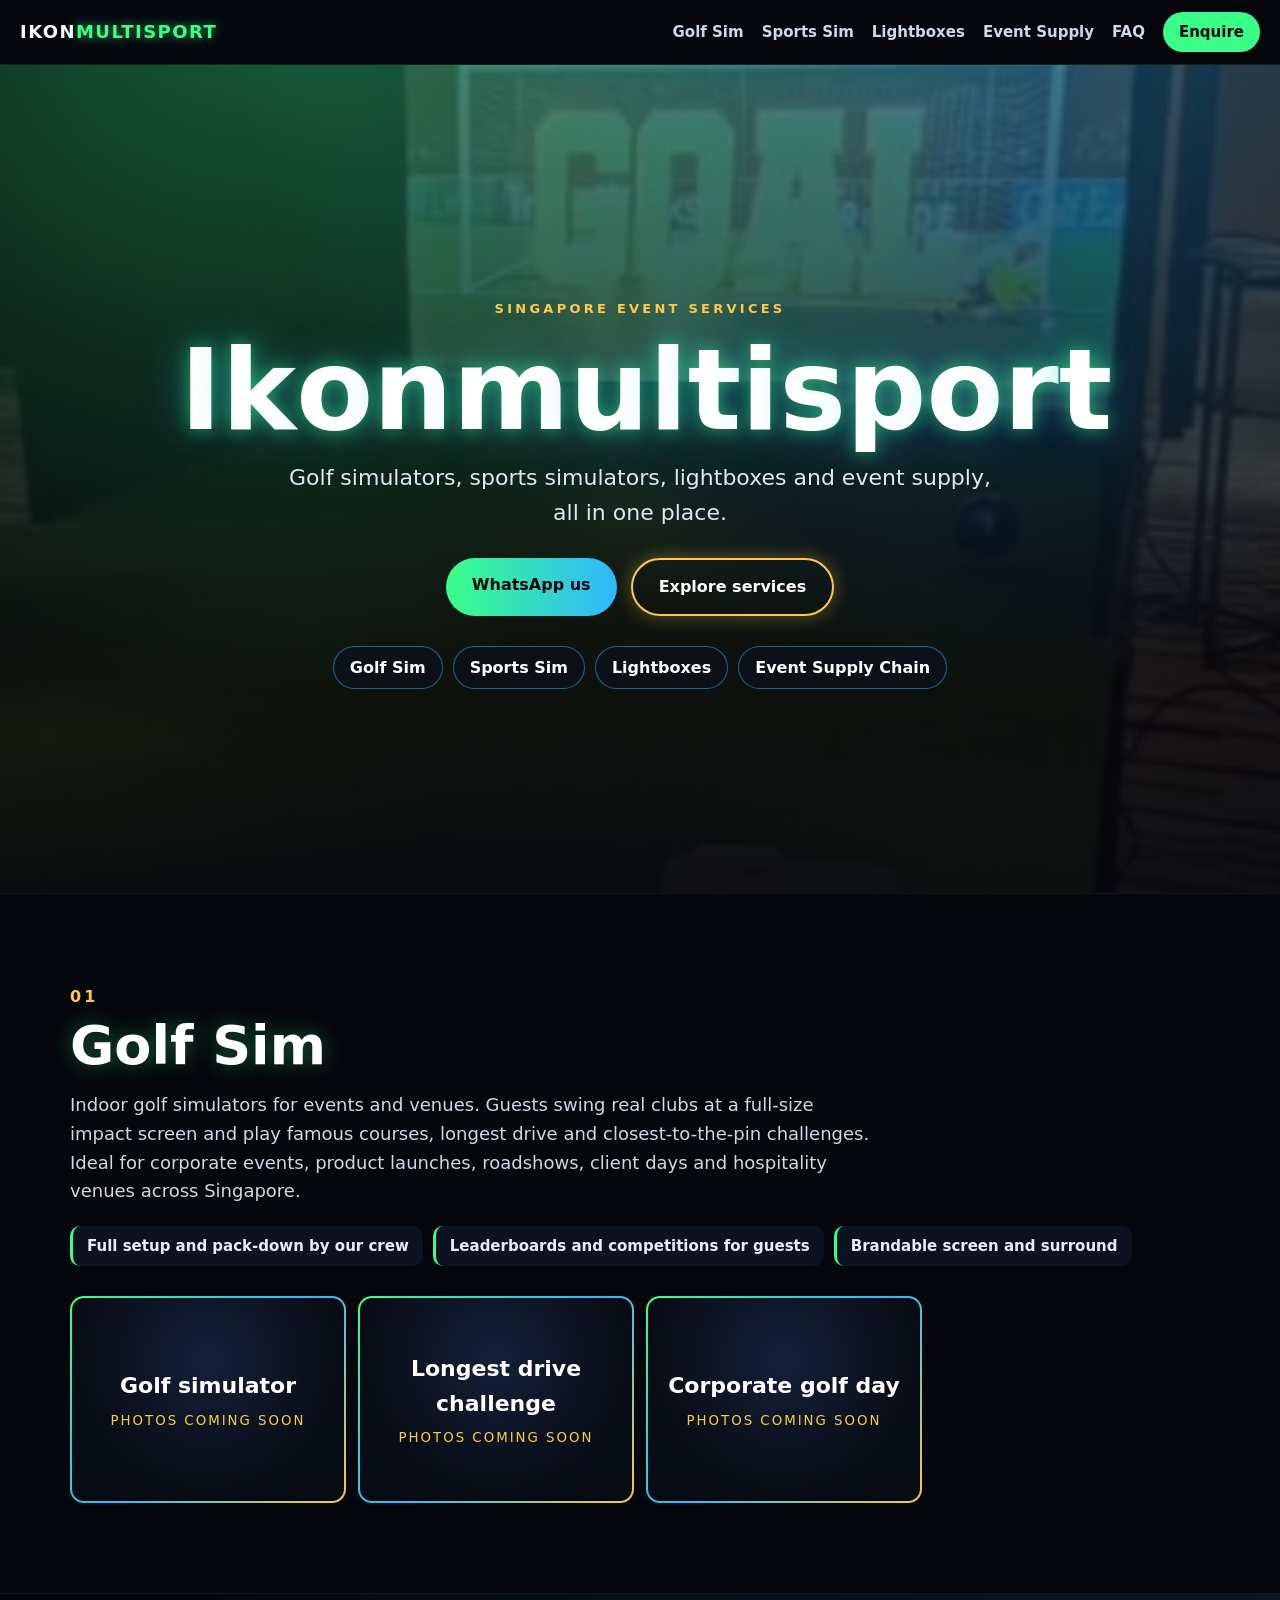
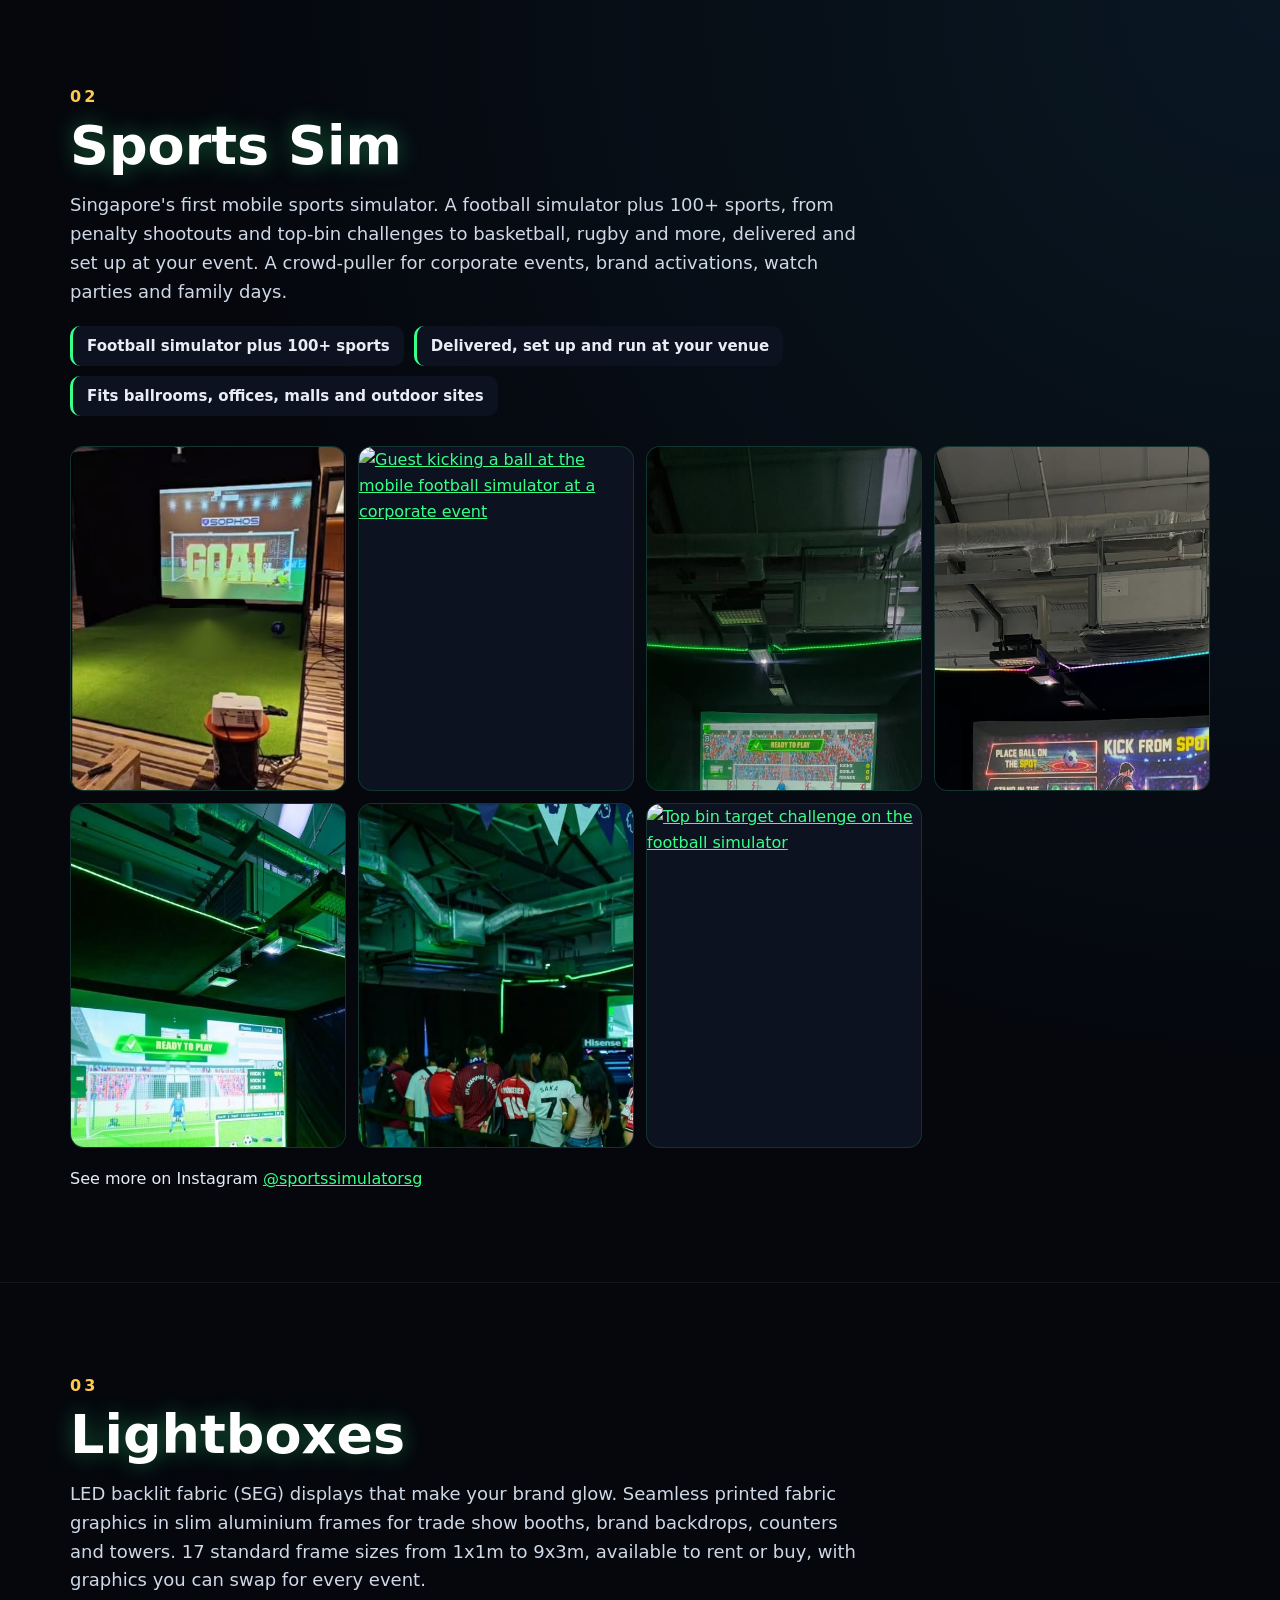
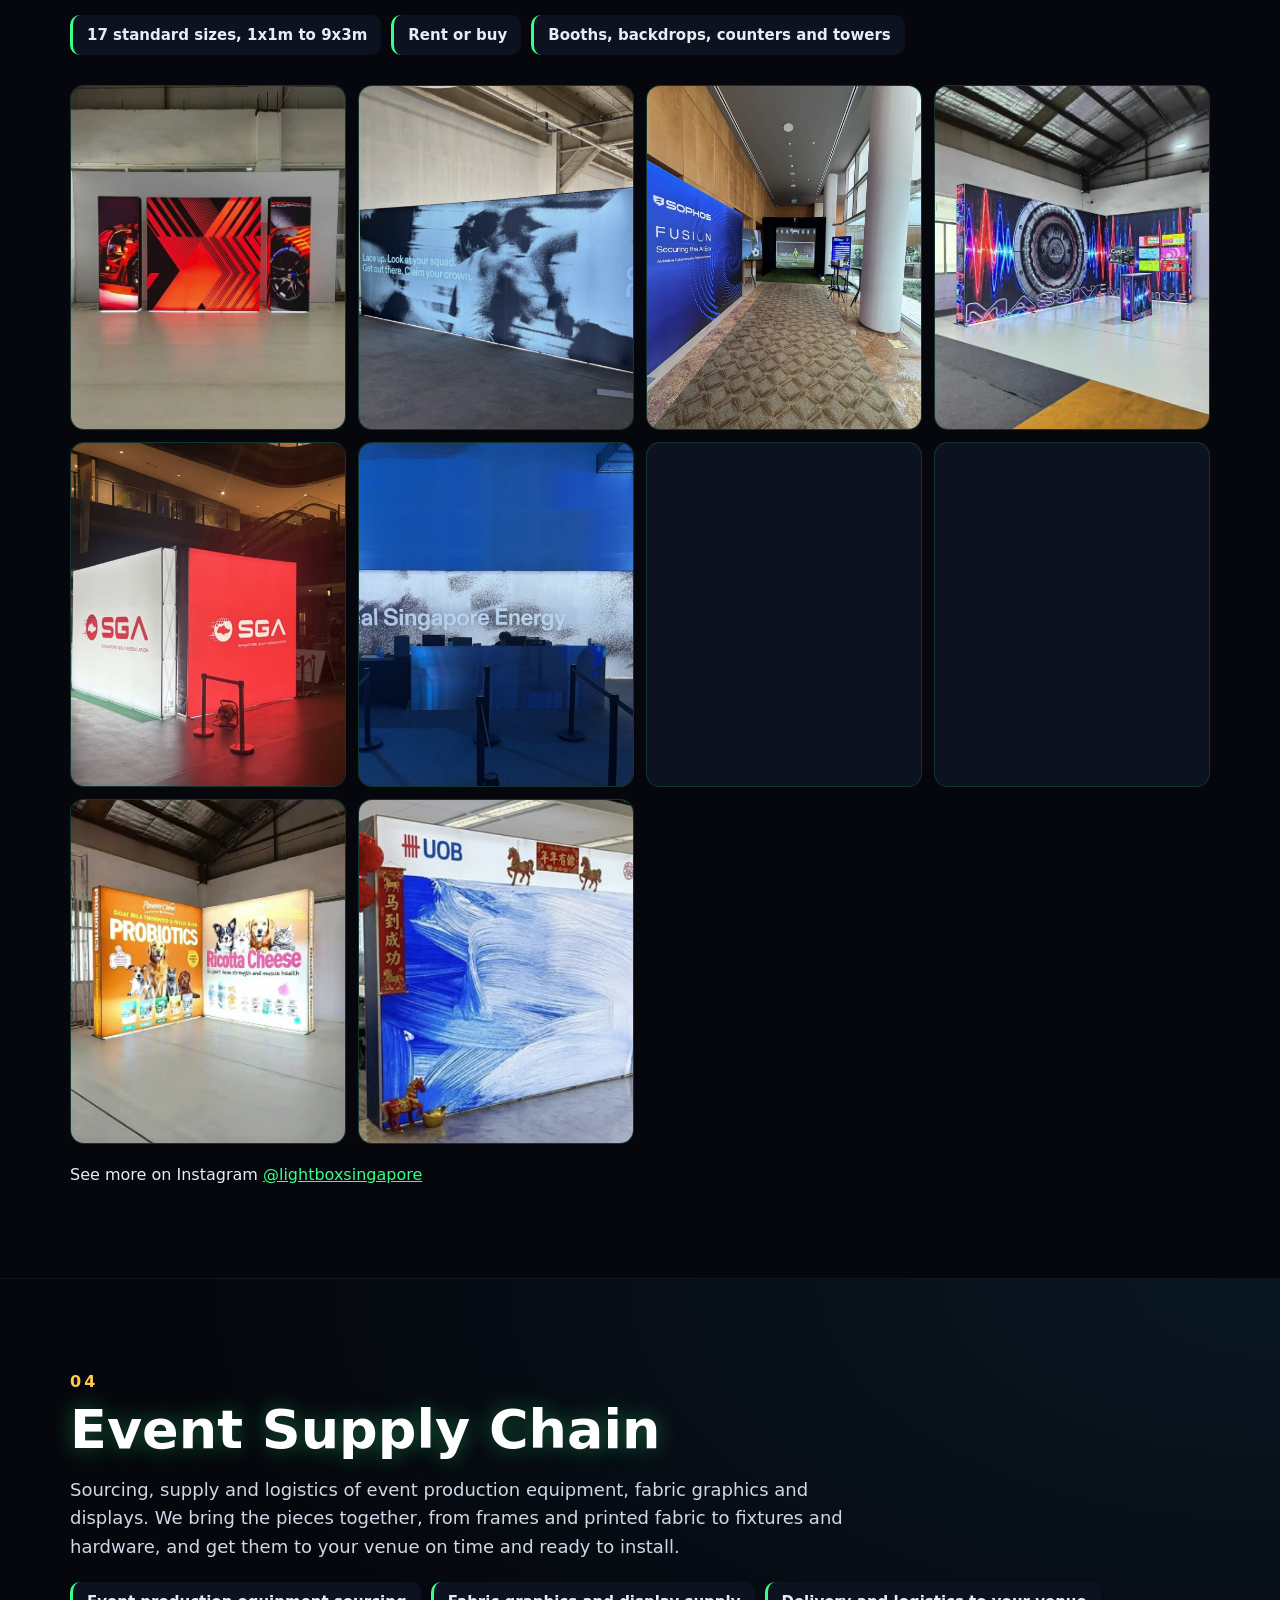
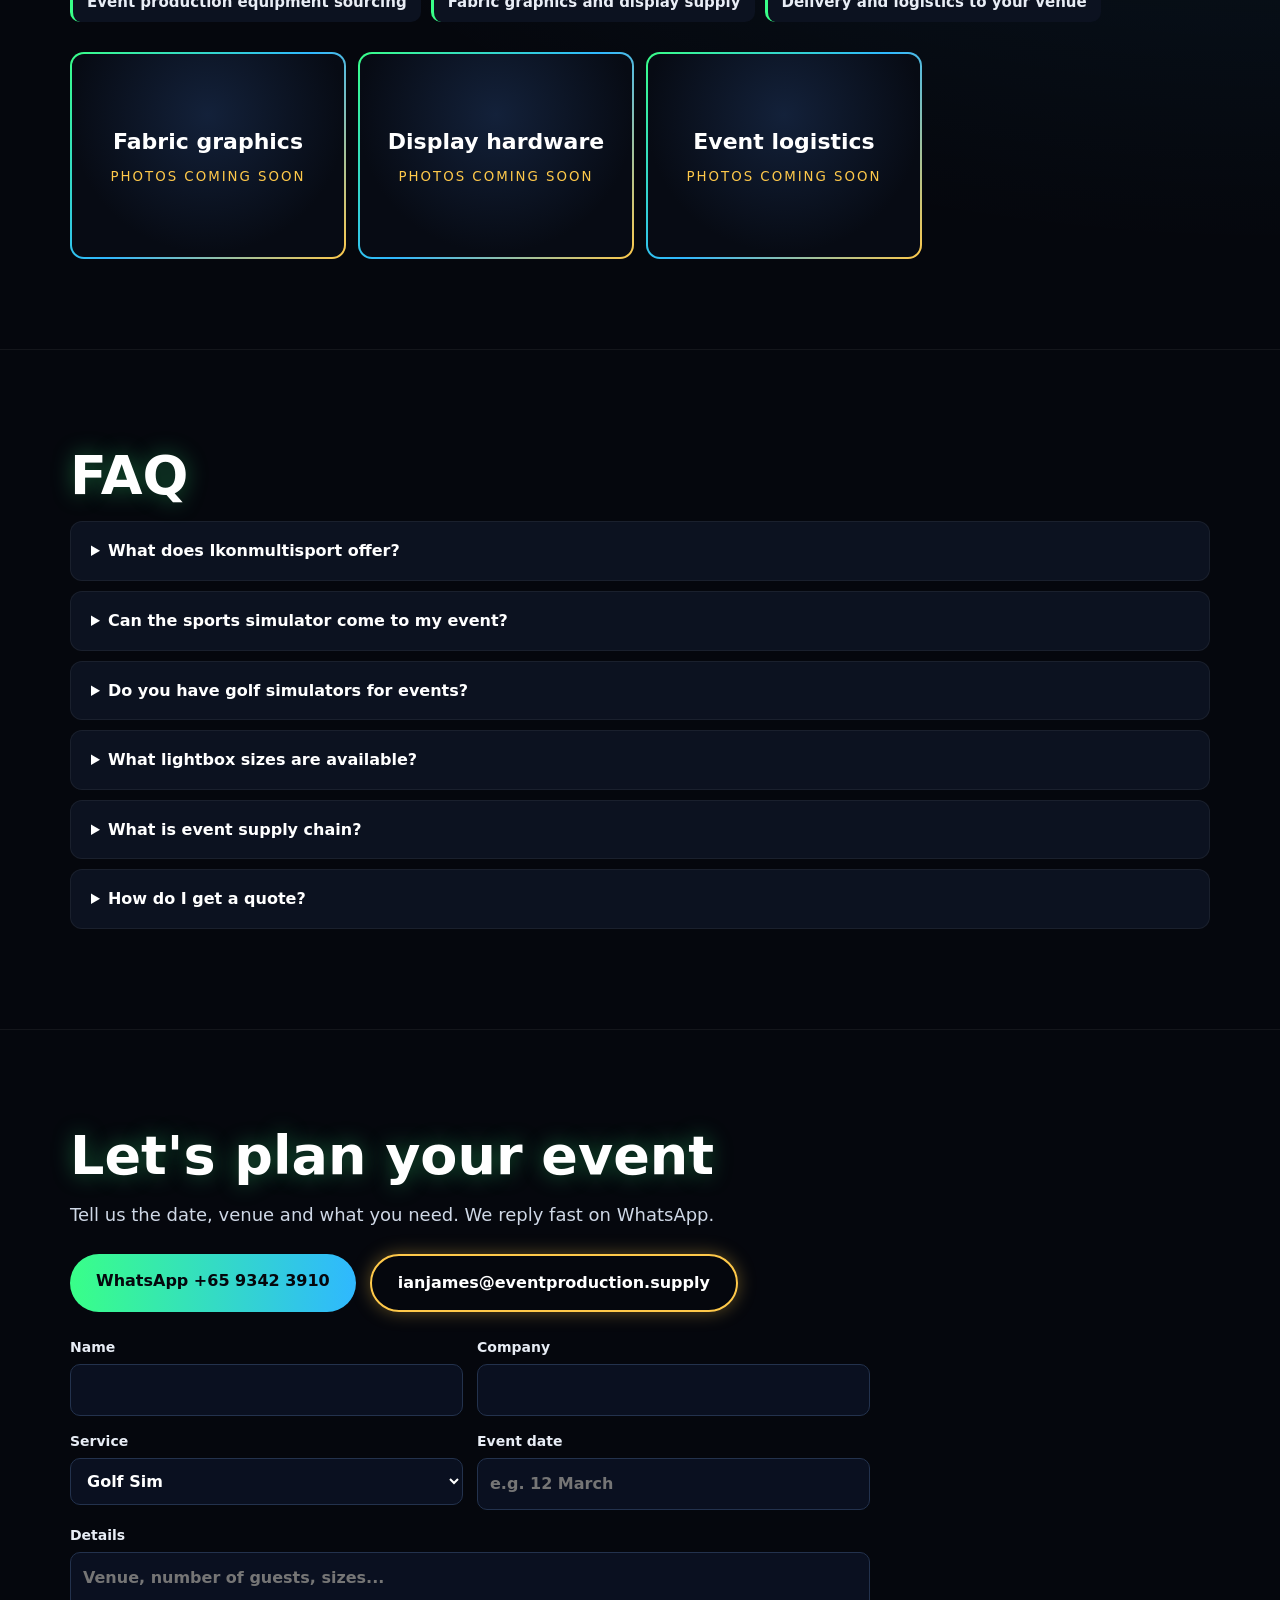
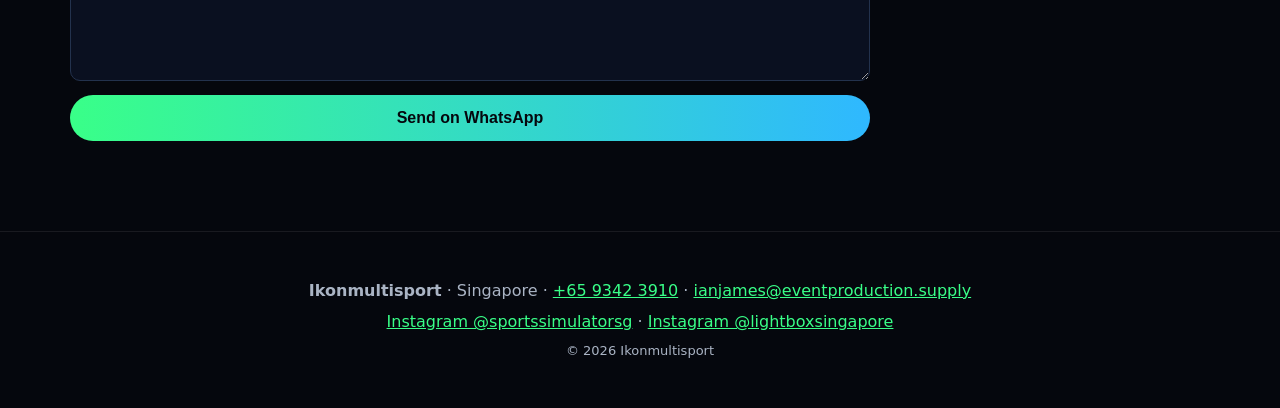
==== index.html @ f5843218 "Ikonmultisport site" ====
<!doctype html><html lang="en-SG"><head><meta charset="utf-8"><meta name="viewport" content="width=device-width,initial-scale=1,viewport-fit=cover">
<title>Ikonmultisport | Golf & Sports Simulators, Lightboxes, Event Supply Singapore</title><meta name="description" content="Golf simulators, mobile sports simulators, LED backlit fabric lightboxes and event supply chain in Singapore. Delivered and set up at your event. WhatsApp +65 9342 3910."><link rel="canonical" href="https://ikonmultisport.com/"><meta name="robots" content="index,follow,max-image-preview:large">
<meta property="og:type" content="website"><meta property="og:site_name" content="Ikonmultisport"><meta property="og:title" content="Ikonmultisport | Golf & Sports Simulators, Lightboxes, Event Supply Singapore"><meta property="og:description" content="Golf simulators, mobile sports simulators, LED backlit fabric lightboxes and event supply chain in Singapore. Delivered and set up at your event. WhatsApp +65 9342 3910."><meta property="og:url" content="https://ikonmultisport.com/"><meta property="og:image" content="https://ikonmultisport.com/images/og-image.jpg"><meta property="og:image:width" content="1200"><meta property="og:image:height" content="630"><meta property="og:locale" content="en_SG">
<meta name="twitter:card" content="summary_large_image"><meta name="twitter:title" content="Ikonmultisport | Golf & Sports Simulators, Lightboxes, Event Supply Singapore"><meta name="twitter:description" content="Golf simulators, mobile sports simulators, LED backlit fabric lightboxes and event supply chain in Singapore. Delivered and set up at your event. WhatsApp +65 9342 3910."><meta name="twitter:image" content="https://ikonmultisport.com/images/og-image.jpg">
<meta name="theme-color" content="#05070d"><link rel="icon" href="favicon.ico" sizes="any"><link rel="icon" type="image/png" sizes="32x32" href="favicon-32.png"><link rel="apple-touch-icon" href="apple-touch-icon.png"><link rel="manifest" href="site.webmanifest">
<link rel="stylesheet" href="css/style.css"><script type="application/ld+json">[{"@context": "https://schema.org", "@type": "LocalBusiness", "@id": "https://ikonmultisport.com/#org", "name": "Ikonmultisport", "url": "https://ikonmultisport.com/", "image": "https://ikonmultisport.com/images/og-image.jpg", "logo": "https://ikonmultisport.com/icon-512.png", "telephone": "+6593423910", "email": "ianjames@eventproduction.supply", "areaServed": {"@type": "Country", "name": "Singapore"}, "address": {"@type": "PostalAddress", "addressCountry": "SG", "addressLocality": "Singapore"}, "sameAs": ["https://www.instagram.com/sportssimulatorsg/", "https://www.instagram.com/lightboxsingapore/"], "hasOfferCatalog": {"@type": "OfferCatalog", "name": "Ikonmultisport services", "itemListElement": [{"@type": "Offer", "itemOffered": {"@type": "Service", "name": "Golf simulator hire", "areaServed": "Singapore", "provider": {"@id": "https://ikonmultisport.com/#org"}}}, {"@type": "Offer", "itemOffered": {"@type": "Service", "name": "Mobile sports simulator hire", "areaServed": "Singapore", "provider": {"@id": "https://ikonmultisport.com/#org"}}}, {"@type": "Offer", "itemOffered": {"@type": "Service", "name": "LED backlit fabric lightboxes", "areaServed": "Singapore", "provider": {"@id": "https://ikonmultisport.com/#org"}}}, {"@type": "Offer", "itemOffered": {"@type": "Service", "name": "Event supply chain", "areaServed": "Singapore", "provider": {"@id": "https://ikonmultisport.com/#org"}}}]}}, {"@context": "https://schema.org", "@type": "FAQPage", "mainEntity": [{"@type": "Question", "name": "What does Ikonmultisport offer?", "acceptedAnswer": {"@type": "Answer", "text": "Ikonmultisport supplies golf simulators, mobile sports simulators, LED backlit fabric lightboxes and event supply chain services for events, exhibitions and venues in Singapore."}}, {"@type": "Question", "name": "Can the sports simulator come to my event?", "acceptedAnswer": {"@type": "Answer", "text": "Yes. Singapore's first mobile sports simulator, with a football simulator plus 100+ sports, is delivered and set up at your venue, from hotel ballrooms to offices and outdoor activations."}}, {"@type": "Question", "name": "Do you have golf simulators for events?", "acceptedAnswer": {"@type": "Answer", "text": "Yes. Indoor golf simulators can be set up for corporate events, product launches, roadshows and venues, with realistic courses and challenges for guests."}}, {"@type": "Question", "name": "What lightbox sizes are available?", "acceptedAnswer": {"@type": "Answer", "text": "There are 17 standard frame sizes from 1x1m up to 9x3m, used for trade show booths, brand backdrops, counters and towers. Lightboxes can be rented or bought."}}, {"@type": "Question", "name": "What is event supply chain?", "acceptedAnswer": {"@type": "Answer", "text": "Sourcing, supply and logistics of event production equipment, fabric graphics and displays, so your event materials arrive ready to install."}}, {"@type": "Question", "name": "How do I get a quote?", "acceptedAnswer": {"@type": "Answer", "text": "Message us on WhatsApp at +65 9342 3910 or email ianjames@eventproduction.supply with your date, venue and what you need, and we will reply quickly."}}]}]</script></head><body>
<header class="nav"><a class="brand" href="#top">IKON<b>MULTISPORT</b></a><button class="burger" aria-label="Menu" aria-expanded="false">&#9776;</button>
<nav><a href="#golf">Golf Sim</a><a href="#sports">Sports Sim</a><a href="#lightboxes">Lightboxes</a><a href="#supply">Event Supply</a><a href="#faq">FAQ</a><a class="btn sm" href="#contact">Enquire</a></nav></header>
<main id="top"><section class="hero"><div class="slides"><div class="slide on" style="background-image:url(images/ballroom-clean.jpg)"></div><div class="slide" style="background-image:url(images/lightbox_01.jpg)"></div><div class="slide" style="background-image:url(images/sim-setup.jpg)"></div><div class="slide" style="background-image:url(images/lb_new_01.jpg)"></div></div><div class="flood"></div>
<div class="hero-c"><p class="kick">Singapore event services</p><h1 class="neon">Ikonmultisport</h1><p class="tag">Golf simulators, sports simulators, lightboxes and event supply, all in one place.</p>
<div class="ctas"><a class="btn glow" href="https://wa.me/6593423910?text=Hi%20Ikonmultisport%2C%20I%27d%20like%20to%20enquire" target="_blank" rel="noopener">WhatsApp us</a><a class="btn ghost" href="#golf">Explore services</a></div>
<ul class="chips"><li><a href="#golf">Golf Sim</a></li><li><a href="#sports">Sports Sim</a></li><li><a href="#lightboxes">Lightboxes</a></li><li><a href="#supply">Event Supply Chain</a></li></ul></div></section>
<section id="golf" class="svc rv"><div class="wrap"><p class="num">01</p><h2>Golf Sim</h2><p class="lead">Indoor golf simulators for events and venues. Guests swing real clubs at a full-size impact screen and play famous courses, longest drive and closest-to-the-pin challenges. Ideal for corporate events, product launches, roadshows, client days and hospitality venues across Singapore.</p>
<ul class="pts"><li>Full setup and pack-down by our crew</li><li>Leaderboards and competitions for guests</li><li>Brandable screen and surround</li></ul>
<div class="gal ph-gal"><div class="ph"><div class="ph-in"><span>Golf simulator</span><small>Photos coming soon</small></div></div><div class="ph"><div class="ph-in"><span>Longest drive challenge</span><small>Photos coming soon</small></div></div><div class="ph"><div class="ph-in"><span>Corporate golf day</span><small>Photos coming soon</small></div></div></div></div></section>
<section id="sports" class="svc rv"><div class="wrap"><p class="num">02</p><h2>Sports Sim</h2><p class="lead">Singapore's first mobile sports simulator. A football simulator plus 100+ sports, from penalty shootouts and top-bin challenges to basketball, rugby and more, delivered and set up at your event. A crowd-puller for corporate events, brand activations, watch parties and family days.</p>
<ul class="pts"><li>Football simulator plus 100+ sports</li><li>Delivered, set up and run at your venue</li><li>Fits ballrooms, offices, malls and outdoor sites</li></ul>
<div class="gal"><a class="gi" href="images/ballroom-clean.jpg" data-g="ss"><img src="images/ballroom-clean.jpg" alt="Football simulator set up in a hotel ballroom in Singapore" width="360" height="640" loading="lazy" decoding="async"></a><a class="gi" href="images/sim-event.jpg" data-g="ss"><img src="images/sim-event.jpg" alt="Guest kicking a ball at the mobile football simulator at a corporate event" width="361" height="640" loading="lazy" decoding="async"></a><a class="gi" href="images/mobile-multisport.jpg" data-g="ss"><img src="images/mobile-multisport.jpg" alt="Mobile multi-sport simulator with 100+ sports" width="640" height="640" loading="lazy" decoding="async"></a><a class="gi" href="images/sim-setup.jpg" data-g="ss"><img src="images/sim-setup.jpg" alt="Sports simulator delivered and set up at an event venue" width="640" height="640" loading="lazy" decoding="async"></a><a class="gi" href="images/starhub-ready-to-play.jpg" data-g="ss"><img src="images/starhub-ready-to-play.jpg" alt="Sports simulator ready to play at a brand activation" width="640" height="640" loading="lazy" decoding="async"></a><a class="gi" href="images/starhub-watch-party.jpg" data-g="ss"><img src="images/starhub-watch-party.jpg" alt="Sports simulator at a watch party event" width="640" height="640" loading="lazy" decoding="async"></a><a class="gi" href="images/sim-topbin.jpg" data-g="ss"><img src="images/sim-topbin.jpg" alt="Top bin target challenge on the football simulator" width="360" height="368" loading="lazy" decoding="async"></a></div><p class="ig">See more on Instagram <a href="https://www.instagram.com/sportssimulatorsg/" target="_blank" rel="noopener">@sportssimulatorsg</a></p></div></section>
<section id="lightboxes" class="svc rv"><div class="wrap"><p class="num">03</p><h2>Lightboxes</h2><p class="lead">LED backlit fabric (SEG) displays that make your brand glow. Seamless printed fabric graphics in slim aluminium frames for trade show booths, brand backdrops, counters and towers. 17 standard frame sizes from 1x1m to 9x3m, available to rent or buy, with graphics you can swap for every event.</p>
<ul class="pts"><li>17 standard sizes, 1x1m to 9x3m</li><li>Rent or buy</li><li>Booths, backdrops, counters and towers</li></ul>
<div class="gal"><a class="gi" href="images/lightbox_01.jpg" data-g="lb"><img src="images/lightbox_01.jpg" alt="LED backlit SEG fabric lightbox display" width="1206" height="1570" loading="lazy" decoding="async"></a><a class="gi" href="images/lb_new_01.jpg" data-g="lb"><img src="images/lb_new_01.jpg" alt="Freestanding LED fabric lightbox for a trade show booth" width="958" height="1208" loading="lazy" decoding="async"></a><a class="gi" href="images/g_sophos_01.jpg" data-g="lb"><img src="images/g_sophos_01.jpg" alt="Brand backdrop lightbox at a corporate event" width="1050" height="1400" loading="lazy" decoding="async"></a><a class="gi" href="images/lightbox_02.jpg" data-g="lb"><img src="images/lightbox_02.jpg" alt="Backlit fabric lightbox tower" width="1206" height="1570" loading="lazy" decoding="async"></a><a class="gi" href="images/lb_new_02.jpg" data-g="lb"><img src="images/lb_new_02.jpg" alt="SEG lightbox brand wall in Singapore" width="953" height="1202" loading="lazy" decoding="async"></a><a class="gi" href="images/g_on_01.jpg" data-g="lb"><img src="images/g_on_01.jpg" alt="Retail lightbox display for a sports brand" width="1400" height="1050" loading="lazy" decoding="async"></a><a class="gi" href="images/lightbox_03.jpg" data-g="lb"><img src="images/lightbox_03.jpg" alt="Lightbox counter display" width="1206" height="1570" loading="lazy" decoding="async"></a><a class="gi" href="images/lb_new_03.jpg" data-g="lb"><img src="images/lb_new_03.jpg" alt="Large format LED backlit fabric frame" width="1045" height="1318" loading="lazy" decoding="async"></a><a class="gi" href="images/lightbox_06.jpg" data-g="lb"><img src="images/lightbox_06.jpg" alt="Seamless fabric graphic lightbox" width="1206" height="1570" loading="lazy" decoding="async"></a><a class="gi" href="images/lb_new_04.jpg" data-g="lb"><img src="images/lb_new_04.jpg" alt="Event lightbox display, rent or buy in Singapore" width="759" height="958" loading="lazy" decoding="async"></a></div><p class="ig">See more on Instagram <a href="https://www.instagram.com/lightboxsingapore/" target="_blank" rel="noopener">@lightboxsingapore</a></p></div></section>
<section id="supply" class="svc rv"><div class="wrap"><p class="num">04</p><h2>Event Supply Chain</h2><p class="lead">Sourcing, supply and logistics of event production equipment, fabric graphics and displays. We bring the pieces together, from frames and printed fabric to fixtures and hardware, and get them to your venue on time and ready to install.</p>
<ul class="pts"><li>Event production equipment sourcing</li><li>Fabric graphics and display supply</li><li>Delivery and logistics to your venue</li></ul>
<div class="gal ph-gal"><div class="ph"><div class="ph-in"><span>Fabric graphics</span><small>Photos coming soon</small></div></div><div class="ph"><div class="ph-in"><span>Display hardware</span><small>Photos coming soon</small></div></div><div class="ph"><div class="ph-in"><span>Event logistics</span><small>Photos coming soon</small></div></div></div></div></section>
<section id="faq" class="rv"><div class="wrap"><h2>FAQ</h2><details><summary>What does Ikonmultisport offer?</summary><p>Ikonmultisport supplies golf simulators, mobile sports simulators, LED backlit fabric lightboxes and event supply chain services for events, exhibitions and venues in Singapore.</p></details><details><summary>Can the sports simulator come to my event?</summary><p>Yes. Singapore's first mobile sports simulator, with a football simulator plus 100+ sports, is delivered and set up at your venue, from hotel ballrooms to offices and outdoor activations.</p></details><details><summary>Do you have golf simulators for events?</summary><p>Yes. Indoor golf simulators can be set up for corporate events, product launches, roadshows and venues, with realistic courses and challenges for guests.</p></details><details><summary>What lightbox sizes are available?</summary><p>There are 17 standard frame sizes from 1x1m up to 9x3m, used for trade show booths, brand backdrops, counters and towers. Lightboxes can be rented or bought.</p></details><details><summary>What is event supply chain?</summary><p>Sourcing, supply and logistics of event production equipment, fabric graphics and displays, so your event materials arrive ready to install.</p></details><details><summary>How do I get a quote?</summary><p>Message us on WhatsApp at +65 9342 3910 or email ianjames@eventproduction.supply with your date, venue and what you need, and we will reply quickly.</p></details></div></section>
<section id="contact" class="rv"><div class="wrap"><h2>Let's plan your event</h2><p class="lead">Tell us the date, venue and what you need. We reply fast on WhatsApp.</p>
<div class="ctas"><a class="btn glow" href="https://wa.me/6593423910?text=Hi%20Ikonmultisport%2C%20I%27d%20like%20to%20enquire" target="_blank" rel="noopener">WhatsApp +65 9342 3910</a><a class="btn ghost" href="mailto:ianjames@eventproduction.supply?subject=Ikonmultisport%20enquiry">ianjames@eventproduction.supply</a></div>
<form id="wa" class="form"><label>Name<input name="n" required autocomplete="name"></label><label>Company<input name="c" autocomplete="organization"></label>
<label>Service<select name="s"><option>Golf Sim</option><option>Sports Sim</option><option>Lightboxes</option><option>Event Supply Chain</option><option>Several services</option></select></label><label>Event date<input name="d" placeholder="e.g. 12 March"></label>
<label class="full">Details<textarea name="m" rows="4" placeholder="Venue, number of guests, sizes..."></textarea></label><button class="btn glow full" type="submit">Send on WhatsApp</button></form></div></section></main>
<footer><p><b>Ikonmultisport</b> &middot; Singapore &middot; <a href="https://wa.me/6593423910">+65 9342 3910</a> &middot; <a href="mailto:ianjames@eventproduction.supply">ianjames@eventproduction.supply</a></p>
<p><a href="https://www.instagram.com/sportssimulatorsg/" target="_blank" rel="noopener">Instagram @sportssimulatorsg</a> &middot; <a href="https://www.instagram.com/lightboxsingapore/" target="_blank" rel="noopener">Instagram @lightboxsingapore</a></p><p class="sm">&copy; <span id="yr">2026</span> Ikonmultisport</p></footer>
<div class="lbx" id="lbx" hidden><button class="x" aria-label="Close">&times;</button><button class="pv" aria-label="Previous">&#8249;</button><img alt=""><button class="nx" aria-label="Next">&#8250;</button><p class="cap"></p></div>
<script src="js/main.js" defer></script></body></html>
---- css/style.css ----
:root{--g:#39ff88;--b:#2fb8ff;--au:#ffc94a;--bg:#05070d;--c:#0c1220}
*{box-sizing:border-box;margin:0}html{scroll-behavior:smooth;-webkit-text-size-adjust:100%}
body{background:var(--bg);color:#e8edf5;font:16px/1.6 system-ui,-apple-system,"Segoe UI",Roboto,sans-serif}
img{max-width:100%;height:auto;display:block}a{color:var(--g)}
.wrap{max-width:1180px;margin:auto;padding:0 20px}
.nav{position:-webkit-sticky;position:sticky;top:0;z-index:50;display:flex;align-items:center;justify-content:space-between;padding:12px 20px;background:rgba(5,7,13,.82);-webkit-backdrop-filter:blur(12px);backdrop-filter:blur(12px);border-bottom:1px solid rgba(57,255,136,.15)}
.brand{font-weight:900;letter-spacing:.08em;color:#fff;text-decoration:none;font-size:18px}.brand b{color:var(--g);text-shadow:0 0 12px rgba(57,255,136,.7)}
.nav nav{display:flex;gap:18px;align-items:center}.nav nav a{color:#cfd8e6;text-decoration:none;font-weight:600;font-size:15px}.nav nav a:hover{color:var(--g)}
.burger{display:none;background:none;border:0;color:#fff;font-size:26px}
@media(max-width:820px){.burger{display:block}.nav nav{display:none;position:absolute;top:100%;left:0;right:0;flex-direction:column;background:#05070d;padding:16px}.nav.open nav{display:flex}}
.btn{display:inline-block;padding:14px 26px;border-radius:999px;font-weight:800;text-decoration:none;border:0;cursor:pointer;font-size:16px;color:#05070d;background:var(--g)}
.btn.sm{padding:8px 16px;color:#05070d!important}
.btn.glow{background:-webkit-linear-gradient(left,var(--g),var(--b));background:linear-gradient(90deg,var(--g),var(--b));-webkit-animation:pulse 2.4s ease-in-out infinite;animation:pulse 2.4s ease-in-out infinite}
.btn.ghost{background:transparent;color:#fff;border:2px solid var(--au);box-shadow:0 0 18px rgba(255,201,74,.35)}
@-webkit-keyframes pulse{50%{box-shadow:0 0 34px rgba(57,255,136,.85),0 0 60px rgba(47,184,255,.45)}}
@keyframes pulse{0%,100%{box-shadow:0 0 12px rgba(57,255,136,.45)}50%{box-shadow:0 0 34px rgba(57,255,136,.85),0 0 60px rgba(47,184,255,.45)}}
.hero{position:relative;min-height:92vh;min-height:92svh;display:flex;align-items:center;justify-content:center;text-align:center;overflow:hidden}
.slides,.slide,.flood{position:absolute;inset:0;top:0;left:0;right:0;bottom:0}
.slide{background-size:cover;background-position:center;opacity:0;-webkit-transition:opacity 1.6s ease;transition:opacity 1.6s ease;-webkit-transform:scale(1.06);transform:scale(1.06)}
.slide.on{opacity:.55}
.flood{background:radial-gradient(ellipse at 20% -10%,rgba(57,255,136,.35),transparent 55%),radial-gradient(ellipse at 80% -10%,rgba(47,184,255,.35),transparent 55%),linear-gradient(180deg,rgba(5,7,13,.35),rgba(5,7,13,.92))}
.hero-c{position:relative;padding:90px 20px 60px;max-width:960px}
.kick{color:var(--au);letter-spacing:.25em;text-transform:uppercase;font-weight:700;font-size:13px}
h1{font-size:clamp(40px,10vw,112px);line-height:1;font-weight:900;margin:14px 0;white-space:nowrap;color:#fff;text-shadow:0 0 18px rgba(57,255,136,.55),0 0 46px rgba(47,184,255,.4)}
h1 .nl{display:inline-block;-webkit-transition:color .25s,text-shadow .25s;transition:color .25s,text-shadow .25s}
h1 .nl.lit{color:var(--c1);text-shadow:0 0 10px var(--c1),0 0 30px var(--c1),0 0 60px var(--c1)}
.tag{font-size:clamp(17px,2.4vw,22px);color:#dfe7f2;max-width:720px;margin:0 auto 28px}
.ctas{display:flex;gap:14px;justify-content:center;flex-wrap:wrap}
.chips{list-style:none;padding:0;display:flex;gap:10px;justify-content:center;flex-wrap:wrap;margin-top:30px}
.chips a{display:block;padding:8px 16px;border:1px solid rgba(47,184,255,.5);border-radius:999px;color:#fff;text-decoration:none;font-weight:600;background:rgba(12,18,32,.6)}
section.svc,#faq,#contact{padding:90px 0;border-top:1px solid rgba(255,255,255,.06)}
.svc:nth-of-type(odd){background:radial-gradient(ellipse at 100% 0,rgba(47,184,255,.09),transparent 60%)}
.num{color:var(--au);font-weight:900;letter-spacing:.2em}
h2{font-size:clamp(32px,5vw,54px);line-height:1.1;margin:6px 0 16px;color:#fff;text-shadow:0 0 22px rgba(57,255,136,.35)}
.lead{font-size:18px;max-width:800px;color:#cfd8e6}
.pts{display:flex;flex-wrap:wrap;gap:10px;padding:0;list-style:none;margin:20px 0 30px}
.pts li{padding:8px 14px;border-radius:10px;background:var(--c);border-left:3px solid var(--g);font-weight:600;font-size:15px}
.gal{display:grid;grid-template-columns:repeat(auto-fill,minmax(220px,1fr));gap:12px}
.gi{display:block;aspect-ratio:4/5;overflow:hidden;border-radius:14px;background:var(--c);border:1px solid rgba(57,255,136,.15)}
.gi img{width:100%;height:100%;-o-object-fit:cover;object-fit:cover;-webkit-transition:-webkit-transform .5s;transition:transform .5s}
.gi:hover img{-webkit-transform:scale(1.05);transform:scale(1.05)}
.ph{aspect-ratio:4/3;border-radius:14px;padding:2px;background:-webkit-linear-gradient(315deg,var(--g),var(--b),var(--au));background:linear-gradient(135deg,var(--g),var(--b),var(--au))}
.ph-in{height:100%;border-radius:12px;background:radial-gradient(circle at 50% 30%,#13213a,#070b14 70%);display:flex;flex-direction:column;align-items:center;justify-content:center;text-align:center;padding:20px}
.ph-in span{font-size:22px;font-weight:800;color:#fff}.ph-in small{color:var(--au);letter-spacing:.15em;text-transform:uppercase;margin-top:6px}
.ig{margin-top:18px}
details{background:var(--c);border-radius:12px;padding:16px 20px;margin:10px 0;border:1px solid rgba(255,255,255,.06)}
summary{font-weight:700;cursor:pointer;color:#fff}details p{margin-top:10px;color:#cfd8e6}
#contact .ctas{justify-content:flex-start;margin:24px 0}
.form{display:grid;grid-template-columns:1fr 1fr;gap:14px;max-width:800px}.form .full{grid-column:1/-1}
.form label{display:flex;flex-direction:column;gap:6px;font-weight:600;font-size:14px}
.form input,.form select,.form textarea{font:inherit;font-size:16px;padding:12px;border-radius:10px;border:1px solid #23324d;background:#0a1020;color:#fff}
@media(max-width:600px){.form{grid-template-columns:1fr}.gal{grid-template-columns:1fr 1fr}}
footer{padding:40px 20px;text-align:center;border-top:1px solid rgba(255,255,255,.08);color:#aab4c4}footer p{margin:6px 0}.sm{font-size:13px}
.rv{opacity:1}.js .rv{opacity:0;-webkit-transform:translateY(24px);transform:translateY(24px);-webkit-transition:opacity .8s,-webkit-transform .8s;transition:opacity .8s,transform .8s}
.js .rv.in{opacity:1;-webkit-transform:none;transform:none}
@media(prefers-reduced-motion:reduce){.js .rv{-webkit-transform:none;transform:none}.slide{-webkit-transform:none;transform:none}.btn.glow{-webkit-animation:none;animation:none;box-shadow:0 0 24px rgba(57,255,136,.6)}}
.lbx{position:fixed;inset:0;top:0;left:0;right:0;bottom:0;z-index:100;background:rgba(0,0,0,.94);display:flex;align-items:center;justify-content:center}.lbx[hidden]{display:none}
.lbx img{max-width:92vw;max-height:84vh;width:auto;height:auto;-o-object-fit:contain;object-fit:contain;border-radius:8px}
.lbx button{position:absolute;background:rgba(255,255,255,.1);color:#fff;border:0;font-size:40px;width:56px;height:56px;border-radius:50%;cursor:pointer}
.x{top:16px;right:16px}.pv{left:12px}.nx{right:12px}.cap{position:absolute;bottom:16px;left:0;right:0;text-align:center;color:#ccc;padding:0 20px}
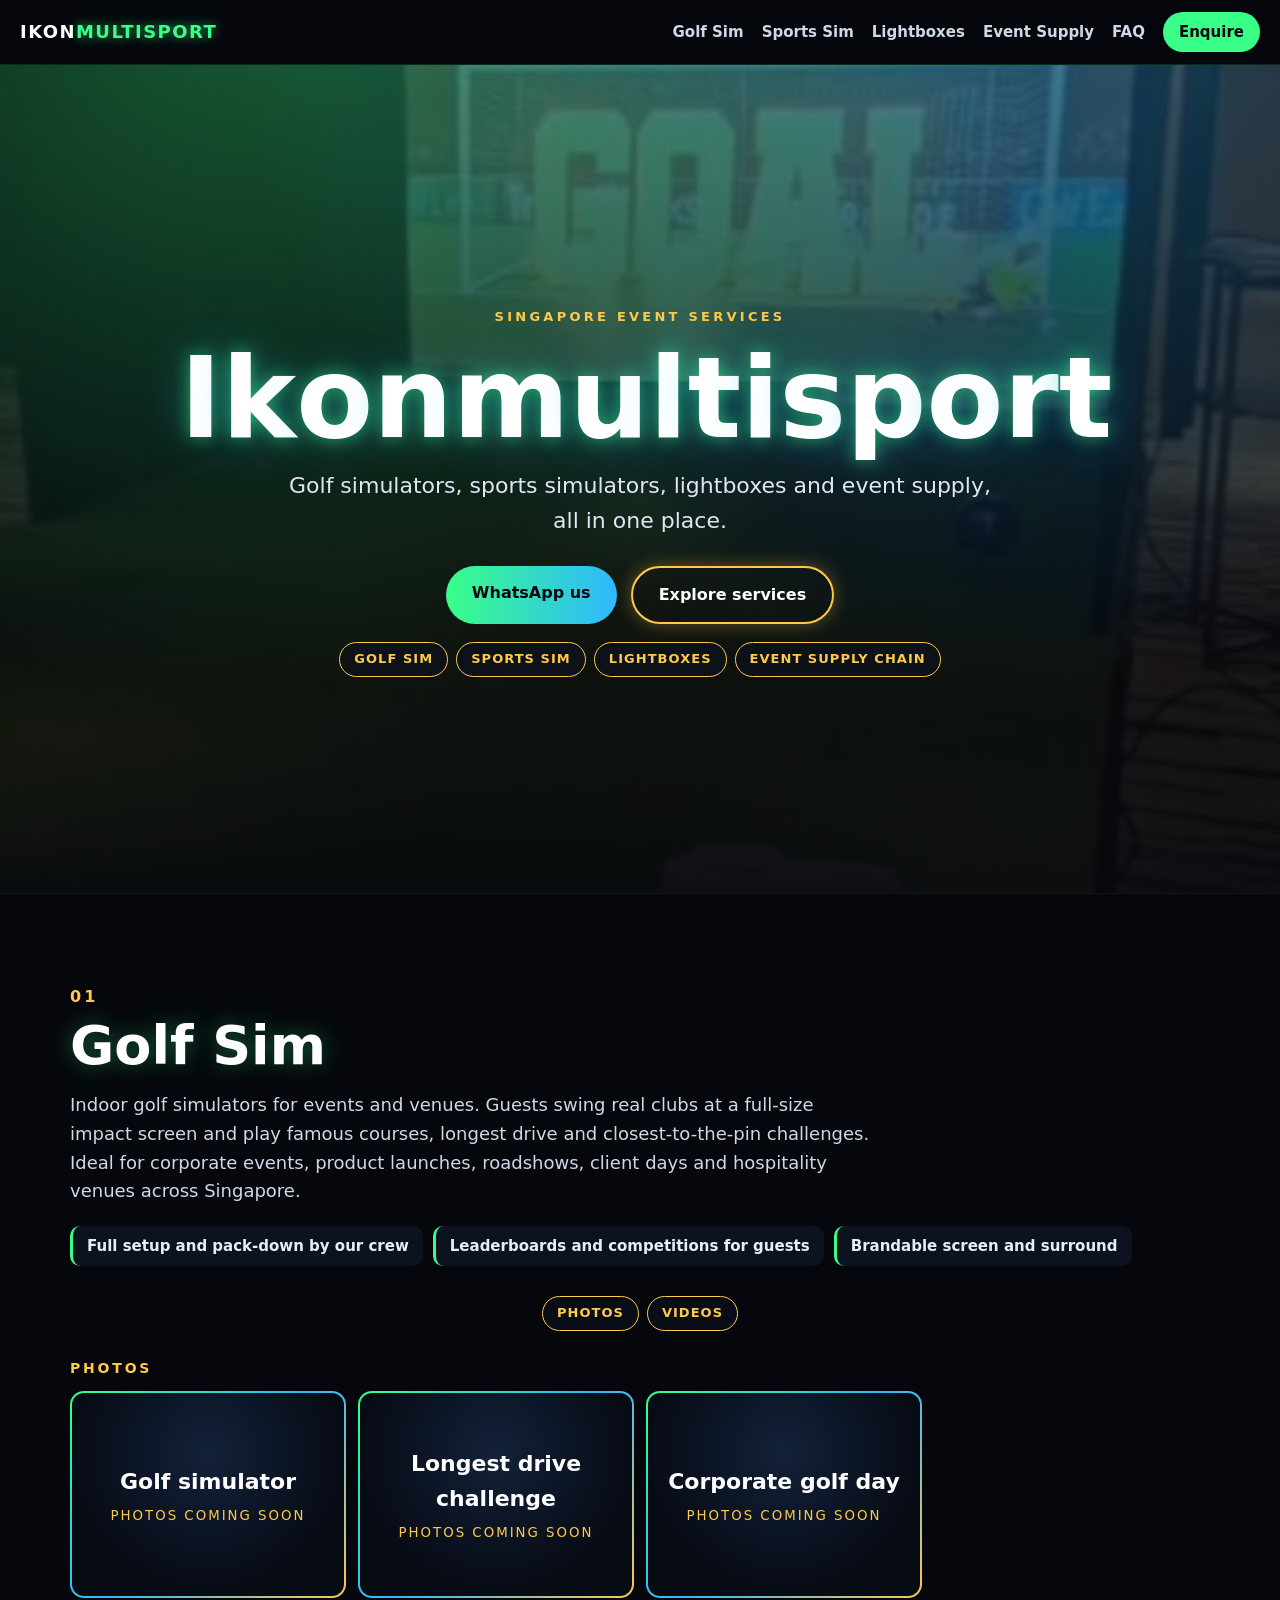
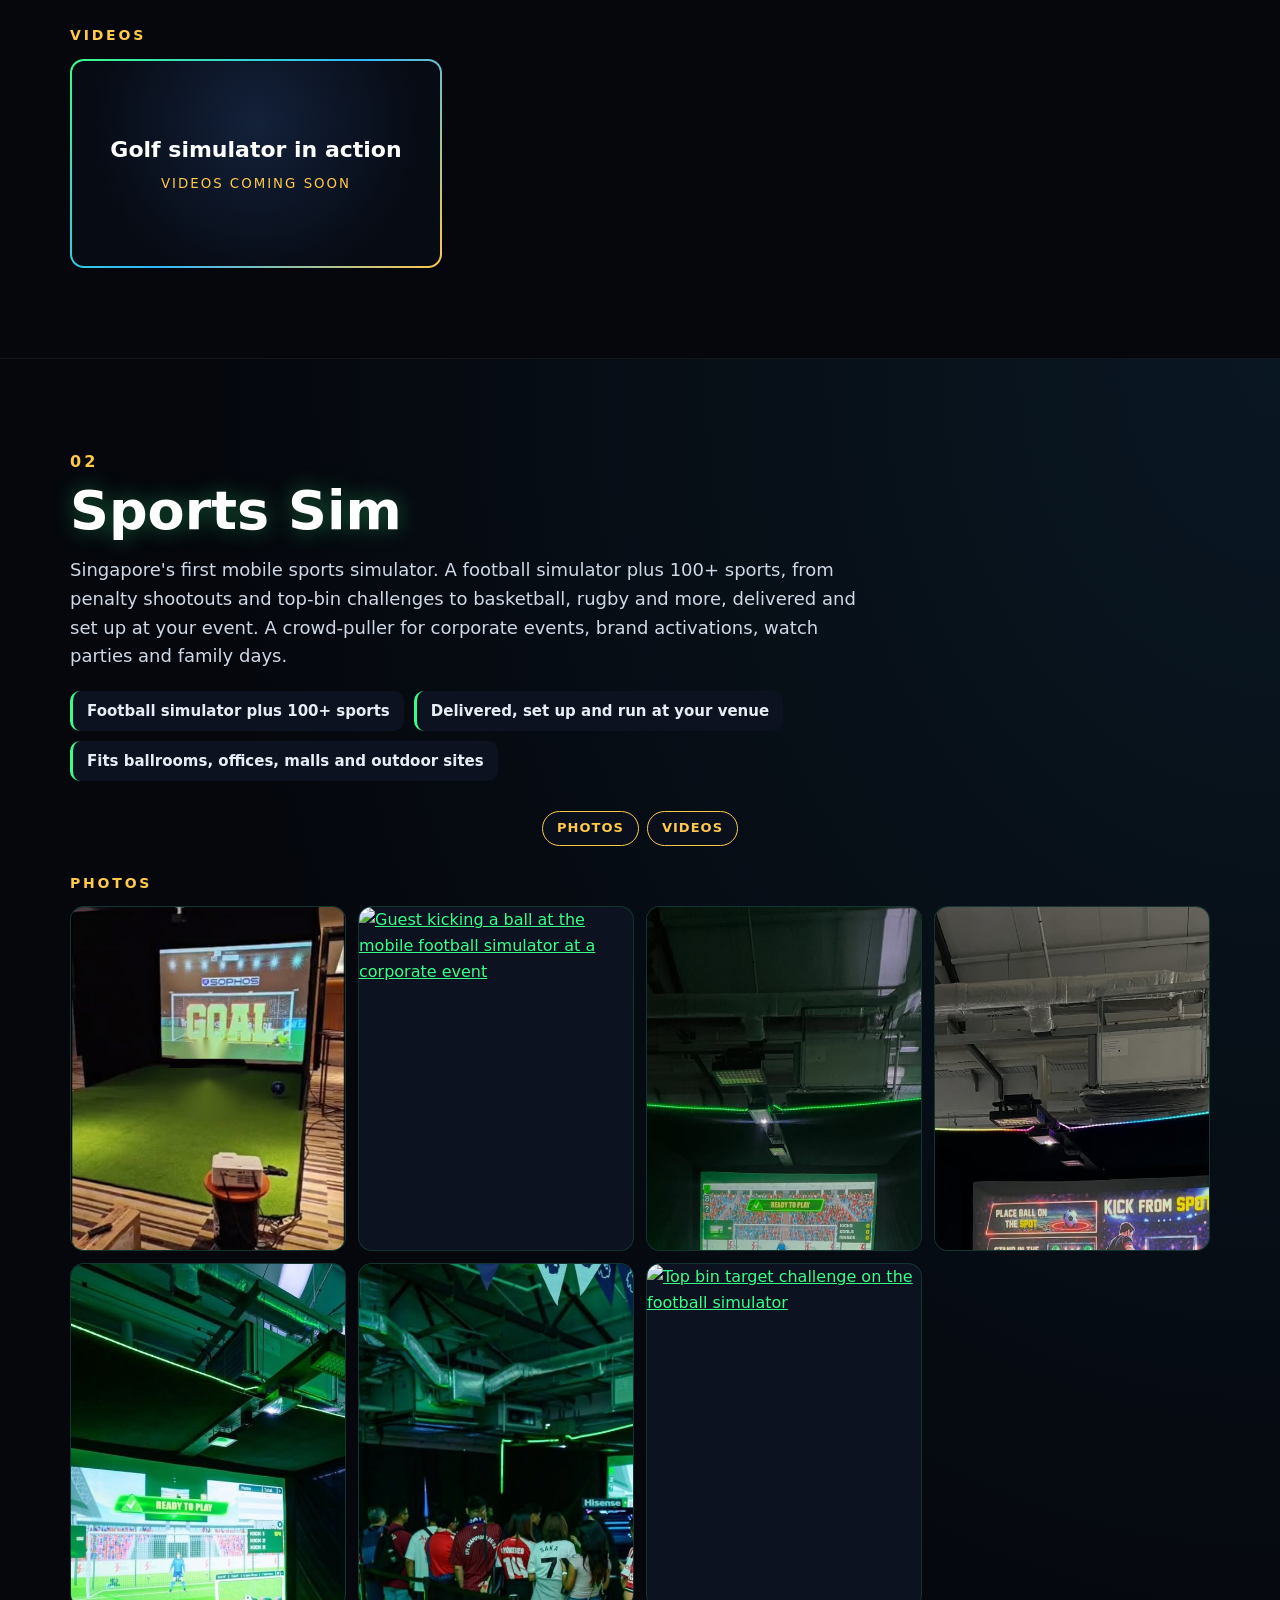
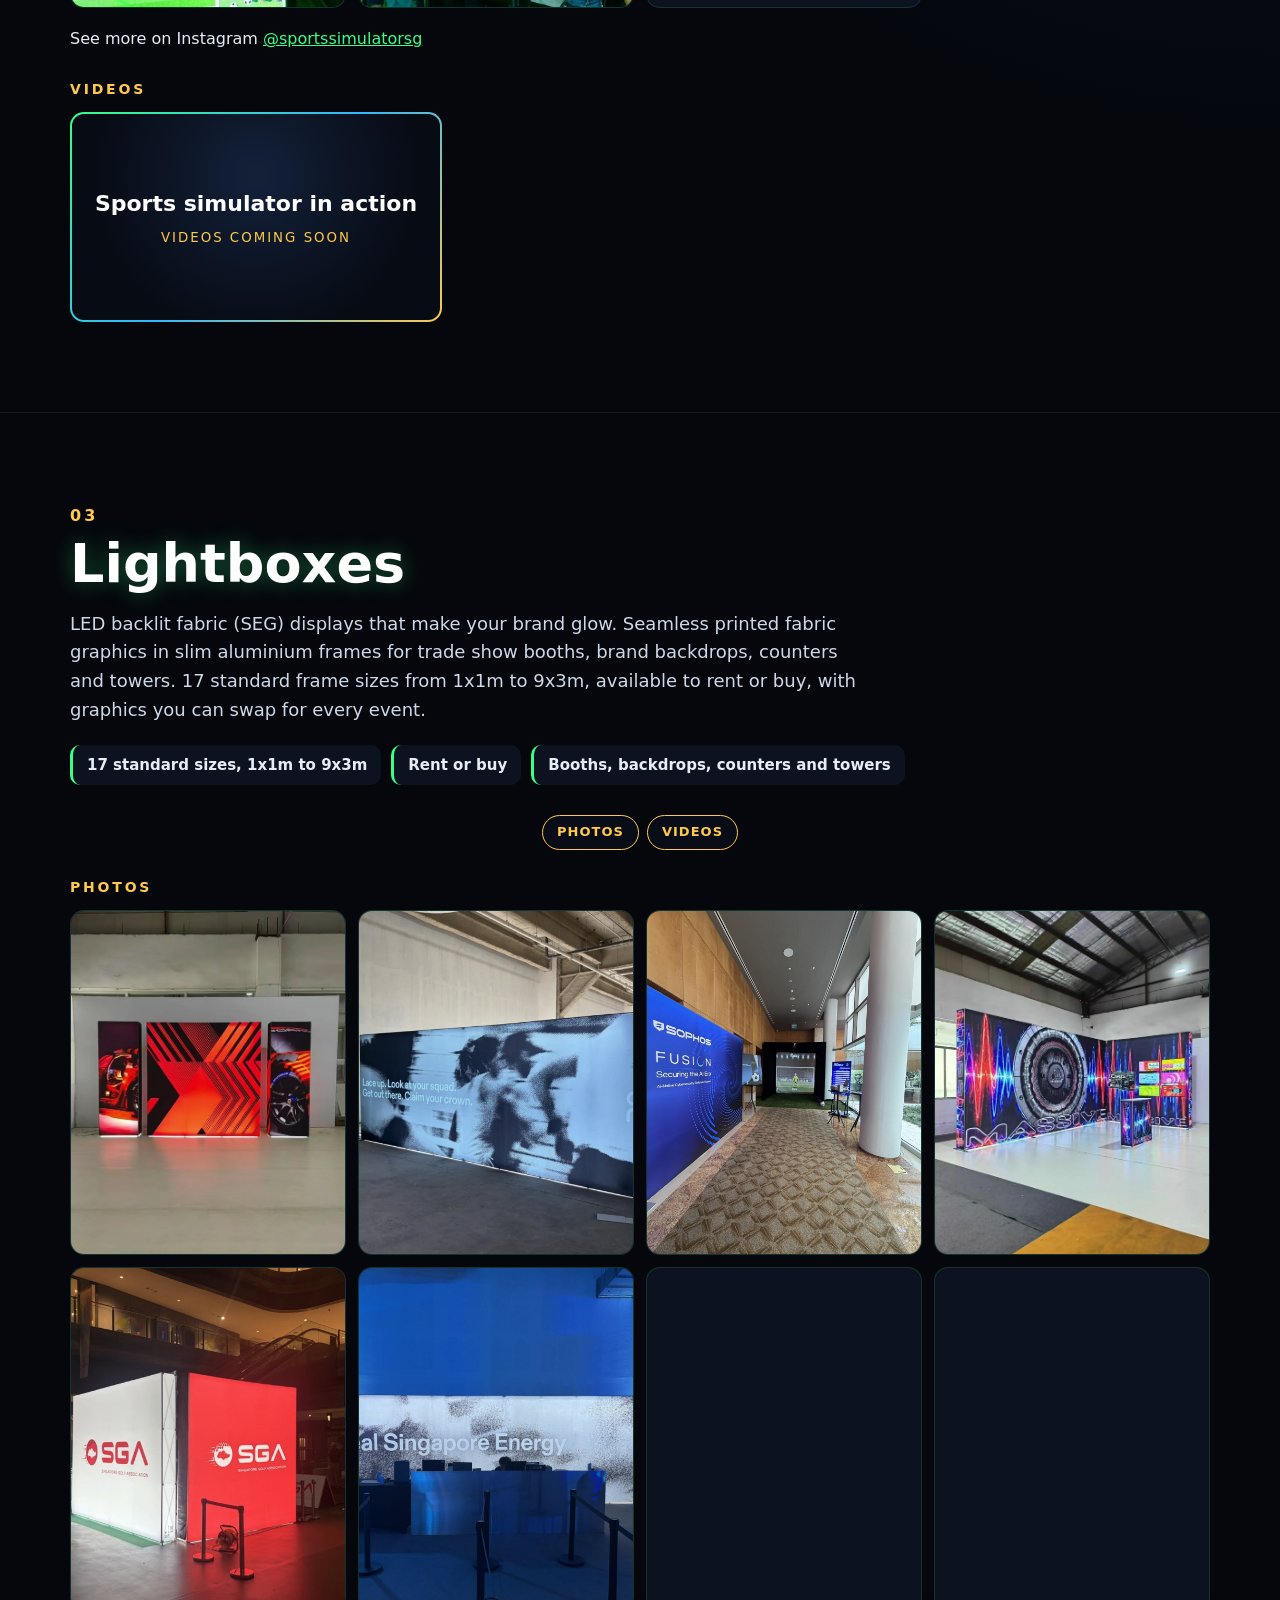
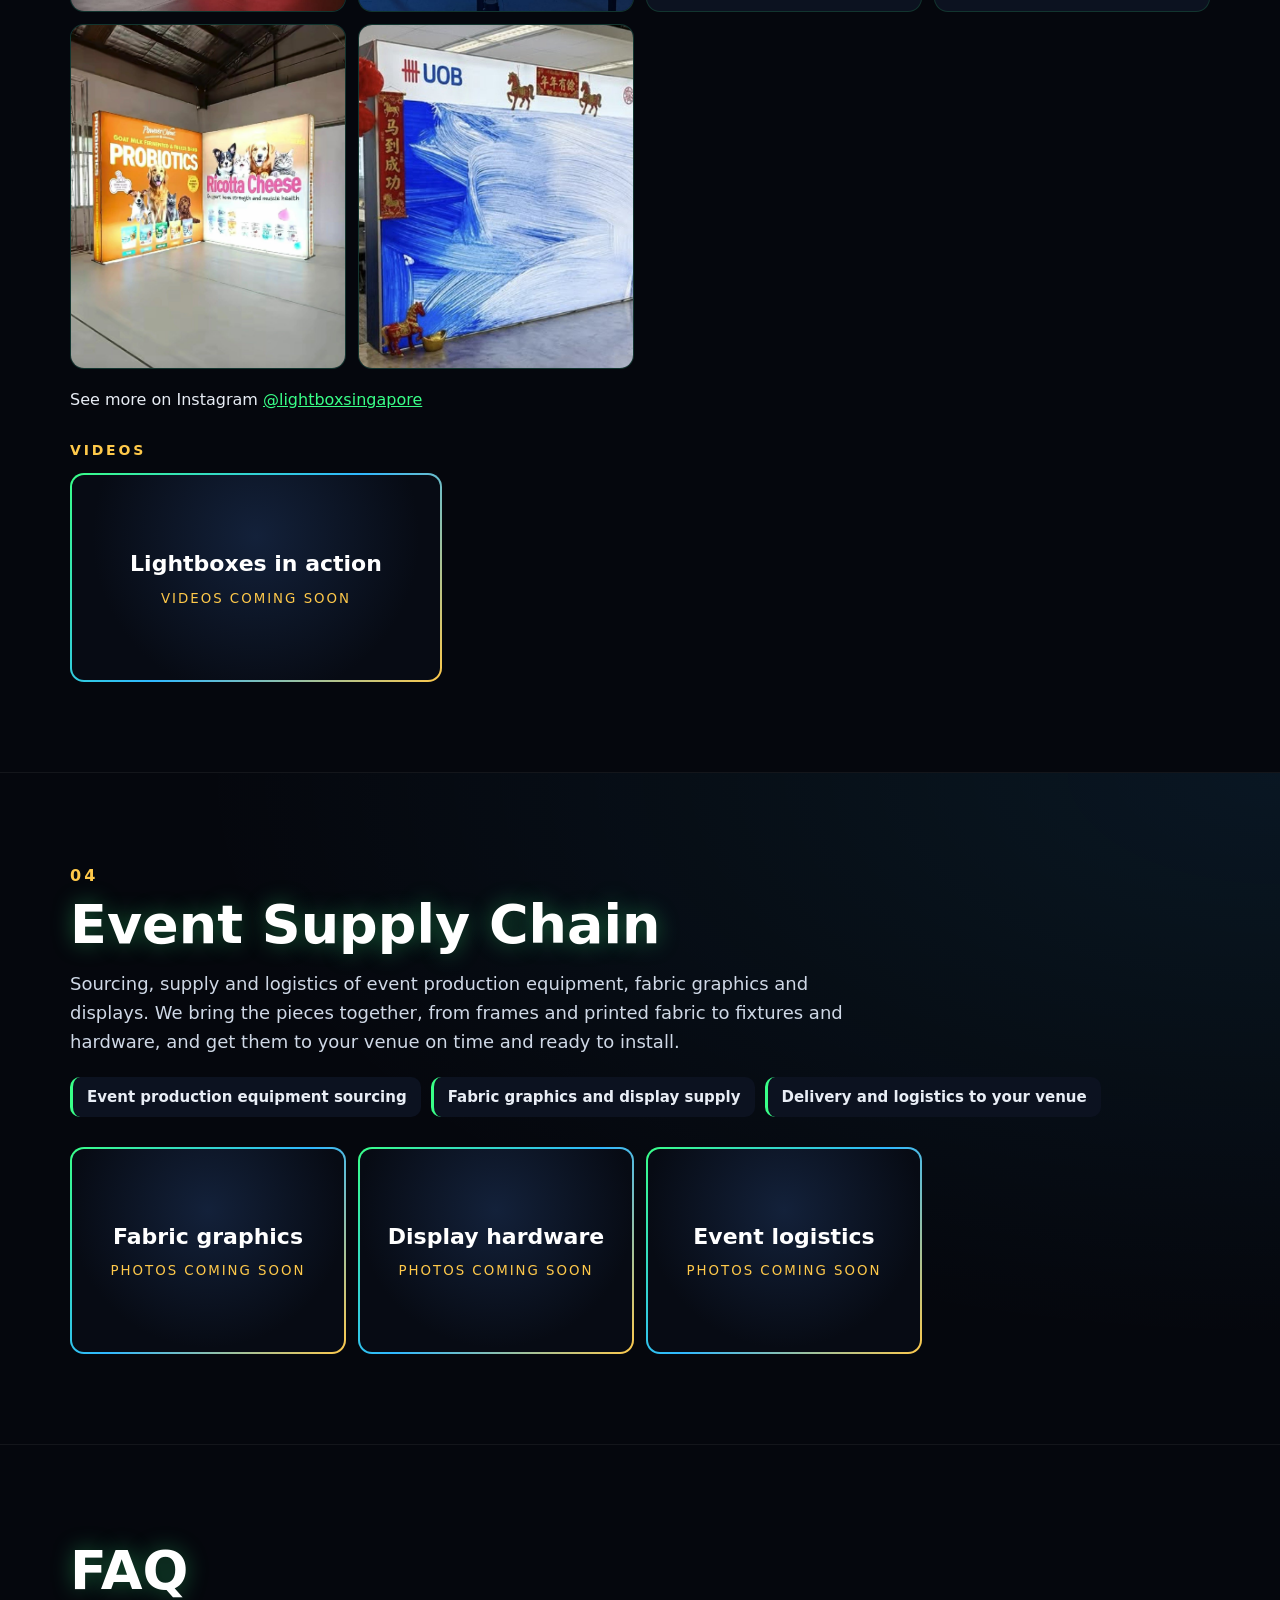
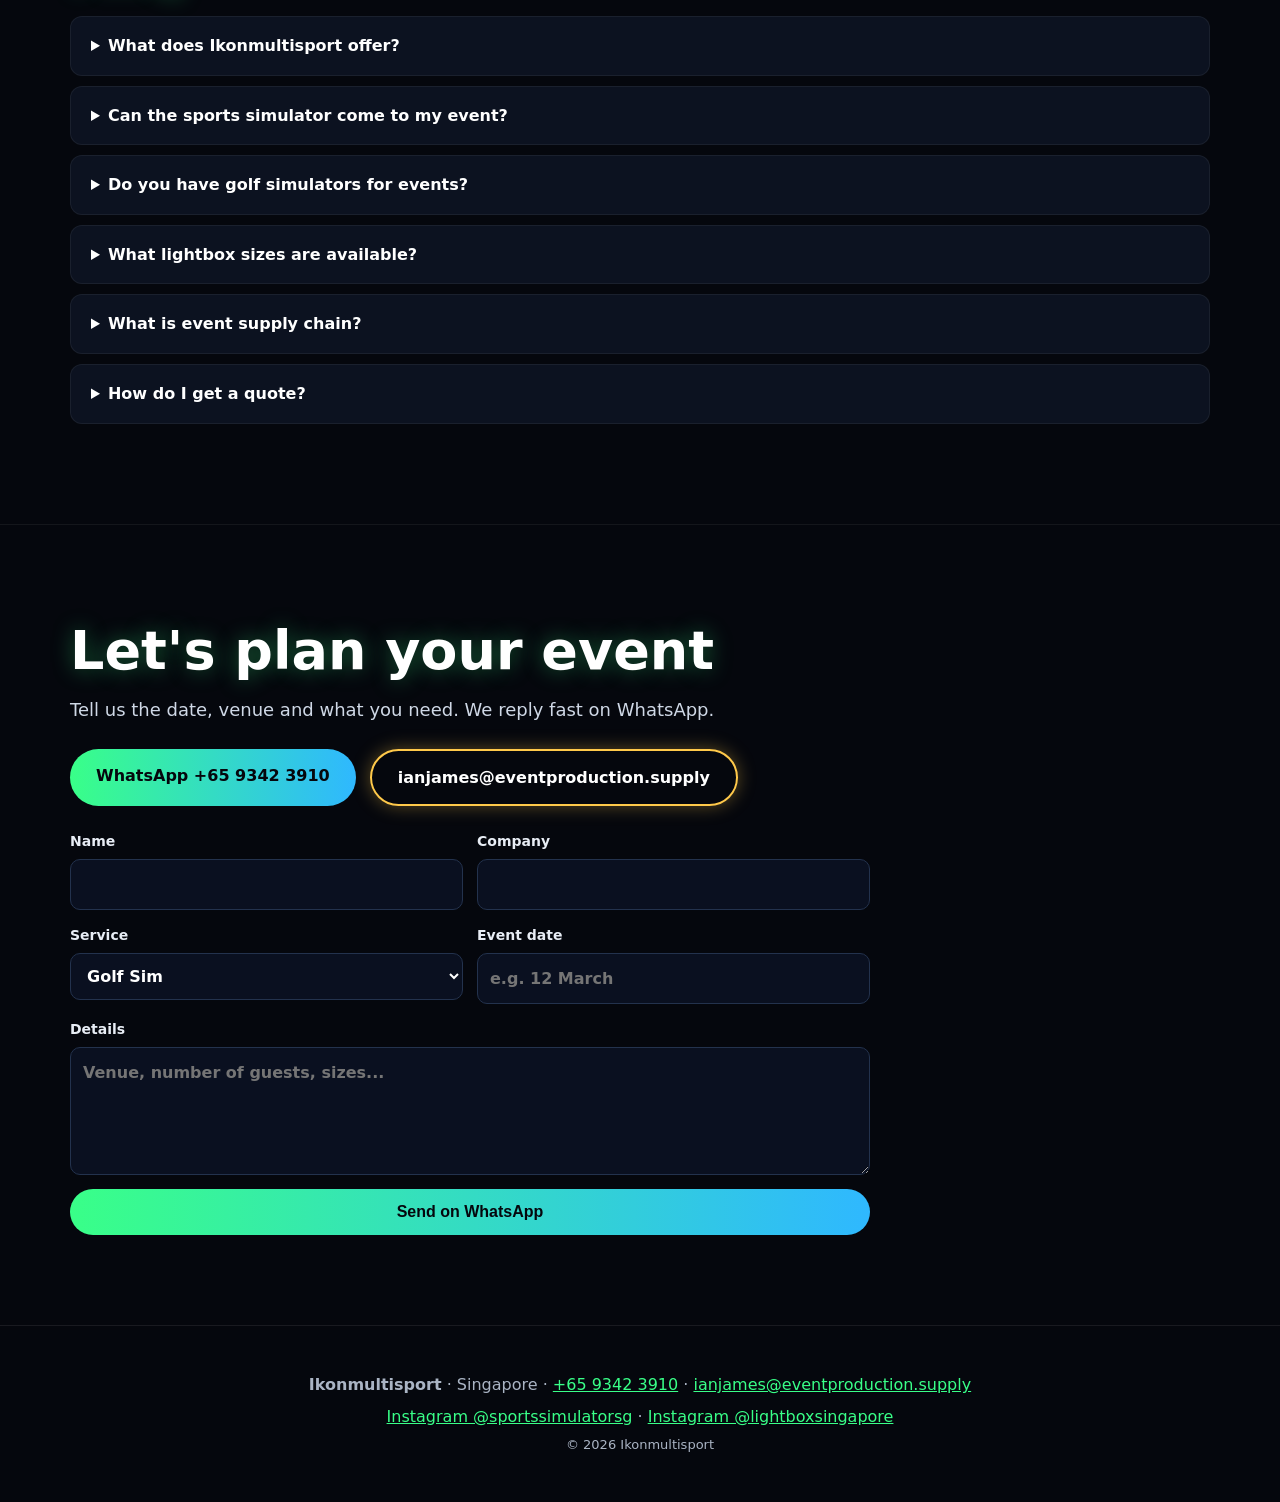
==== commit c5532abc: "Separate Photos and Videos in Golf Sim, Sports Sim, Lightboxes" ====
--- a/index.html
+++ b/index.html
@@ -12,13 +12,19 @@
 <ul class="chips"><li><a href="#golf">Golf Sim</a></li><li><a href="#sports">Sports Sim</a></li><li><a href="#lightboxes">Lightboxes</a></li><li><a href="#supply">Event Supply Chain</a></li></ul></div></section>
 <section id="golf" class="svc rv"><div class="wrap"><p class="num">01</p><h2>Golf Sim</h2><p class="lead">Indoor golf simulators for events and venues. Guests swing real clubs at a full-size impact screen and play famous courses, longest drive and closest-to-the-pin challenges. Ideal for corporate events, product launches, roadshows, client days and hospitality venues across Singapore.</p>
 <ul class="pts"><li>Full setup and pack-down by our crew</li><li>Leaderboards and competitions for guests</li><li>Brandable screen and surround</li></ul>
-<div class="gal ph-gal"><div class="ph"><div class="ph-in"><span>Golf simulator</span><small>Photos coming soon</small></div></div><div class="ph"><div class="ph-in"><span>Longest drive challenge</span><small>Photos coming soon</small></div></div><div class="ph"><div class="ph-in"><span>Corporate golf day</span><small>Photos coming soon</small></div></div></div></div></section>
+<p class="chips"><a href="#golf-photos">Photos</a><a href="#golf-videos">Videos</a></p><h3 class="sub" id="golf-photos">Photos</h3><div class="gal ph-gal"><div class="ph"><div class="ph-in"><span>Golf simulator</span><small>Photos coming soon</small></div></div><div class="ph"><div class="ph-in"><span>Longest drive challenge</span><small>Photos coming soon</small></div></div><div class="ph"><div class="ph-in"><span>Corporate golf day</span><small>Photos coming soon</small></div></div></div><h3 class="sub" id="golf-videos">Videos</h3><!-- Add a video: replace the placeholder with tiles like
+<div class="vt"><video controls playsinline preload="metadata" poster="videos/golf-1.jpg"><source src="videos/golf-1.mp4" type="video/mp4"></video></div>
+or YouTube/Vimeo: <div class="vt"><iframe src="https://www.youtube-nocookie.com/embed/VIDEO_ID" title="..." loading="lazy" allowfullscreen allow="autoplay; encrypted-media; picture-in-picture"></iframe></div> --><div class="vgal"><div class="ph vph"><div class="ph-in"><span>Golf simulator in action</span><small>Videos coming soon</small></div></div></div></div></section>
 <section id="sports" class="svc rv"><div class="wrap"><p class="num">02</p><h2>Sports Sim</h2><p class="lead">Singapore's first mobile sports simulator. A football simulator plus 100+ sports, from penalty shootouts and top-bin challenges to basketball, rugby and more, delivered and set up at your event. A crowd-puller for corporate events, brand activations, watch parties and family days.</p>
 <ul class="pts"><li>Football simulator plus 100+ sports</li><li>Delivered, set up and run at your venue</li><li>Fits ballrooms, offices, malls and outdoor sites</li></ul>
-<div class="gal"><a class="gi" href="images/ballroom-clean.jpg" data-g="ss"><img src="images/ballroom-clean.jpg" alt="Football simulator set up in a hotel ballroom in Singapore" width="360" height="640" loading="lazy" decoding="async"></a><a class="gi" href="images/sim-event.jpg" data-g="ss"><img src="images/sim-event.jpg" alt="Guest kicking a ball at the mobile football simulator at a corporate event" width="361" height="640" loading="lazy" decoding="async"></a><a class="gi" href="images/mobile-multisport.jpg" data-g="ss"><img src="images/mobile-multisport.jpg" alt="Mobile multi-sport simulator with 100+ sports" width="640" height="640" loading="lazy" decoding="async"></a><a class="gi" href="images/sim-setup.jpg" data-g="ss"><img src="images/sim-setup.jpg" alt="Sports simulator delivered and set up at an event venue" width="640" height="640" loading="lazy" decoding="async"></a><a class="gi" href="images/starhub-ready-to-play.jpg" data-g="ss"><img src="images/starhub-ready-to-play.jpg" alt="Sports simulator ready to play at a brand activation" width="640" height="640" loading="lazy" decoding="async"></a><a class="gi" href="images/starhub-watch-party.jpg" data-g="ss"><img src="images/starhub-watch-party.jpg" alt="Sports simulator at a watch party event" width="640" height="640" loading="lazy" decoding="async"></a><a class="gi" href="images/sim-topbin.jpg" data-g="ss"><img src="images/sim-topbin.jpg" alt="Top bin target challenge on the football simulator" width="360" height="368" loading="lazy" decoding="async"></a></div><p class="ig">See more on Instagram <a href="https://www.instagram.com/sportssimulatorsg/" target="_blank" rel="noopener">@sportssimulatorsg</a></p></div></section>
+<p class="chips"><a href="#sports-photos">Photos</a><a href="#sports-videos">Videos</a></p><h3 class="sub" id="sports-photos">Photos</h3><div class="gal"><a class="gi" href="images/ballroom-clean.jpg" data-g="ss"><img src="images/ballroom-clean.jpg" alt="Football simulator set up in a hotel ballroom in Singapore" width="360" height="640" loading="lazy" decoding="async"></a><a class="gi" href="images/sim-event.jpg" data-g="ss"><img src="images/sim-event.jpg" alt="Guest kicking a ball at the mobile football simulator at a corporate event" width="361" height="640" loading="lazy" decoding="async"></a><a class="gi" href="images/mobile-multisport.jpg" data-g="ss"><img src="images/mobile-multisport.jpg" alt="Mobile multi-sport simulator with 100+ sports" width="640" height="640" loading="lazy" decoding="async"></a><a class="gi" href="images/sim-setup.jpg" data-g="ss"><img src="images/sim-setup.jpg" alt="Sports simulator delivered and set up at an event venue" width="640" height="640" loading="lazy" decoding="async"></a><a class="gi" href="images/starhub-ready-to-play.jpg" data-g="ss"><img src="images/starhub-ready-to-play.jpg" alt="Sports simulator ready to play at a brand activation" width="640" height="640" loading="lazy" decoding="async"></a><a class="gi" href="images/starhub-watch-party.jpg" data-g="ss"><img src="images/starhub-watch-party.jpg" alt="Sports simulator at a watch party event" width="640" height="640" loading="lazy" decoding="async"></a><a class="gi" href="images/sim-topbin.jpg" data-g="ss"><img src="images/sim-topbin.jpg" alt="Top bin target challenge on the football simulator" width="360" height="368" loading="lazy" decoding="async"></a></div><p class="ig">See more on Instagram <a href="https://www.instagram.com/sportssimulatorsg/" target="_blank" rel="noopener">@sportssimulatorsg</a></p><h3 class="sub" id="sports-videos">Videos</h3><!-- Add a video: replace the placeholder with tiles like
+<div class="vt"><video controls playsinline preload="metadata" poster="videos/sports-1.jpg"><source src="videos/sports-1.mp4" type="video/mp4"></video></div>
+or YouTube/Vimeo: <div class="vt"><iframe src="https://www.youtube-nocookie.com/embed/VIDEO_ID" title="..." loading="lazy" allowfullscreen allow="autoplay; encrypted-media; picture-in-picture"></iframe></div> --><div class="vgal"><div class="ph vph"><div class="ph-in"><span>Sports simulator in action</span><small>Videos coming soon</small></div></div></div></div></section>
 <section id="lightboxes" class="svc rv"><div class="wrap"><p class="num">03</p><h2>Lightboxes</h2><p class="lead">LED backlit fabric (SEG) displays that make your brand glow. Seamless printed fabric graphics in slim aluminium frames for trade show booths, brand backdrops, counters and towers. 17 standard frame sizes from 1x1m to 9x3m, available to rent or buy, with graphics you can swap for every event.</p>
 <ul class="pts"><li>17 standard sizes, 1x1m to 9x3m</li><li>Rent or buy</li><li>Booths, backdrops, counters and towers</li></ul>
-<div class="gal"><a class="gi" href="images/lightbox_01.jpg" data-g="lb"><img src="images/lightbox_01.jpg" alt="LED backlit SEG fabric lightbox display" width="1206" height="1570" loading="lazy" decoding="async"></a><a class="gi" href="images/lb_new_01.jpg" data-g="lb"><img src="images/lb_new_01.jpg" alt="Freestanding LED fabric lightbox for a trade show booth" width="958" height="1208" loading="lazy" decoding="async"></a><a class="gi" href="images/g_sophos_01.jpg" data-g="lb"><img src="images/g_sophos_01.jpg" alt="Brand backdrop lightbox at a corporate event" width="1050" height="1400" loading="lazy" decoding="async"></a><a class="gi" href="images/lightbox_02.jpg" data-g="lb"><img src="images/lightbox_02.jpg" alt="Backlit fabric lightbox tower" width="1206" height="1570" loading="lazy" decoding="async"></a><a class="gi" href="images/lb_new_02.jpg" data-g="lb"><img src="images/lb_new_02.jpg" alt="SEG lightbox brand wall in Singapore" width="953" height="1202" loading="lazy" decoding="async"></a><a class="gi" href="images/g_on_01.jpg" data-g="lb"><img src="images/g_on_01.jpg" alt="Retail lightbox display for a sports brand" width="1400" height="1050" loading="lazy" decoding="async"></a><a class="gi" href="images/lightbox_03.jpg" data-g="lb"><img src="images/lightbox_03.jpg" alt="Lightbox counter display" width="1206" height="1570" loading="lazy" decoding="async"></a><a class="gi" href="images/lb_new_03.jpg" data-g="lb"><img src="images/lb_new_03.jpg" alt="Large format LED backlit fabric frame" width="1045" height="1318" loading="lazy" decoding="async"></a><a class="gi" href="images/lightbox_06.jpg" data-g="lb"><img src="images/lightbox_06.jpg" alt="Seamless fabric graphic lightbox" width="1206" height="1570" loading="lazy" decoding="async"></a><a class="gi" href="images/lb_new_04.jpg" data-g="lb"><img src="images/lb_new_04.jpg" alt="Event lightbox display, rent or buy in Singapore" width="759" height="958" loading="lazy" decoding="async"></a></div><p class="ig">See more on Instagram <a href="https://www.instagram.com/lightboxsingapore/" target="_blank" rel="noopener">@lightboxsingapore</a></p></div></section>
+<p class="chips"><a href="#lightboxes-photos">Photos</a><a href="#lightboxes-videos">Videos</a></p><h3 class="sub" id="lightboxes-photos">Photos</h3><div class="gal"><a class="gi" href="images/lightbox_01.jpg" data-g="lb"><img src="images/lightbox_01.jpg" alt="LED backlit SEG fabric lightbox display" width="1206" height="1570" loading="lazy" decoding="async"></a><a class="gi" href="images/lb_new_01.jpg" data-g="lb"><img src="images/lb_new_01.jpg" alt="Freestanding LED fabric lightbox for a trade show booth" width="958" height="1208" loading="lazy" decoding="async"></a><a class="gi" href="images/g_sophos_01.jpg" data-g="lb"><img src="images/g_sophos_01.jpg" alt="Brand backdrop lightbox at a corporate event" width="1050" height="1400" loading="lazy" decoding="async"></a><a class="gi" href="images/lightbox_02.jpg" data-g="lb"><img src="images/lightbox_02.jpg" alt="Backlit fabric lightbox tower" width="1206" height="1570" loading="lazy" decoding="async"></a><a class="gi" href="images/lb_new_02.jpg" data-g="lb"><img src="images/lb_new_02.jpg" alt="SEG lightbox brand wall in Singapore" width="953" height="1202" loading="lazy" decoding="async"></a><a class="gi" href="images/g_on_01.jpg" data-g="lb"><img src="images/g_on_01.jpg" alt="Retail lightbox display for a sports brand" width="1400" height="1050" loading="lazy" decoding="async"></a><a class="gi" href="images/lightbox_03.jpg" data-g="lb"><img src="images/lightbox_03.jpg" alt="Lightbox counter display" width="1206" height="1570" loading="lazy" decoding="async"></a><a class="gi" href="images/lb_new_03.jpg" data-g="lb"><img src="images/lb_new_03.jpg" alt="Large format LED backlit fabric frame" width="1045" height="1318" loading="lazy" decoding="async"></a><a class="gi" href="images/lightbox_06.jpg" data-g="lb"><img src="images/lightbox_06.jpg" alt="Seamless fabric graphic lightbox" width="1206" height="1570" loading="lazy" decoding="async"></a><a class="gi" href="images/lb_new_04.jpg" data-g="lb"><img src="images/lb_new_04.jpg" alt="Event lightbox display, rent or buy in Singapore" width="759" height="958" loading="lazy" decoding="async"></a></div><p class="ig">See more on Instagram <a href="https://www.instagram.com/lightboxsingapore/" target="_blank" rel="noopener">@lightboxsingapore</a></p><h3 class="sub" id="lightboxes-videos">Videos</h3><!-- Add a video: replace the placeholder with tiles like
+<div class="vt"><video controls playsinline preload="metadata" poster="videos/lightboxes-1.jpg"><source src="videos/lightboxes-1.mp4" type="video/mp4"></video></div>
+or YouTube/Vimeo: <div class="vt"><iframe src="https://www.youtube-nocookie.com/embed/VIDEO_ID" title="..." loading="lazy" allowfullscreen allow="autoplay; encrypted-media; picture-in-picture"></iframe></div> --><div class="vgal"><div class="ph vph"><div class="ph-in"><span>Lightboxes in action</span><small>Videos coming soon</small></div></div></div></div></section>
 <section id="supply" class="svc rv"><div class="wrap"><p class="num">04</p><h2>Event Supply Chain</h2><p class="lead">Sourcing, supply and logistics of event production equipment, fabric graphics and displays. We bring the pieces together, from frames and printed fabric to fixtures and hardware, and get them to your venue on time and ready to install.</p>
 <ul class="pts"><li>Event production equipment sourcing</li><li>Fabric graphics and display supply</li><li>Delivery and logistics to your venue</li></ul>
 <div class="gal ph-gal"><div class="ph"><div class="ph-in"><span>Fabric graphics</span><small>Photos coming soon</small></div></div><div class="ph"><div class="ph-in"><span>Display hardware</span><small>Photos coming soon</small></div></div><div class="ph"><div class="ph-in"><span>Event logistics</span><small>Photos coming soon</small></div></div></div></div></section>
--- a/css/style.css
+++ b/css/style.css
@@ -58,3 +58,9 @@
 .lbx img{max-width:92vw;max-height:84vh;width:auto;height:auto;-o-object-fit:contain;object-fit:contain;border-radius:8px}
 .lbx button{position:absolute;background:rgba(255,255,255,.1);color:#fff;border:0;font-size:40px;width:56px;height:56px;border-radius:50%;cursor:pointer}
 .x{top:16px;right:16px}.pv{left:12px}.nx{right:12px}.cap{position:absolute;bottom:16px;left:0;right:0;text-align:center;color:#ccc;padding:0 20px}
+.chips{display:flex;gap:8px;margin:18px 0 4px}.chips a{padding:6px 14px;border-radius:999px;border:1px solid var(--au);color:var(--au);font-size:13px;font-weight:700;letter-spacing:.08em;text-transform:uppercase;text-decoration:none}
+.sub{font-size:14px;letter-spacing:.2em;text-transform:uppercase;color:var(--au);margin:26px 0 12px;scroll-margin-top:90px}
+.vgal{display:grid;grid-template-columns:repeat(auto-fill,minmax(300px,1fr));gap:12px}
+.vt{position:relative;aspect-ratio:16/9;border-radius:14px;overflow:hidden;background:#000}.vt video,.vt iframe{position:absolute;top:0;left:0;width:100%;height:100%;border:0;-o-object-fit:contain;object-fit:contain}
+.vph{aspect-ratio:16/9}
+@media(max-width:600px){.vgal{grid-template-columns:1fr}}
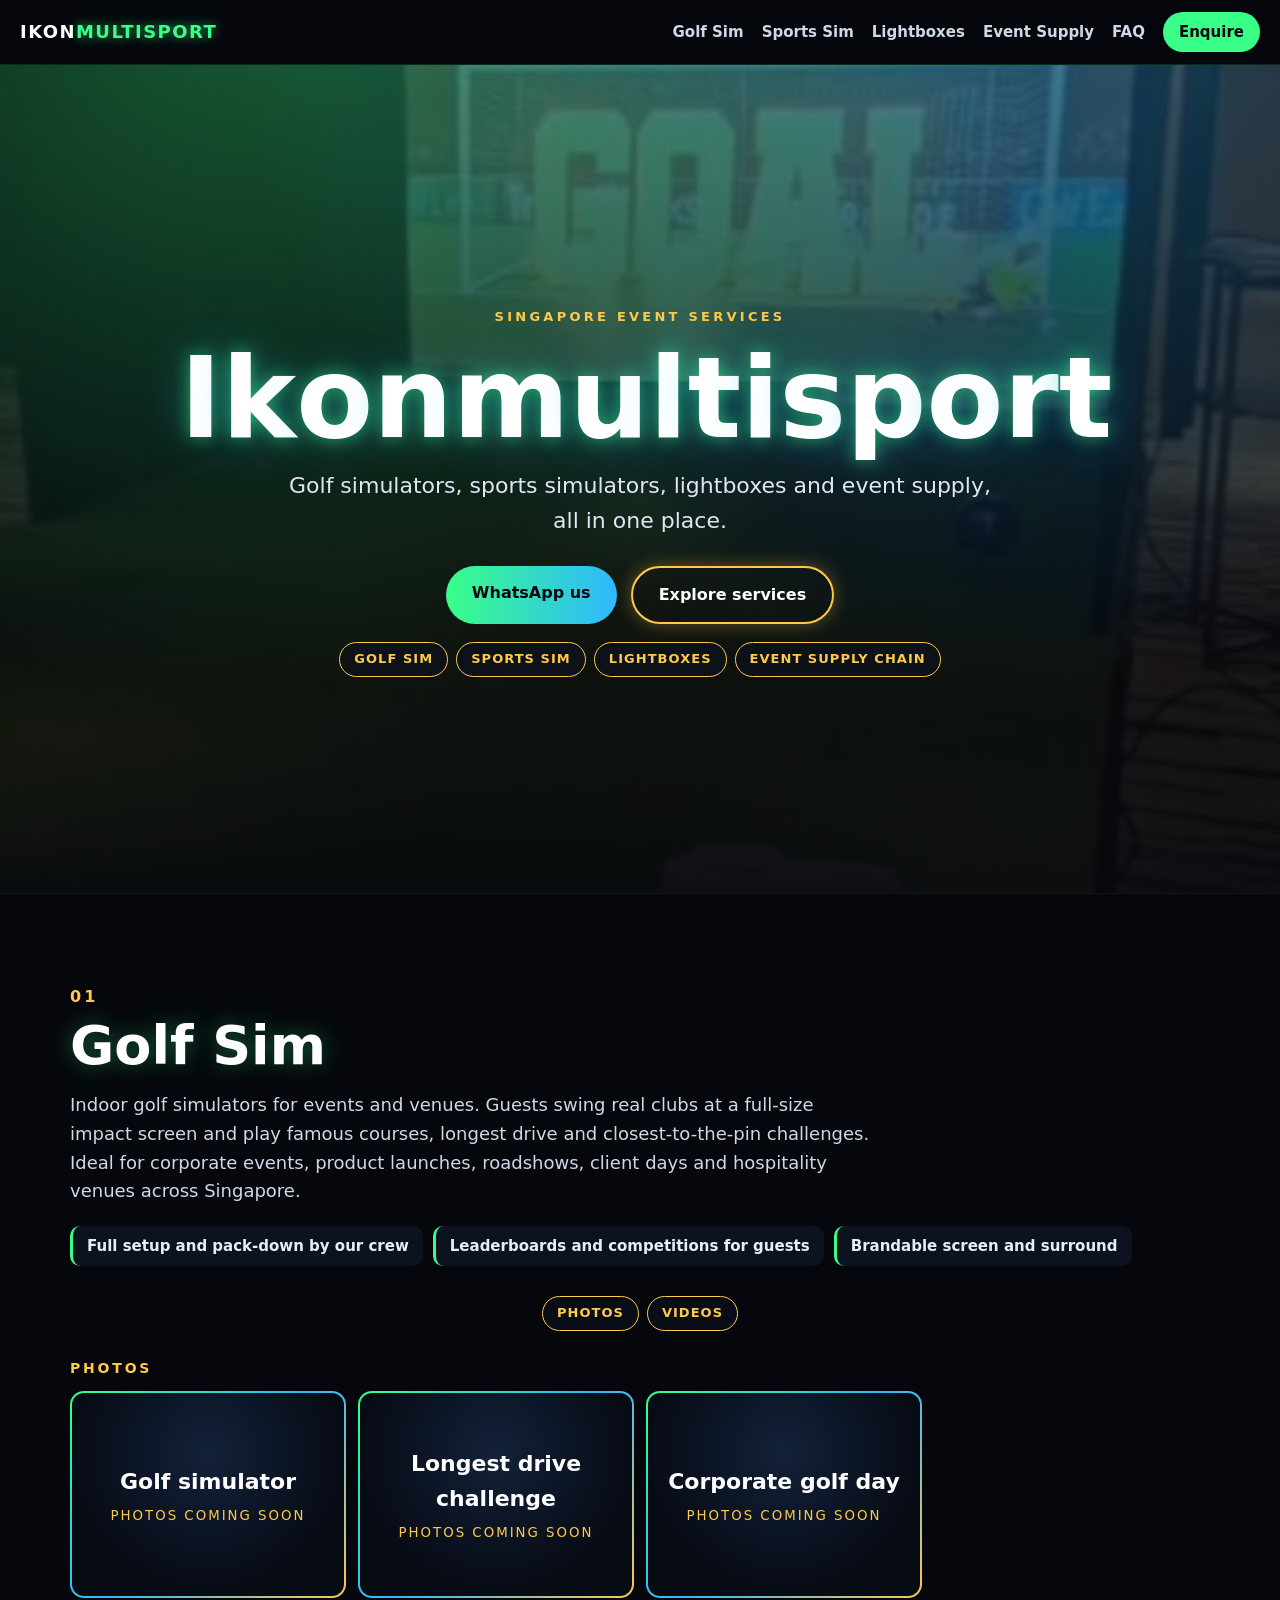
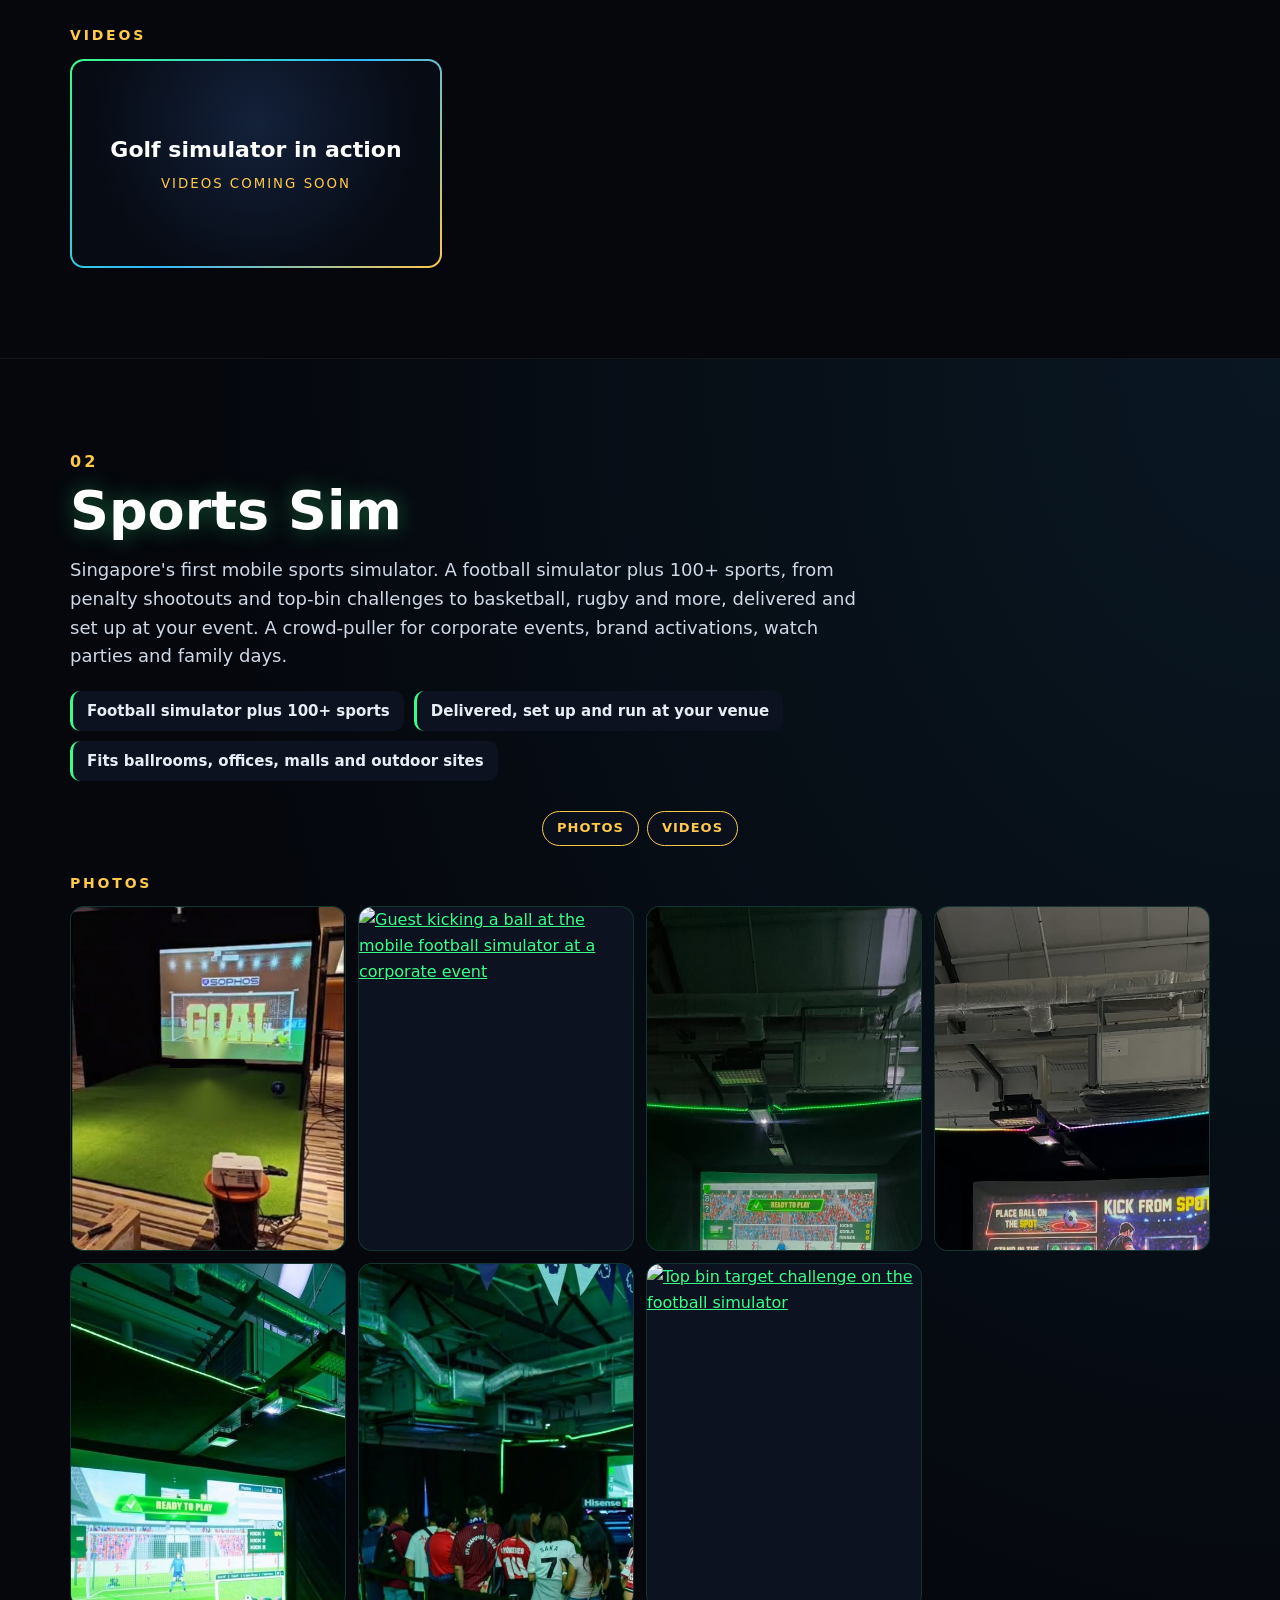
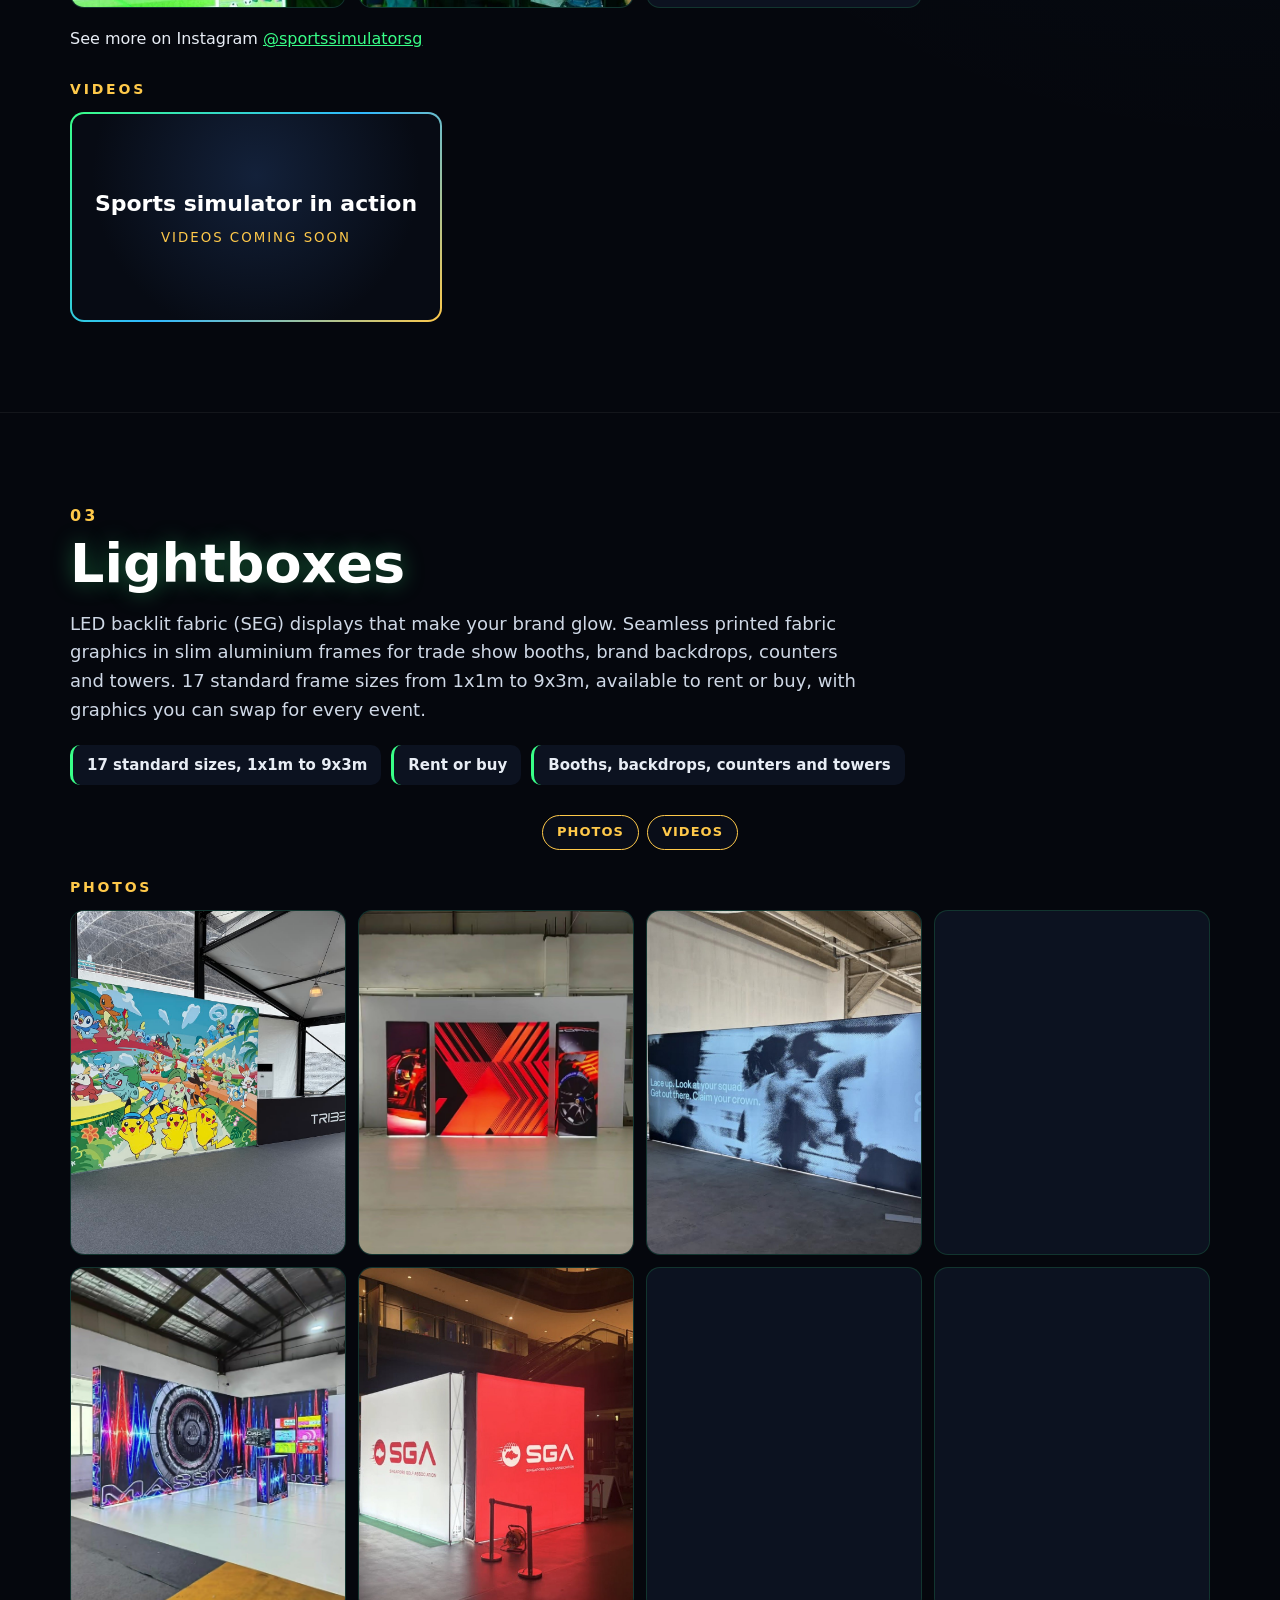
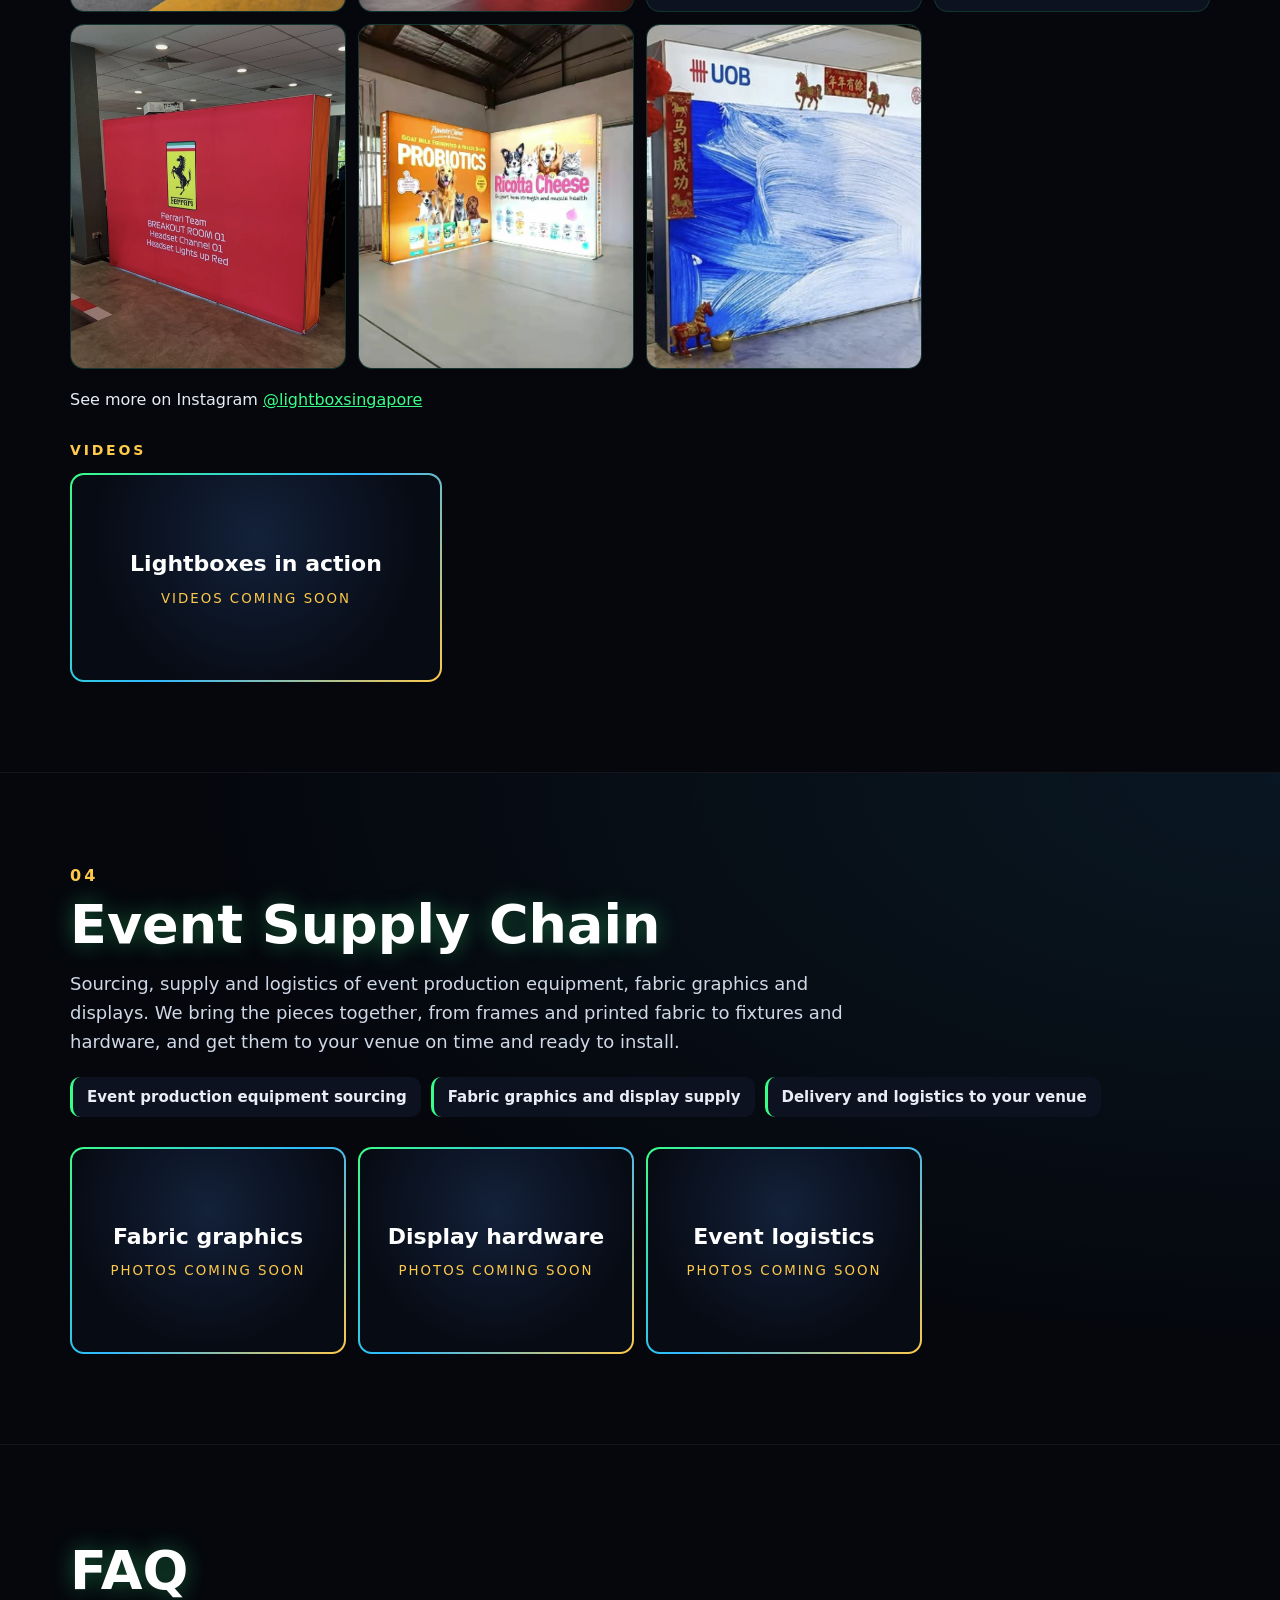
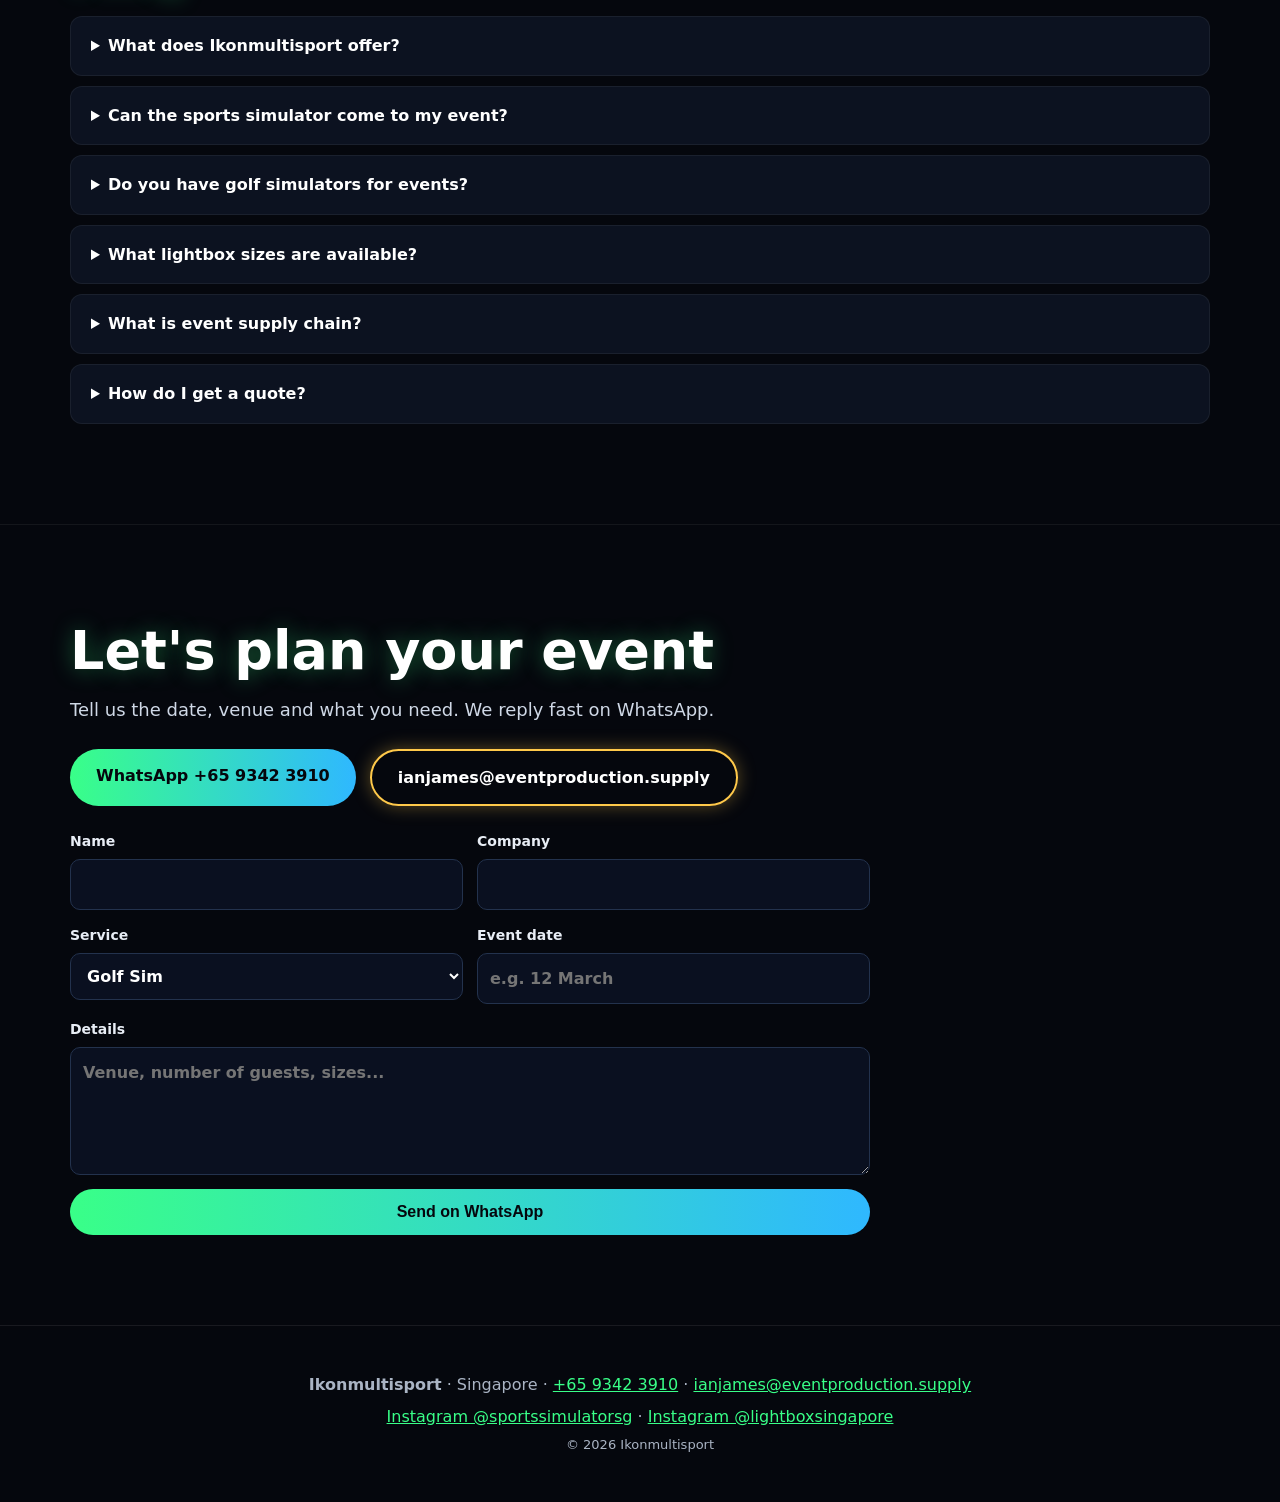
==== commit 22a0c7e2: "Add tent backdrop photo and ikonmultisport.com CNAME Put the latest event photo in the Lightboxes Ph" ====
--- a/index.html
+++ b/index.html
@@ -22,7 +22,7 @@
 or YouTube/Vimeo: <div class="vt"><iframe src="https://www.youtube-nocookie.com/embed/VIDEO_ID" title="..." loading="lazy" allowfullscreen allow="autoplay; encrypted-media; picture-in-picture"></iframe></div> --><div class="vgal"><div class="ph vph"><div class="ph-in"><span>Sports simulator in action</span><small>Videos coming soon</small></div></div></div></div></section>
 <section id="lightboxes" class="svc rv"><div class="wrap"><p class="num">03</p><h2>Lightboxes</h2><p class="lead">LED backlit fabric (SEG) displays that make your brand glow. Seamless printed fabric graphics in slim aluminium frames for trade show booths, brand backdrops, counters and towers. 17 standard frame sizes from 1x1m to 9x3m, available to rent or buy, with graphics you can swap for every event.</p>
 <ul class="pts"><li>17 standard sizes, 1x1m to 9x3m</li><li>Rent or buy</li><li>Booths, backdrops, counters and towers</li></ul>
-<p class="chips"><a href="#lightboxes-photos">Photos</a><a href="#lightboxes-videos">Videos</a></p><h3 class="sub" id="lightboxes-photos">Photos</h3><div class="gal"><a class="gi" href="images/lightbox_01.jpg" data-g="lb"><img src="images/lightbox_01.jpg" alt="LED backlit SEG fabric lightbox display" width="1206" height="1570" loading="lazy" decoding="async"></a><a class="gi" href="images/lb_new_01.jpg" data-g="lb"><img src="images/lb_new_01.jpg" alt="Freestanding LED fabric lightbox for a trade show booth" width="958" height="1208" loading="lazy" decoding="async"></a><a class="gi" href="images/g_sophos_01.jpg" data-g="lb"><img src="images/g_sophos_01.jpg" alt="Brand backdrop lightbox at a corporate event" width="1050" height="1400" loading="lazy" decoding="async"></a><a class="gi" href="images/lightbox_02.jpg" data-g="lb"><img src="images/lightbox_02.jpg" alt="Backlit fabric lightbox tower" width="1206" height="1570" loading="lazy" decoding="async"></a><a class="gi" href="images/lb_new_02.jpg" data-g="lb"><img src="images/lb_new_02.jpg" alt="SEG lightbox brand wall in Singapore" width="953" height="1202" loading="lazy" decoding="async"></a><a class="gi" href="images/g_on_01.jpg" data-g="lb"><img src="images/g_on_01.jpg" alt="Retail lightbox display for a sports brand" width="1400" height="1050" loading="lazy" decoding="async"></a><a class="gi" href="images/lightbox_03.jpg" data-g="lb"><img src="images/lightbox_03.jpg" alt="Lightbox counter display" width="1206" height="1570" loading="lazy" decoding="async"></a><a class="gi" href="images/lb_new_03.jpg" data-g="lb"><img src="images/lb_new_03.jpg" alt="Large format LED backlit fabric frame" width="1045" height="1318" loading="lazy" decoding="async"></a><a class="gi" href="images/lightbox_06.jpg" data-g="lb"><img src="images/lightbox_06.jpg" alt="Seamless fabric graphic lightbox" width="1206" height="1570" loading="lazy" decoding="async"></a><a class="gi" href="images/lb_new_04.jpg" data-g="lb"><img src="images/lb_new_04.jpg" alt="Event lightbox display, rent or buy in Singapore" width="759" height="958" loading="lazy" decoding="async"></a></div><p class="ig">See more on Instagram <a href="https://www.instagram.com/lightboxsingapore/" target="_blank" rel="noopener">@lightboxsingapore</a></p><h3 class="sub" id="lightboxes-videos">Videos</h3><!-- Add a video: replace the placeholder with tiles like
+<p class="chips"><a href="#lightboxes-photos">Photos</a><a href="#lightboxes-videos">Videos</a></p><h3 class="sub" id="lightboxes-photos">Photos</h3><div class="gal"><a class="gi" href="images/fabric-backdrop-counters.jpg" data-g="lb"><img src="images/fabric-backdrop-counters.jpg" alt="Colourful fabric backdrop and matching black counters inside an event tent" width="1600" height="1200" loading="lazy" decoding="async"></a><a class="gi" href="images/lightbox_01.jpg" data-g="lb"><img src="images/lightbox_01.jpg" alt="LED backlit SEG fabric lightbox display" width="1206" height="1570" loading="lazy" decoding="async"></a><a class="gi" href="images/lb_new_01.jpg" data-g="lb"><img src="images/lb_new_01.jpg" alt="Freestanding LED fabric lightbox for a trade show booth" width="958" height="1208" loading="lazy" decoding="async"></a><a class="gi" href="images/g_sophos_01.jpg" data-g="lb"><img src="images/g_sophos_01.jpg" alt="Brand backdrop lightbox at a corporate event" width="1050" height="1400" loading="lazy" decoding="async"></a><a class="gi" href="images/lightbox_02.jpg" data-g="lb"><img src="images/lightbox_02.jpg" alt="Backlit fabric lightbox tower" width="1206" height="1570" loading="lazy" decoding="async"></a><a class="gi" href="images/lb_new_02.jpg" data-g="lb"><img src="images/lb_new_02.jpg" alt="SEG lightbox brand wall in Singapore" width="953" height="1202" loading="lazy" decoding="async"></a><a class="gi" href="images/g_on_01.jpg" data-g="lb"><img src="images/g_on_01.jpg" alt="Retail lightbox display for a sports brand" width="1400" height="1050" loading="lazy" decoding="async"></a><a class="gi" href="images/lightbox_03.jpg" data-g="lb"><img src="images/lightbox_03.jpg" alt="Lightbox counter display" width="1206" height="1570" loading="lazy" decoding="async"></a><a class="gi" href="images/lb_new_03.jpg" data-g="lb"><img src="images/lb_new_03.jpg" alt="Large format LED backlit fabric frame" width="1045" height="1318" loading="lazy" decoding="async"></a><a class="gi" href="images/lightbox_06.jpg" data-g="lb"><img src="images/lightbox_06.jpg" alt="Seamless fabric graphic lightbox" width="1206" height="1570" loading="lazy" decoding="async"></a><a class="gi" href="images/lb_new_04.jpg" data-g="lb"><img src="images/lb_new_04.jpg" alt="Event lightbox display, rent or buy in Singapore" width="759" height="958" loading="lazy" decoding="async"></a></div><p class="ig">See more on Instagram <a href="https://www.instagram.com/lightboxsingapore/" target="_blank" rel="noopener">@lightboxsingapore</a></p><h3 class="sub" id="lightboxes-videos">Videos</h3><!-- Add a video: replace the placeholder with tiles like
 <div class="vt"><video controls playsinline preload="metadata" poster="videos/lightboxes-1.jpg"><source src="videos/lightboxes-1.mp4" type="video/mp4"></video></div>
 or YouTube/Vimeo: <div class="vt"><iframe src="https://www.youtube-nocookie.com/embed/VIDEO_ID" title="..." loading="lazy" allowfullscreen allow="autoplay; encrypted-media; picture-in-picture"></iframe></div> --><div class="vgal"><div class="ph vph"><div class="ph-in"><span>Lightboxes in action</span><small>Videos coming soon</small></div></div></div></div></section>
 <section id="supply" class="svc rv"><div class="wrap"><p class="num">04</p><h2>Event Supply Chain</h2><p class="lead">Sourcing, supply and logistics of event production equipment, fabric graphics and displays. We bring the pieces together, from frames and printed fabric to fixtures and hardware, and get them to your venue on time and ready to install.</p>
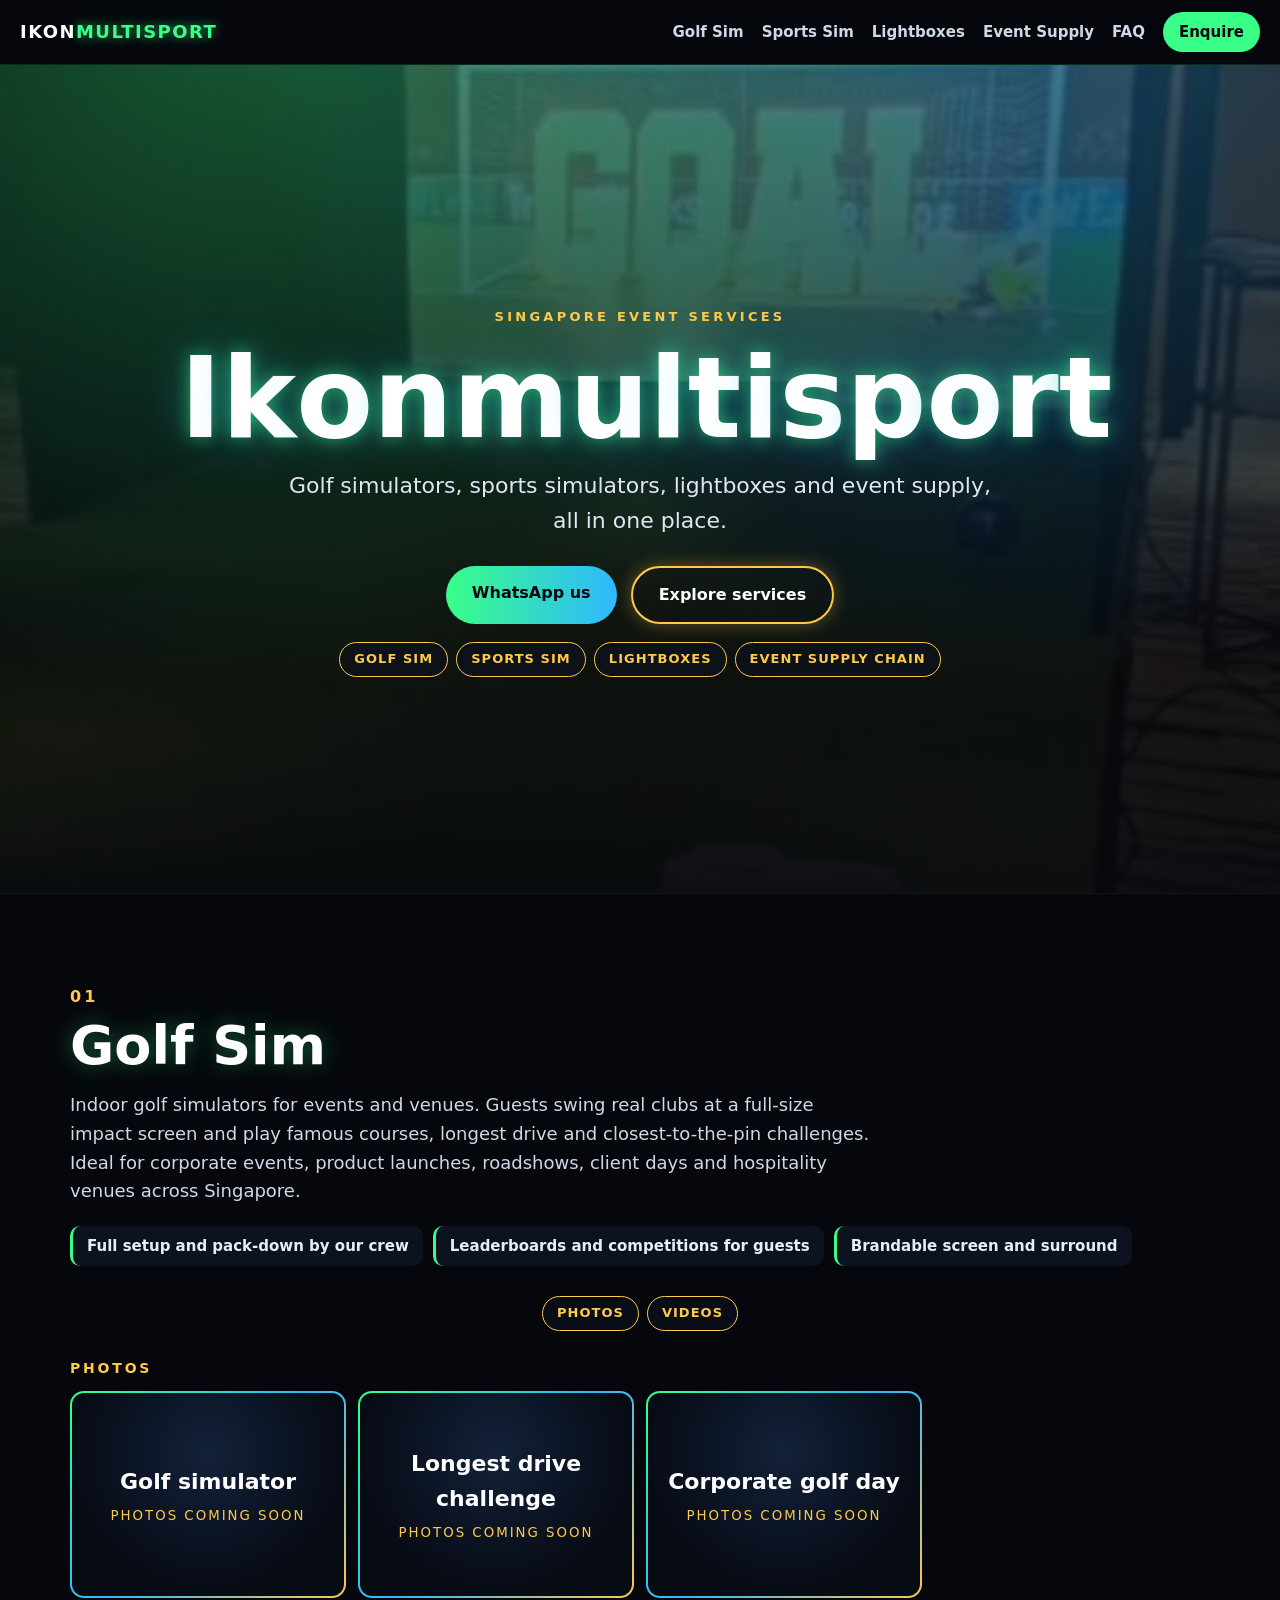
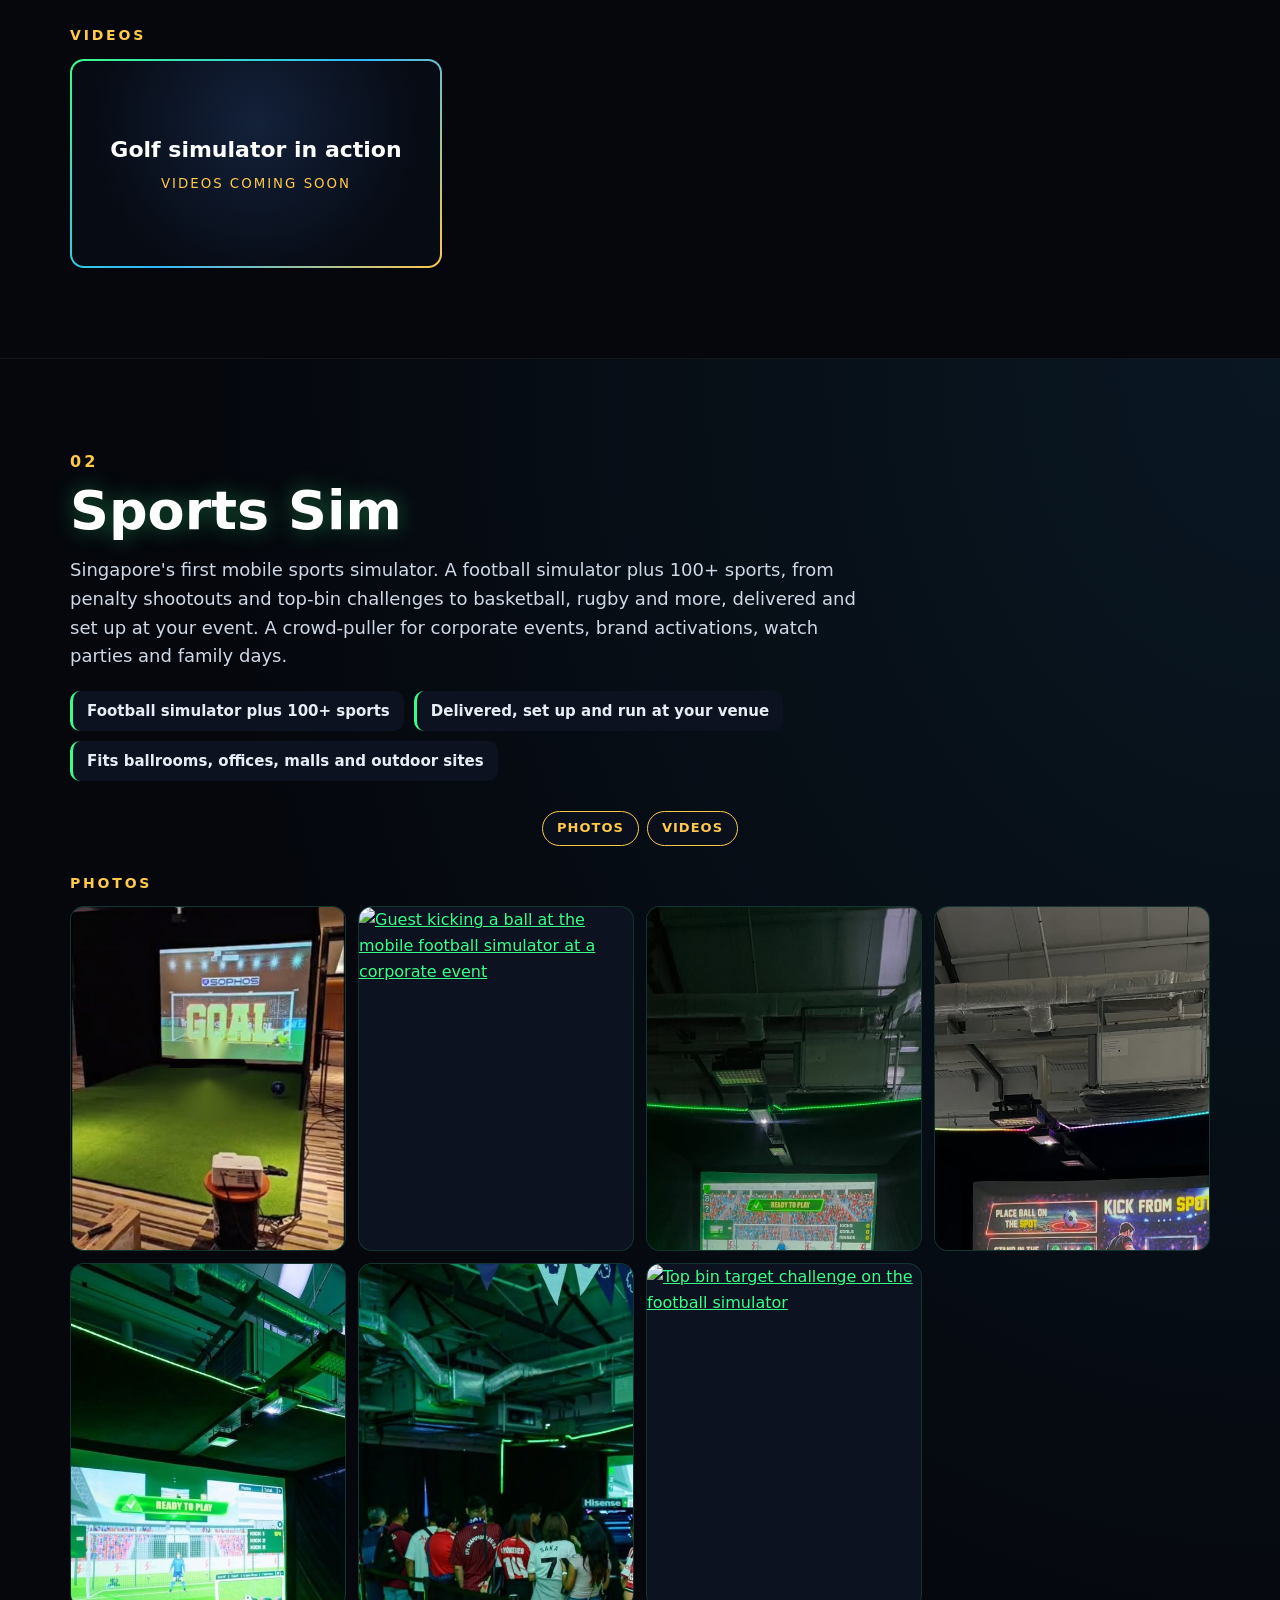
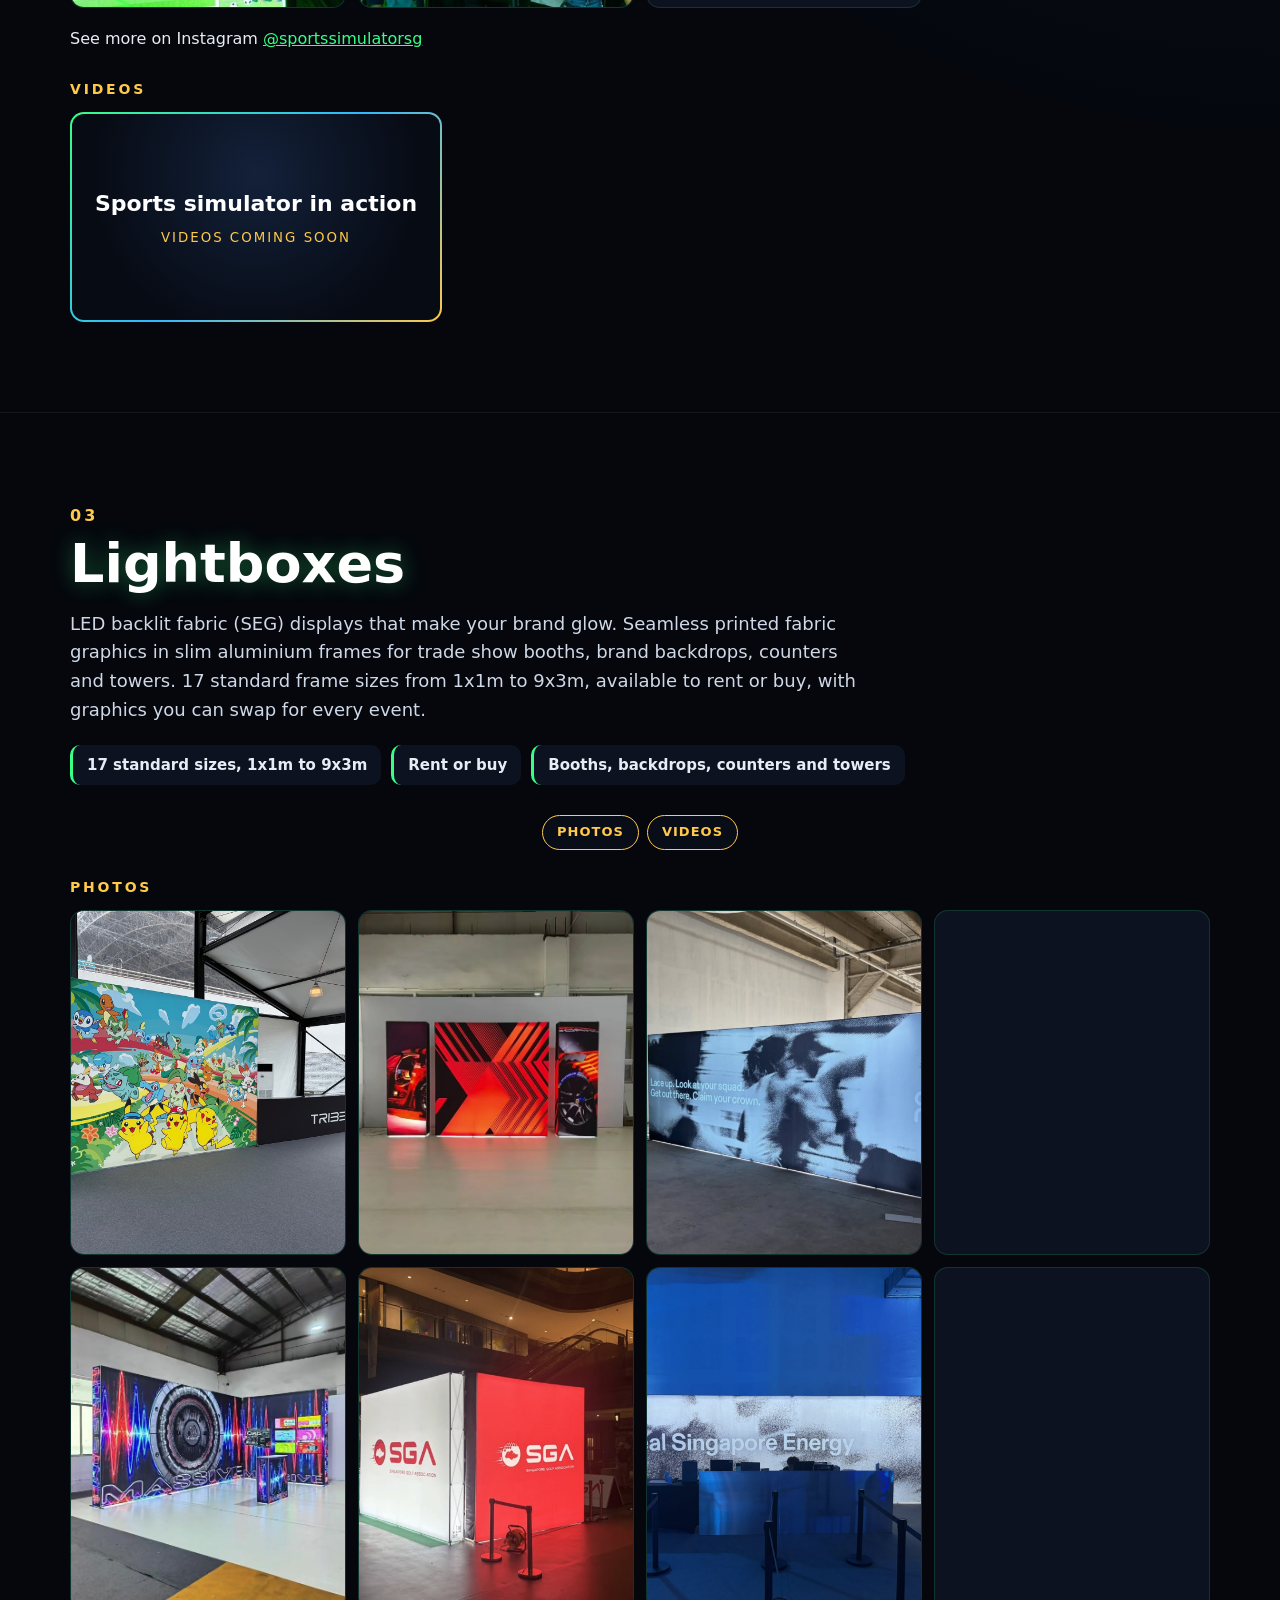
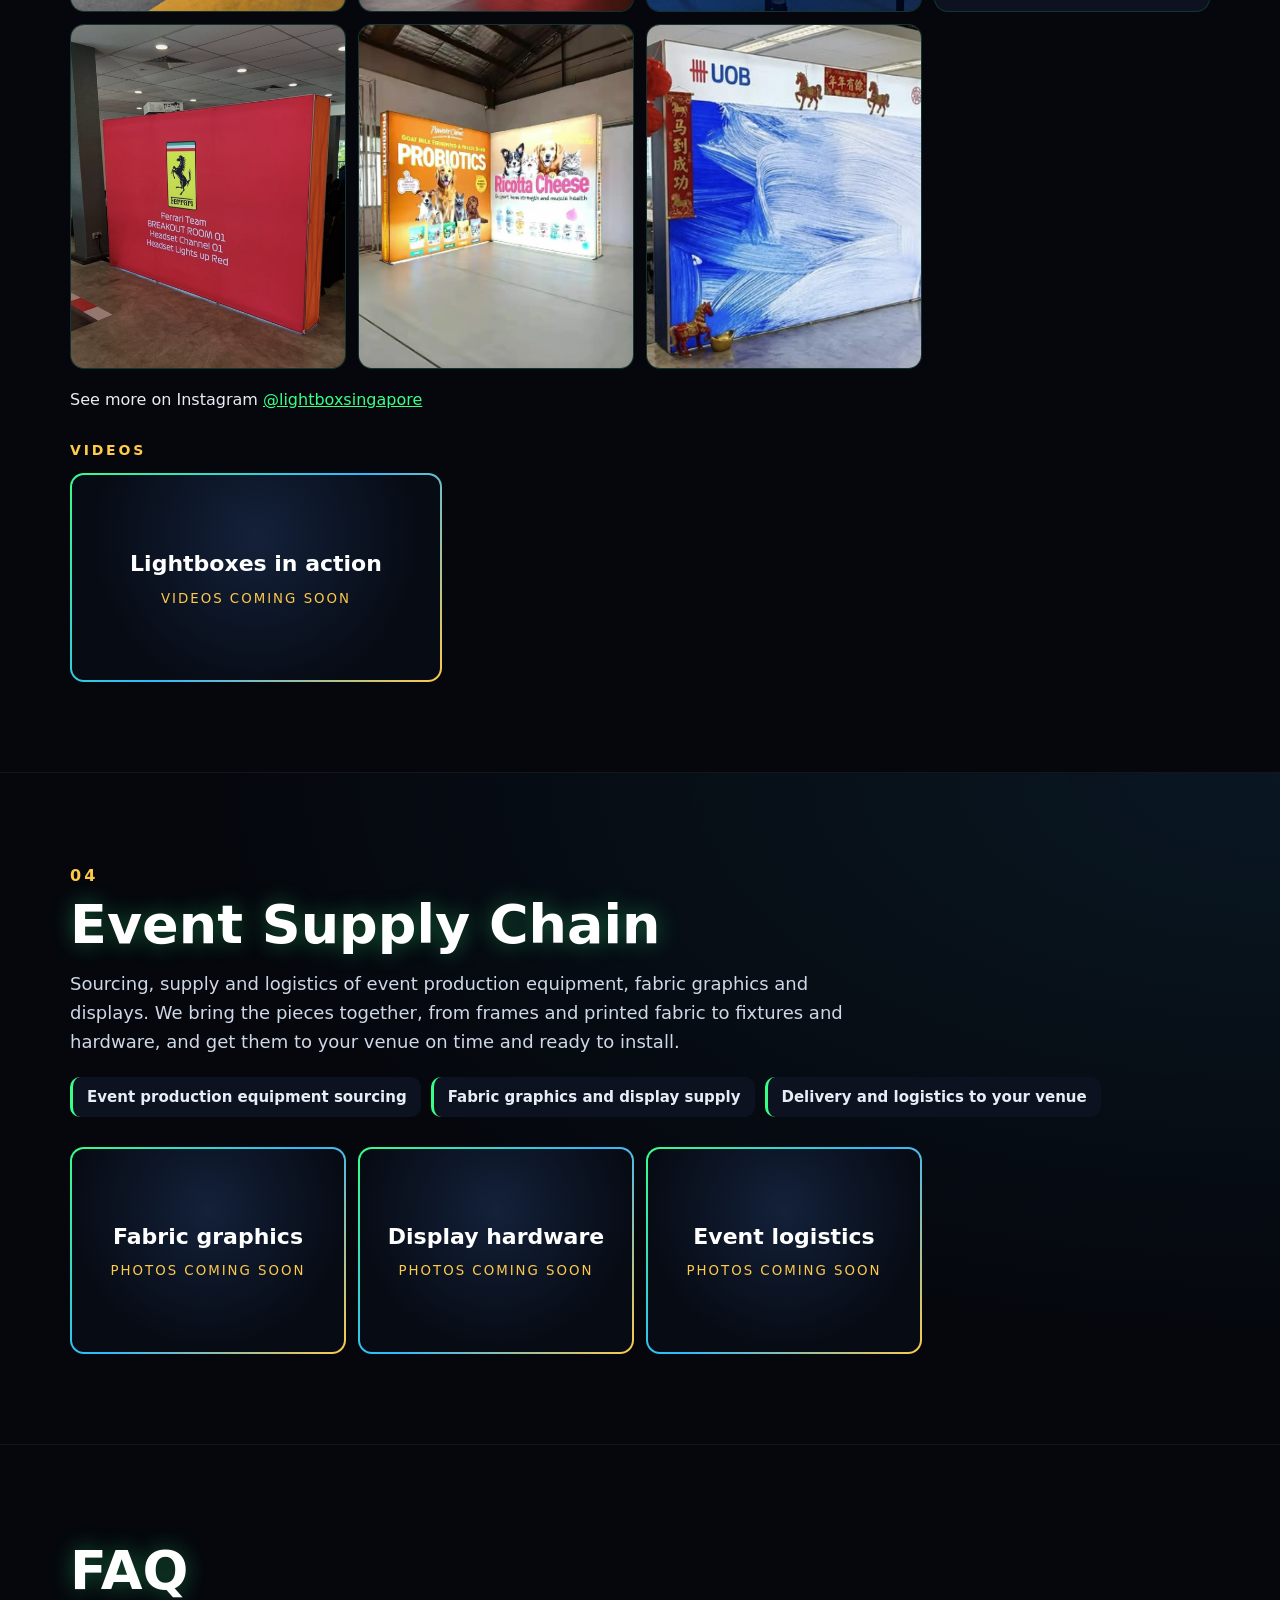
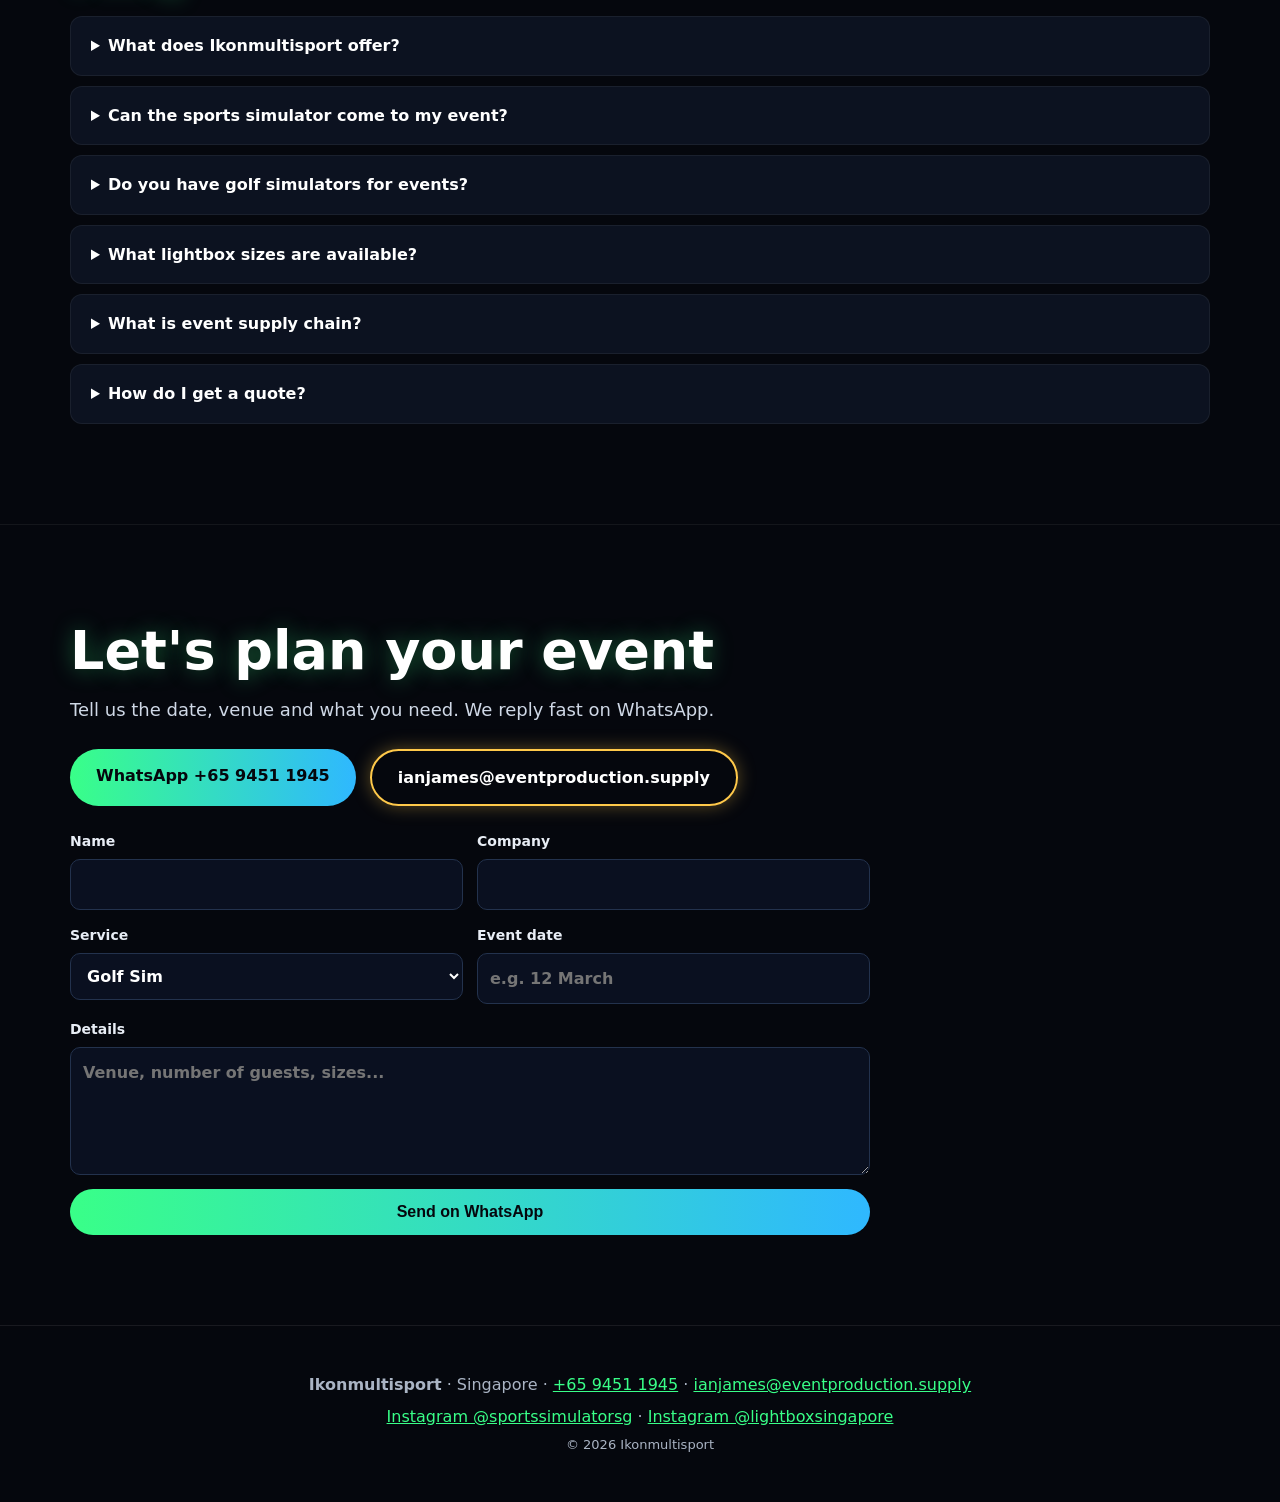
==== commit 2788108d: "Update Ikonmultisport WhatsApp number to +65 9451 1945 Point every WhatsApp link, visible phone, and" ====
--- a/index.html
+++ b/index.html
@@ -1,14 +1,14 @@
 <!doctype html><html lang="en-SG"><head><meta charset="utf-8"><meta name="viewport" content="width=device-width,initial-scale=1,viewport-fit=cover">
-<title>Ikonmultisport | Golf & Sports Simulators, Lightboxes, Event Supply Singapore</title><meta name="description" content="Golf simulators, mobile sports simulators, LED backlit fabric lightboxes and event supply chain in Singapore. Delivered and set up at your event. WhatsApp +65 9342 3910."><link rel="canonical" href="https://ikonmultisport.com/"><meta name="robots" content="index,follow,max-image-preview:large">
-<meta property="og:type" content="website"><meta property="og:site_name" content="Ikonmultisport"><meta property="og:title" content="Ikonmultisport | Golf & Sports Simulators, Lightboxes, Event Supply Singapore"><meta property="og:description" content="Golf simulators, mobile sports simulators, LED backlit fabric lightboxes and event supply chain in Singapore. Delivered and set up at your event. WhatsApp +65 9342 3910."><meta property="og:url" content="https://ikonmultisport.com/"><meta property="og:image" content="https://ikonmultisport.com/images/og-image.jpg"><meta property="og:image:width" content="1200"><meta property="og:image:height" content="630"><meta property="og:locale" content="en_SG">
-<meta name="twitter:card" content="summary_large_image"><meta name="twitter:title" content="Ikonmultisport | Golf & Sports Simulators, Lightboxes, Event Supply Singapore"><meta name="twitter:description" content="Golf simulators, mobile sports simulators, LED backlit fabric lightboxes and event supply chain in Singapore. Delivered and set up at your event. WhatsApp +65 9342 3910."><meta name="twitter:image" content="https://ikonmultisport.com/images/og-image.jpg">
+<title>Ikonmultisport | Golf & Sports Simulators, Lightboxes, Event Supply Singapore</title><meta name="description" content="Golf simulators, mobile sports simulators, LED backlit fabric lightboxes and event supply chain in Singapore. Delivered and set up at your event. WhatsApp +65 9451 1945."><link rel="canonical" href="https://ikonmultisport.com/"><meta name="robots" content="index,follow,max-image-preview:large">
+<meta property="og:type" content="website"><meta property="og:site_name" content="Ikonmultisport"><meta property="og:title" content="Ikonmultisport | Golf & Sports Simulators, Lightboxes, Event Supply Singapore"><meta property="og:description" content="Golf simulators, mobile sports simulators, LED backlit fabric lightboxes and event supply chain in Singapore. Delivered and set up at your event. WhatsApp +65 9451 1945."><meta property="og:url" content="https://ikonmultisport.com/"><meta property="og:image" content="https://ikonmultisport.com/images/og-image.jpg"><meta property="og:image:width" content="1200"><meta property="og:image:height" content="630"><meta property="og:locale" content="en_SG">
+<meta name="twitter:card" content="summary_large_image"><meta name="twitter:title" content="Ikonmultisport | Golf & Sports Simulators, Lightboxes, Event Supply Singapore"><meta name="twitter:description" content="Golf simulators, mobile sports simulators, LED backlit fabric lightboxes and event supply chain in Singapore. Delivered and set up at your event. WhatsApp +65 9451 1945."><meta name="twitter:image" content="https://ikonmultisport.com/images/og-image.jpg">
 <meta name="theme-color" content="#05070d"><link rel="icon" href="favicon.ico" sizes="any"><link rel="icon" type="image/png" sizes="32x32" href="favicon-32.png"><link rel="apple-touch-icon" href="apple-touch-icon.png"><link rel="manifest" href="site.webmanifest">
-<link rel="stylesheet" href="css/style.css"><script type="application/ld+json">[{"@context": "https://schema.org", "@type": "LocalBusiness", "@id": "https://ikonmultisport.com/#org", "name": "Ikonmultisport", "url": "https://ikonmultisport.com/", "image": "https://ikonmultisport.com/images/og-image.jpg", "logo": "https://ikonmultisport.com/icon-512.png", "telephone": "+6593423910", "email": "ianjames@eventproduction.supply", "areaServed": {"@type": "Country", "name": "Singapore"}, "address": {"@type": "PostalAddress", "addressCountry": "SG", "addressLocality": "Singapore"}, "sameAs": ["https://www.instagram.com/sportssimulatorsg/", "https://www.instagram.com/lightboxsingapore/"], "hasOfferCatalog": {"@type": "OfferCatalog", "name": "Ikonmultisport services", "itemListElement": [{"@type": "Offer", "itemOffered": {"@type": "Service", "name": "Golf simulator hire", "areaServed": "Singapore", "provider": {"@id": "https://ikonmultisport.com/#org"}}}, {"@type": "Offer", "itemOffered": {"@type": "Service", "name": "Mobile sports simulator hire", "areaServed": "Singapore", "provider": {"@id": "https://ikonmultisport.com/#org"}}}, {"@type": "Offer", "itemOffered": {"@type": "Service", "name": "LED backlit fabric lightboxes", "areaServed": "Singapore", "provider": {"@id": "https://ikonmultisport.com/#org"}}}, {"@type": "Offer", "itemOffered": {"@type": "Service", "name": "Event supply chain", "areaServed": "Singapore", "provider": {"@id": "https://ikonmultisport.com/#org"}}}]}}, {"@context": "https://schema.org", "@type": "FAQPage", "mainEntity": [{"@type": "Question", "name": "What does Ikonmultisport offer?", "acceptedAnswer": {"@type": "Answer", "text": "Ikonmultisport supplies golf simulators, mobile sports simulators, LED backlit fabric lightboxes and event supply chain services for events, exhibitions and venues in Singapore."}}, {"@type": "Question", "name": "Can the sports simulator come to my event?", "acceptedAnswer": {"@type": "Answer", "text": "Yes. Singapore's first mobile sports simulator, with a football simulator plus 100+ sports, is delivered and set up at your venue, from hotel ballrooms to offices and outdoor activations."}}, {"@type": "Question", "name": "Do you have golf simulators for events?", "acceptedAnswer": {"@type": "Answer", "text": "Yes. Indoor golf simulators can be set up for corporate events, product launches, roadshows and venues, with realistic courses and challenges for guests."}}, {"@type": "Question", "name": "What lightbox sizes are available?", "acceptedAnswer": {"@type": "Answer", "text": "There are 17 standard frame sizes from 1x1m up to 9x3m, used for trade show booths, brand backdrops, counters and towers. Lightboxes can be rented or bought."}}, {"@type": "Question", "name": "What is event supply chain?", "acceptedAnswer": {"@type": "Answer", "text": "Sourcing, supply and logistics of event production equipment, fabric graphics and displays, so your event materials arrive ready to install."}}, {"@type": "Question", "name": "How do I get a quote?", "acceptedAnswer": {"@type": "Answer", "text": "Message us on WhatsApp at +65 9342 3910 or email ianjames@eventproduction.supply with your date, venue and what you need, and we will reply quickly."}}]}]</script></head><body>
+<link rel="stylesheet" href="css/style.css"><script type="application/ld+json">[{"@context": "https://schema.org", "@type": "LocalBusiness", "@id": "https://ikonmultisport.com/#org", "name": "Ikonmultisport", "url": "https://ikonmultisport.com/", "image": "https://ikonmultisport.com/images/og-image.jpg", "logo": "https://ikonmultisport.com/icon-512.png", "telephone": "+6594511945", "email": "ianjames@eventproduction.supply", "areaServed": {"@type": "Country", "name": "Singapore"}, "address": {"@type": "PostalAddress", "addressCountry": "SG", "addressLocality": "Singapore"}, "sameAs": ["https://www.instagram.com/sportssimulatorsg/", "https://www.instagram.com/lightboxsingapore/"], "hasOfferCatalog": {"@type": "OfferCatalog", "name": "Ikonmultisport services", "itemListElement": [{"@type": "Offer", "itemOffered": {"@type": "Service", "name": "Golf simulator hire", "areaServed": "Singapore", "provider": {"@id": "https://ikonmultisport.com/#org"}}}, {"@type": "Offer", "itemOffered": {"@type": "Service", "name": "Mobile sports simulator hire", "areaServed": "Singapore", "provider": {"@id": "https://ikonmultisport.com/#org"}}}, {"@type": "Offer", "itemOffered": {"@type": "Service", "name": "LED backlit fabric lightboxes", "areaServed": "Singapore", "provider": {"@id": "https://ikonmultisport.com/#org"}}}, {"@type": "Offer", "itemOffered": {"@type": "Service", "name": "Event supply chain", "areaServed": "Singapore", "provider": {"@id": "https://ikonmultisport.com/#org"}}}]}}, {"@context": "https://schema.org", "@type": "FAQPage", "mainEntity": [{"@type": "Question", "name": "What does Ikonmultisport offer?", "acceptedAnswer": {"@type": "Answer", "text": "Ikonmultisport supplies golf simulators, mobile sports simulators, LED backlit fabric lightboxes and event supply chain services for events, exhibitions and venues in Singapore."}}, {"@type": "Question", "name": "Can the sports simulator come to my event?", "acceptedAnswer": {"@type": "Answer", "text": "Yes. Singapore's first mobile sports simulator, with a football simulator plus 100+ sports, is delivered and set up at your venue, from hotel ballrooms to offices and outdoor activations."}}, {"@type": "Question", "name": "Do you have golf simulators for events?", "acceptedAnswer": {"@type": "Answer", "text": "Yes. Indoor golf simulators can be set up for corporate events, product launches, roadshows and venues, with realistic courses and challenges for guests."}}, {"@type": "Question", "name": "What lightbox sizes are available?", "acceptedAnswer": {"@type": "Answer", "text": "There are 17 standard frame sizes from 1x1m up to 9x3m, used for trade show booths, brand backdrops, counters and towers. Lightboxes can be rented or bought."}}, {"@type": "Question", "name": "What is event supply chain?", "acceptedAnswer": {"@type": "Answer", "text": "Sourcing, supply and logistics of event production equipment, fabric graphics and displays, so your event materials arrive ready to install."}}, {"@type": "Question", "name": "How do I get a quote?", "acceptedAnswer": {"@type": "Answer", "text": "Message us on WhatsApp at +65 9451 1945 or email ianjames@eventproduction.supply with your date, venue and what you need, and we will reply quickly."}}]}]</script></head><body>
 <header class="nav"><a class="brand" href="#top">IKON<b>MULTISPORT</b></a><button class="burger" aria-label="Menu" aria-expanded="false">&#9776;</button>
 <nav><a href="#golf">Golf Sim</a><a href="#sports">Sports Sim</a><a href="#lightboxes">Lightboxes</a><a href="#supply">Event Supply</a><a href="#faq">FAQ</a><a class="btn sm" href="#contact">Enquire</a></nav></header>
 <main id="top"><section class="hero"><div class="slides"><div class="slide on" style="background-image:url(images/ballroom-clean.jpg)"></div><div class="slide" style="background-image:url(images/lightbox_01.jpg)"></div><div class="slide" style="background-image:url(images/sim-setup.jpg)"></div><div class="slide" style="background-image:url(images/lb_new_01.jpg)"></div></div><div class="flood"></div>
 <div class="hero-c"><p class="kick">Singapore event services</p><h1 class="neon">Ikonmultisport</h1><p class="tag">Golf simulators, sports simulators, lightboxes and event supply, all in one place.</p>
-<div class="ctas"><a class="btn glow" href="https://wa.me/6593423910?text=Hi%20Ikonmultisport%2C%20I%27d%20like%20to%20enquire" target="_blank" rel="noopener">WhatsApp us</a><a class="btn ghost" href="#golf">Explore services</a></div>
+<div class="ctas"><a class="btn glow" href="https://wa.me/6594511945?text=Hi%20Ikonmultisport%2C%20I%27d%20like%20to%20enquire" target="_blank" rel="noopener">WhatsApp us</a><a class="btn ghost" href="#golf">Explore services</a></div>
 <ul class="chips"><li><a href="#golf">Golf Sim</a></li><li><a href="#sports">Sports Sim</a></li><li><a href="#lightboxes">Lightboxes</a></li><li><a href="#supply">Event Supply Chain</a></li></ul></div></section>
 <section id="golf" class="svc rv"><div class="wrap"><p class="num">01</p><h2>Golf Sim</h2><p class="lead">Indoor golf simulators for events and venues. Guests swing real clubs at a full-size impact screen and play famous courses, longest drive and closest-to-the-pin challenges. Ideal for corporate events, product launches, roadshows, client days and hospitality venues across Singapore.</p>
 <ul class="pts"><li>Full setup and pack-down by our crew</li><li>Leaderboards and competitions for guests</li><li>Brandable screen and surround</li></ul>
@@ -28,13 +28,13 @@
 <section id="supply" class="svc rv"><div class="wrap"><p class="num">04</p><h2>Event Supply Chain</h2><p class="lead">Sourcing, supply and logistics of event production equipment, fabric graphics and displays. We bring the pieces together, from frames and printed fabric to fixtures and hardware, and get them to your venue on time and ready to install.</p>
 <ul class="pts"><li>Event production equipment sourcing</li><li>Fabric graphics and display supply</li><li>Delivery and logistics to your venue</li></ul>
 <div class="gal ph-gal"><div class="ph"><div class="ph-in"><span>Fabric graphics</span><small>Photos coming soon</small></div></div><div class="ph"><div class="ph-in"><span>Display hardware</span><small>Photos coming soon</small></div></div><div class="ph"><div class="ph-in"><span>Event logistics</span><small>Photos coming soon</small></div></div></div></div></section>
-<section id="faq" class="rv"><div class="wrap"><h2>FAQ</h2><details><summary>What does Ikonmultisport offer?</summary><p>Ikonmultisport supplies golf simulators, mobile sports simulators, LED backlit fabric lightboxes and event supply chain services for events, exhibitions and venues in Singapore.</p></details><details><summary>Can the sports simulator come to my event?</summary><p>Yes. Singapore's first mobile sports simulator, with a football simulator plus 100+ sports, is delivered and set up at your venue, from hotel ballrooms to offices and outdoor activations.</p></details><details><summary>Do you have golf simulators for events?</summary><p>Yes. Indoor golf simulators can be set up for corporate events, product launches, roadshows and venues, with realistic courses and challenges for guests.</p></details><details><summary>What lightbox sizes are available?</summary><p>There are 17 standard frame sizes from 1x1m up to 9x3m, used for trade show booths, brand backdrops, counters and towers. Lightboxes can be rented or bought.</p></details><details><summary>What is event supply chain?</summary><p>Sourcing, supply and logistics of event production equipment, fabric graphics and displays, so your event materials arrive ready to install.</p></details><details><summary>How do I get a quote?</summary><p>Message us on WhatsApp at +65 9342 3910 or email ianjames@eventproduction.supply with your date, venue and what you need, and we will reply quickly.</p></details></div></section>
+<section id="faq" class="rv"><div class="wrap"><h2>FAQ</h2><details><summary>What does Ikonmultisport offer?</summary><p>Ikonmultisport supplies golf simulators, mobile sports simulators, LED backlit fabric lightboxes and event supply chain services for events, exhibitions and venues in Singapore.</p></details><details><summary>Can the sports simulator come to my event?</summary><p>Yes. Singapore's first mobile sports simulator, with a football simulator plus 100+ sports, is delivered and set up at your venue, from hotel ballrooms to offices and outdoor activations.</p></details><details><summary>Do you have golf simulators for events?</summary><p>Yes. Indoor golf simulators can be set up for corporate events, product launches, roadshows and venues, with realistic courses and challenges for guests.</p></details><details><summary>What lightbox sizes are available?</summary><p>There are 17 standard frame sizes from 1x1m up to 9x3m, used for trade show booths, brand backdrops, counters and towers. Lightboxes can be rented or bought.</p></details><details><summary>What is event supply chain?</summary><p>Sourcing, supply and logistics of event production equipment, fabric graphics and displays, so your event materials arrive ready to install.</p></details><details><summary>How do I get a quote?</summary><p>Message us on WhatsApp at +65 9451 1945 or email ianjames@eventproduction.supply with your date, venue and what you need, and we will reply quickly.</p></details></div></section>
 <section id="contact" class="rv"><div class="wrap"><h2>Let's plan your event</h2><p class="lead">Tell us the date, venue and what you need. We reply fast on WhatsApp.</p>
-<div class="ctas"><a class="btn glow" href="https://wa.me/6593423910?text=Hi%20Ikonmultisport%2C%20I%27d%20like%20to%20enquire" target="_blank" rel="noopener">WhatsApp +65 9342 3910</a><a class="btn ghost" href="mailto:ianjames@eventproduction.supply?subject=Ikonmultisport%20enquiry">ianjames@eventproduction.supply</a></div>
+<div class="ctas"><a class="btn glow" href="https://wa.me/6594511945?text=Hi%20Ikonmultisport%2C%20I%27d%20like%20to%20enquire" target="_blank" rel="noopener">WhatsApp +65 9451 1945</a><a class="btn ghost" href="mailto:ianjames@eventproduction.supply?subject=Ikonmultisport%20enquiry">ianjames@eventproduction.supply</a></div>
 <form id="wa" class="form"><label>Name<input name="n" required autocomplete="name"></label><label>Company<input name="c" autocomplete="organization"></label>
 <label>Service<select name="s"><option>Golf Sim</option><option>Sports Sim</option><option>Lightboxes</option><option>Event Supply Chain</option><option>Several services</option></select></label><label>Event date<input name="d" placeholder="e.g. 12 March"></label>
 <label class="full">Details<textarea name="m" rows="4" placeholder="Venue, number of guests, sizes..."></textarea></label><button class="btn glow full" type="submit">Send on WhatsApp</button></form></div></section></main>
-<footer><p><b>Ikonmultisport</b> &middot; Singapore &middot; <a href="https://wa.me/6593423910">+65 9342 3910</a> &middot; <a href="mailto:ianjames@eventproduction.supply">ianjames@eventproduction.supply</a></p>
+<footer><p><b>Ikonmultisport</b> &middot; Singapore &middot; <a href="https://wa.me/6594511945">+65 9451 1945</a> &middot; <a href="mailto:ianjames@eventproduction.supply">ianjames@eventproduction.supply</a></p>
 <p><a href="https://www.instagram.com/sportssimulatorsg/" target="_blank" rel="noopener">Instagram @sportssimulatorsg</a> &middot; <a href="https://www.instagram.com/lightboxsingapore/" target="_blank" rel="noopener">Instagram @lightboxsingapore</a></p><p class="sm">&copy; <span id="yr">2026</span> Ikonmultisport</p></footer>
 <div class="lbx" id="lbx" hidden><button class="x" aria-label="Close">&times;</button><button class="pv" aria-label="Previous">&#8249;</button><img alt=""><button class="nx" aria-label="Next">&#8250;</button><p class="cap"></p></div>
 <script src="js/main.js" defer></script></body></html>
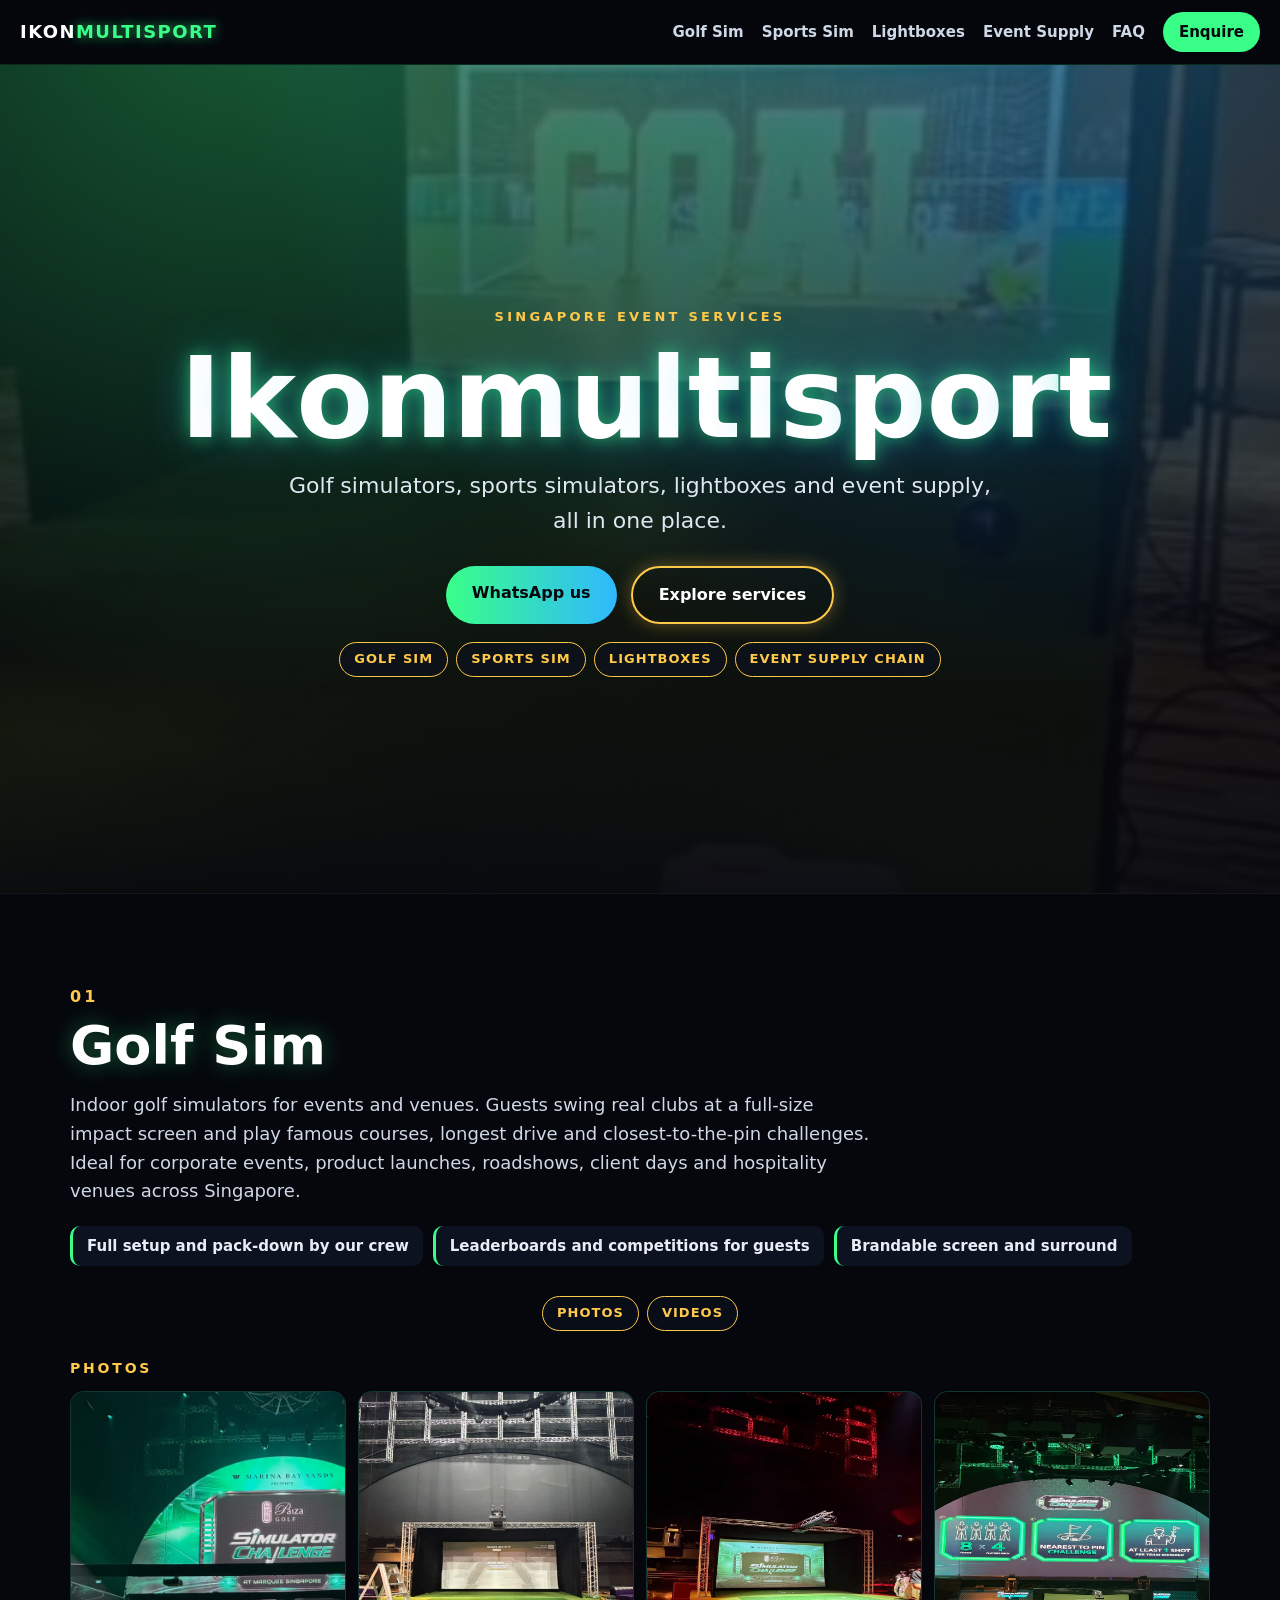
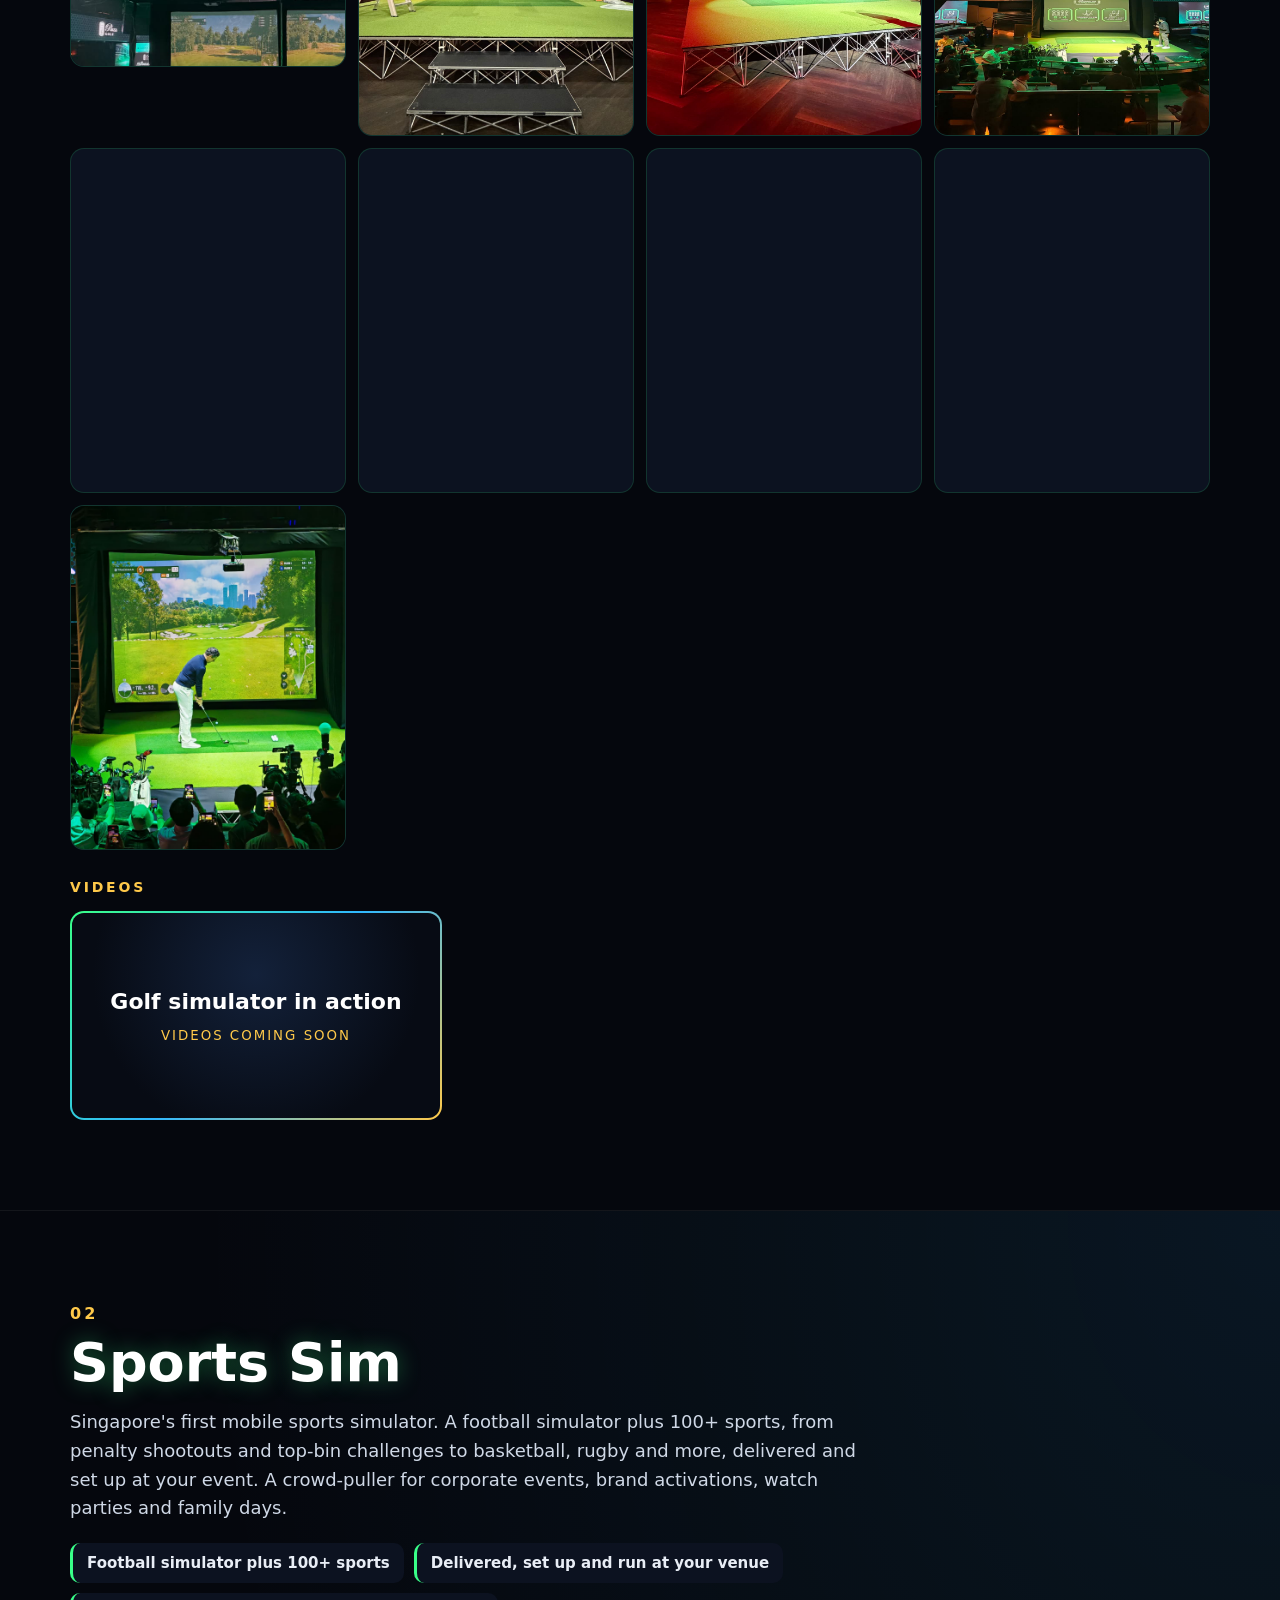
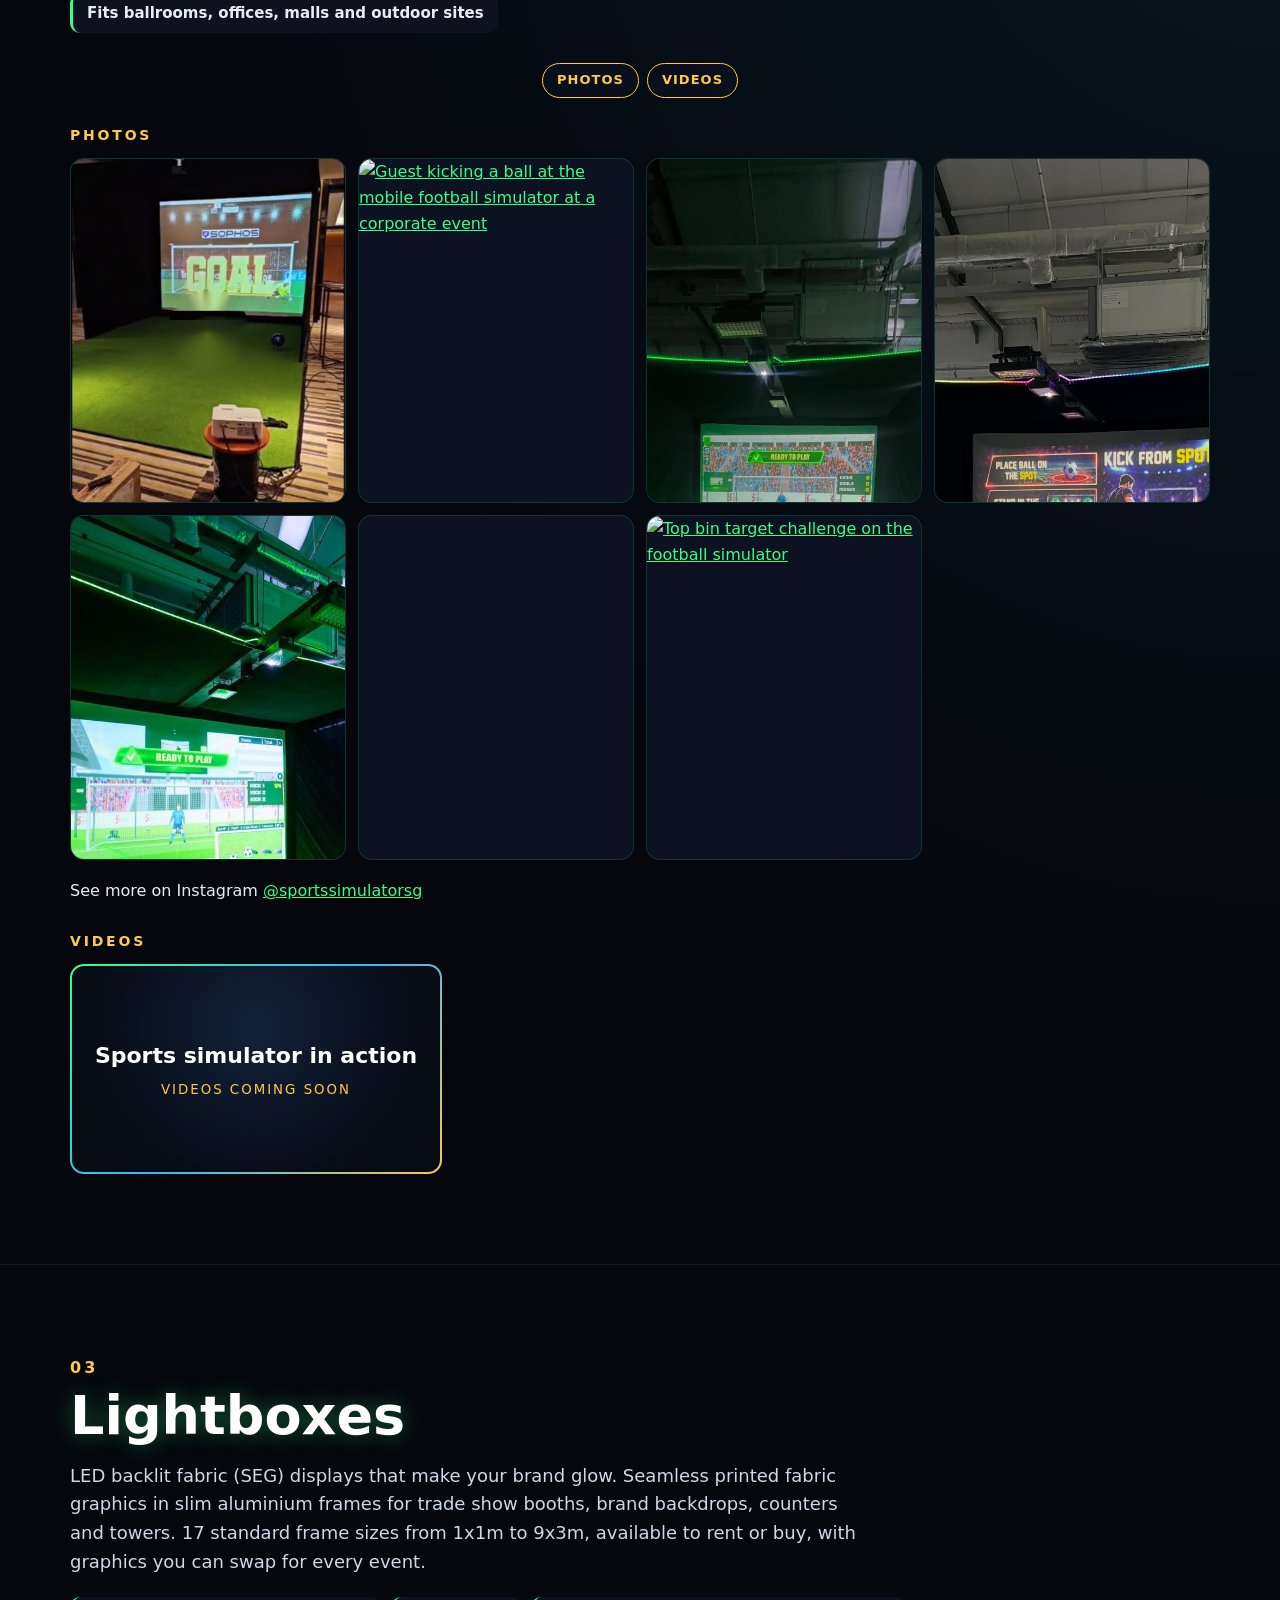
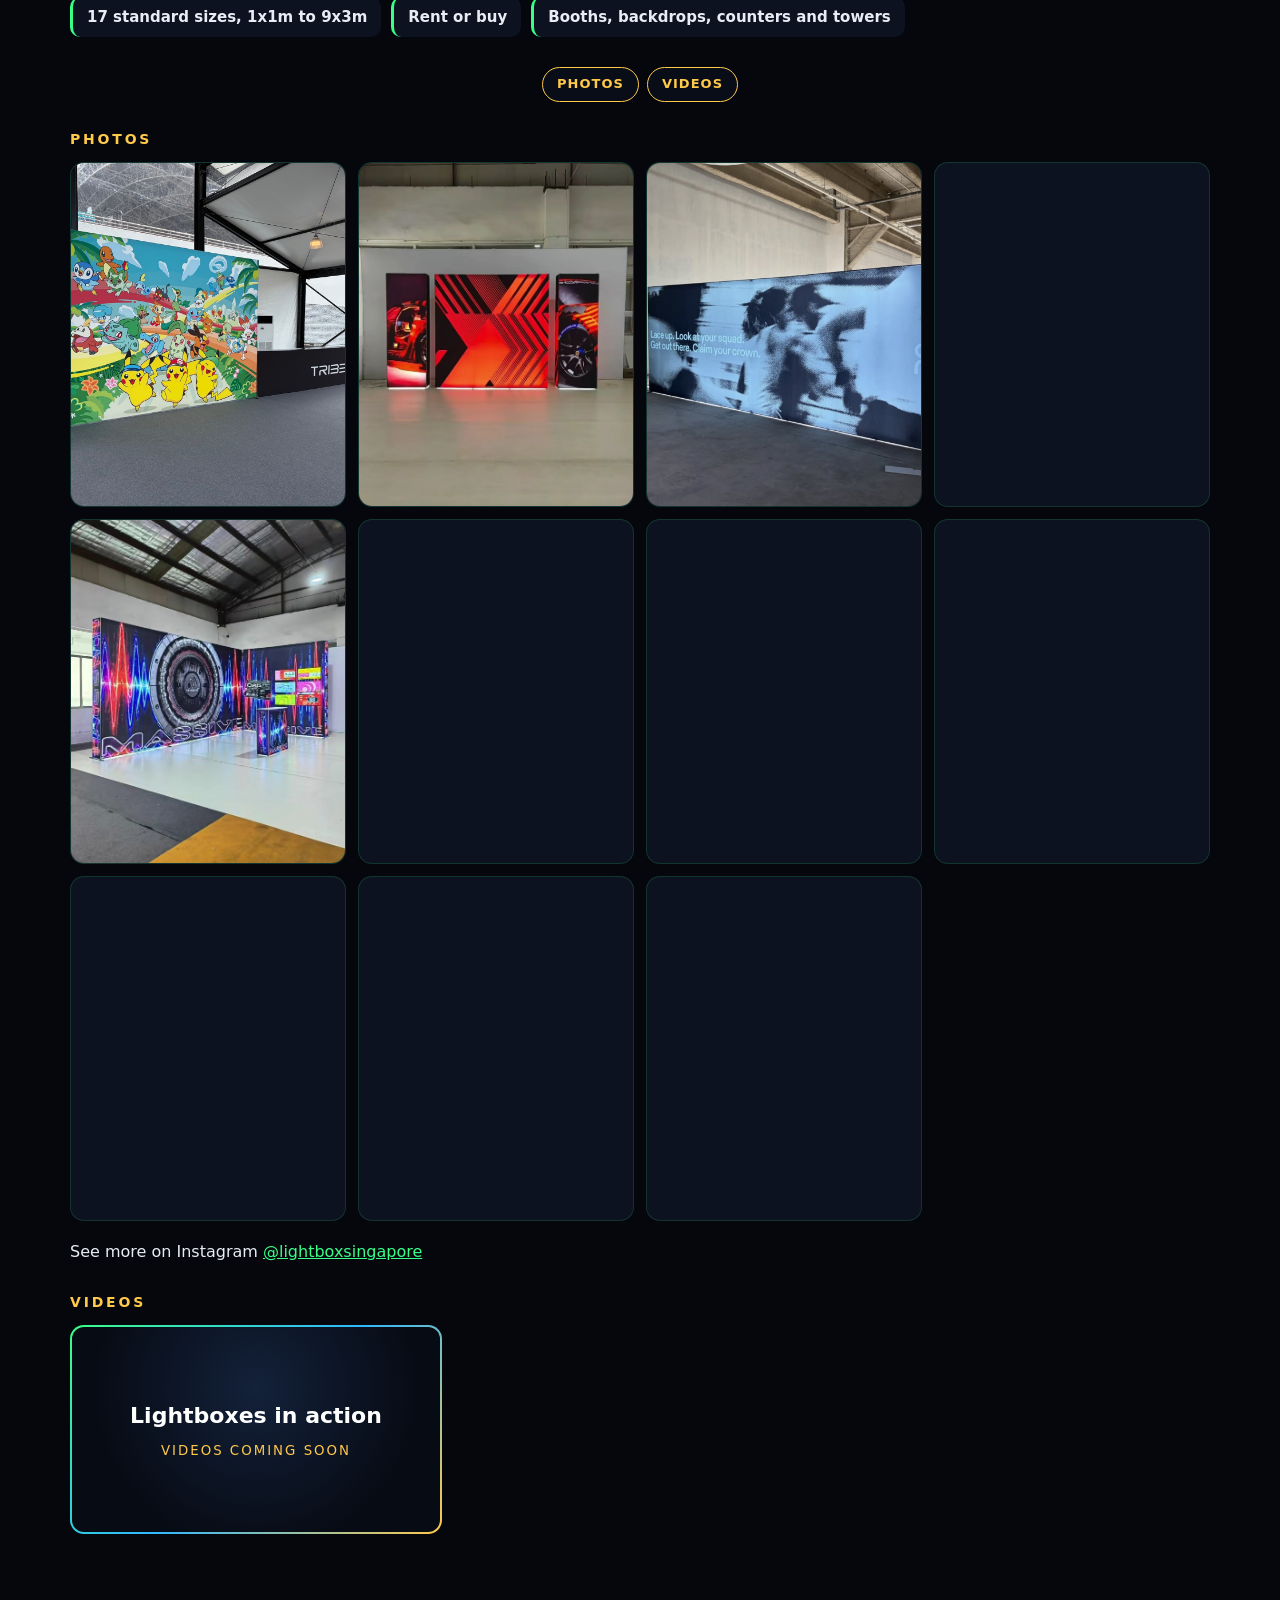
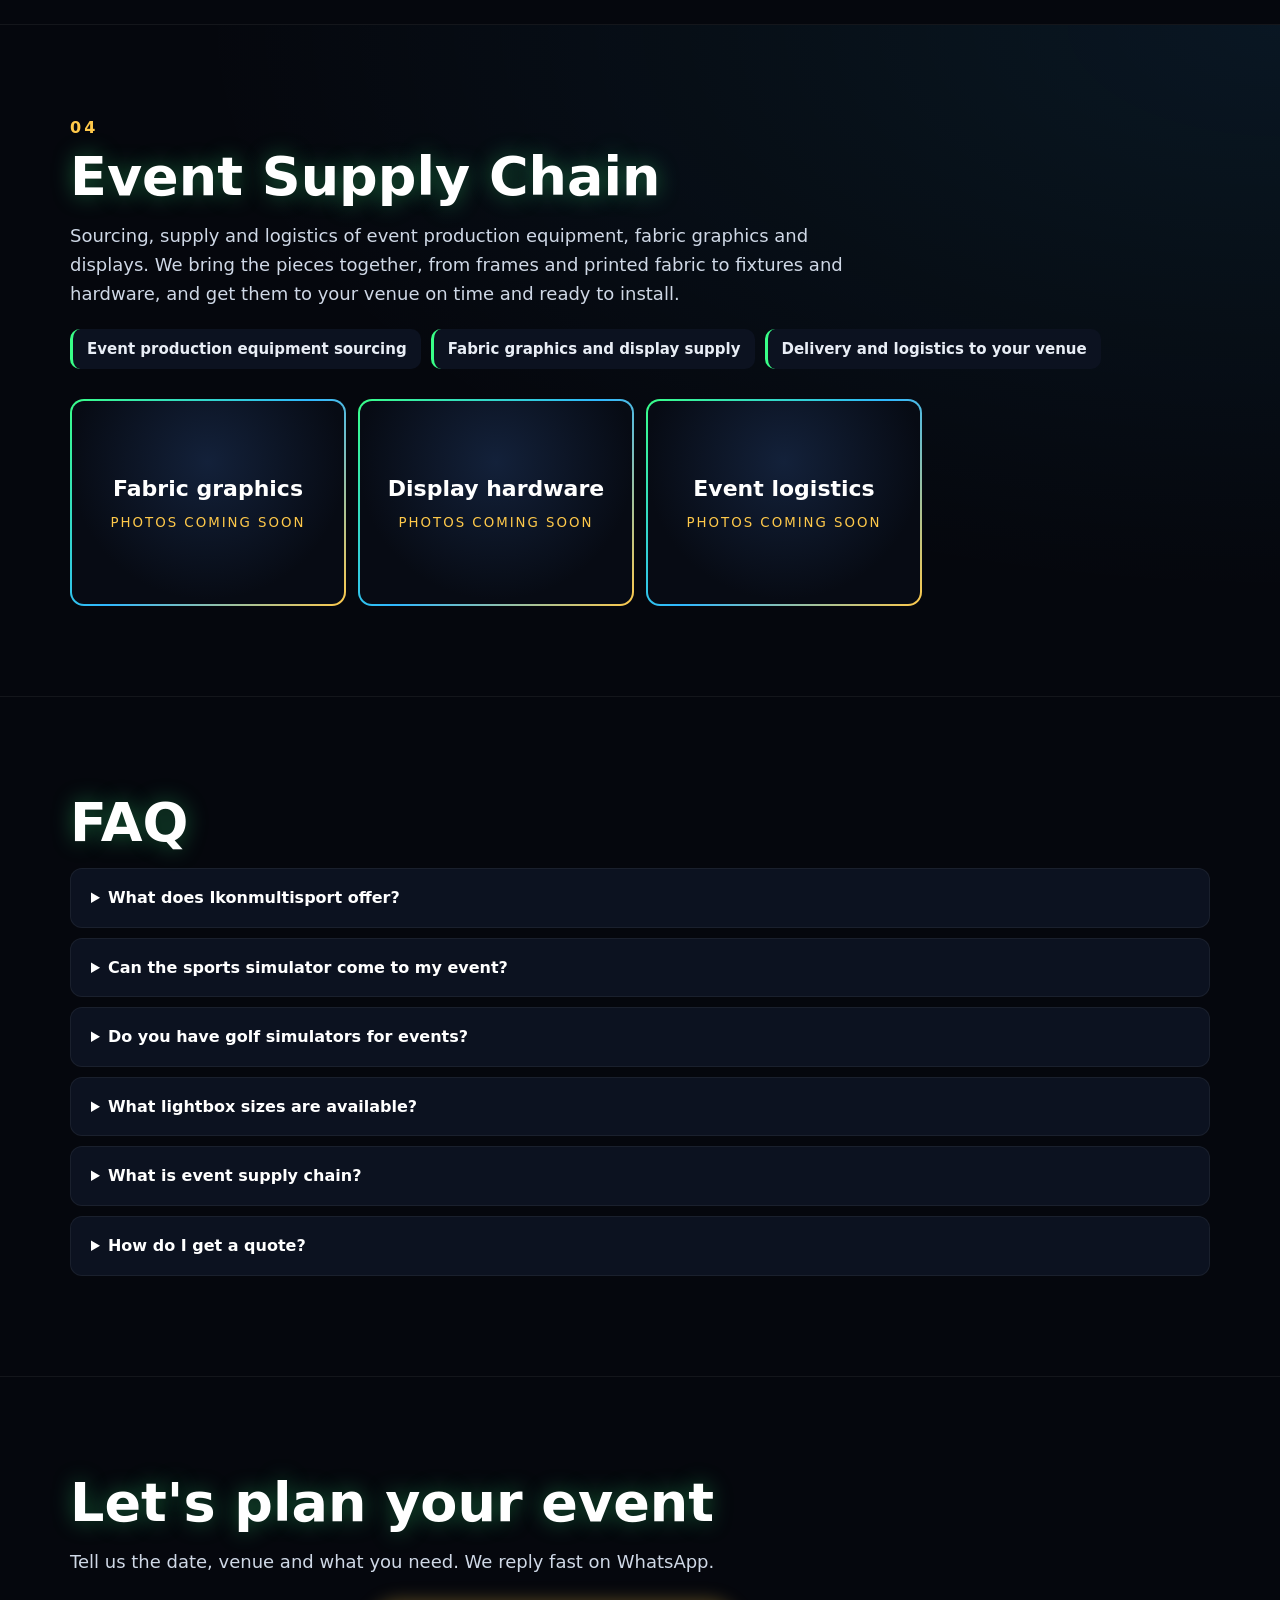
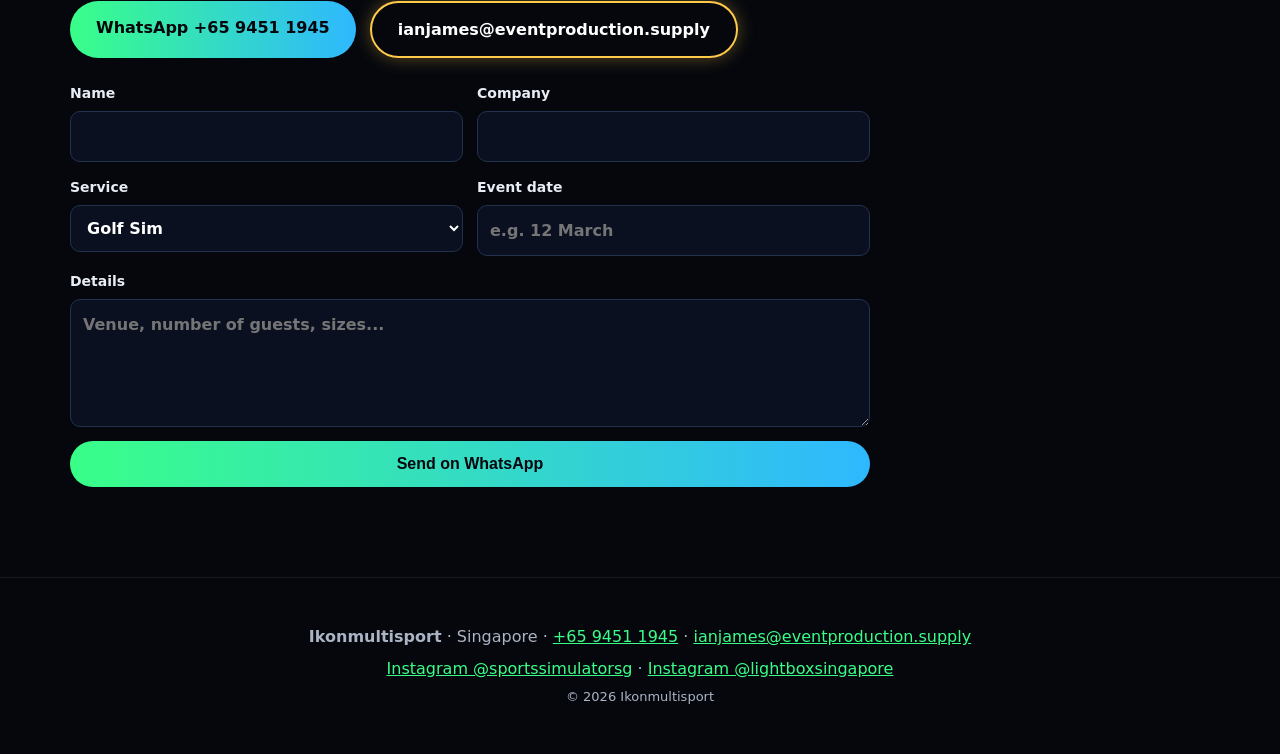
==== commit d254faa2: "Add nine Golf Sim event photos Show the square simulator photo and eight event photos in Golf Sim Ph" ====
--- a/index.html
+++ b/index.html
@@ -12,7 +12,7 @@
 <ul class="chips"><li><a href="#golf">Golf Sim</a></li><li><a href="#sports">Sports Sim</a></li><li><a href="#lightboxes">Lightboxes</a></li><li><a href="#supply">Event Supply Chain</a></li></ul></div></section>
 <section id="golf" class="svc rv"><div class="wrap"><p class="num">01</p><h2>Golf Sim</h2><p class="lead">Indoor golf simulators for events and venues. Guests swing real clubs at a full-size impact screen and play famous courses, longest drive and closest-to-the-pin challenges. Ideal for corporate events, product launches, roadshows, client days and hospitality venues across Singapore.</p>
 <ul class="pts"><li>Full setup and pack-down by our crew</li><li>Leaderboards and competitions for guests</li><li>Brandable screen and surround</li></ul>
-<p class="chips"><a href="#golf-photos">Photos</a><a href="#golf-videos">Videos</a></p><h3 class="sub" id="golf-photos">Photos</h3><div class="gal ph-gal"><div class="ph"><div class="ph-in"><span>Golf simulator</span><small>Photos coming soon</small></div></div><div class="ph"><div class="ph-in"><span>Longest drive challenge</span><small>Photos coming soon</small></div></div><div class="ph"><div class="ph-in"><span>Corporate golf day</span><small>Photos coming soon</small></div></div></div><h3 class="sub" id="golf-videos">Videos</h3><!-- Add a video: replace the placeholder with tiles like
+<p class="chips"><a href="#golf-photos">Photos</a><a href="#golf-videos">Videos</a></p><h3 class="sub" id="golf-photos">Photos</h3><div class="gal"><a class="gi sq" href="images/golf-simulator-event.jpg" data-g="golf" data-caption="Golf simulator event setup."><img src="images/golf-simulator-event.jpg" alt="Golf simulator screens beneath green-lit Simulator Challenge signage." width="640" height="640" loading="lazy" decoding="async"></a><a class="gi" href="images/golf-event-01.jpg" data-g="golf" data-caption="Golf simulator stage during setup."><img src="images/golf-event-01.jpg" alt="Turf stage, impact screen and lighting truss during golf simulator setup." width="1600" height="1200" loading="lazy" decoding="async"></a><a class="gi" href="images/golf-event-02.jpg" data-g="golf" data-caption="Simulator bay under red event lighting."><img src="images/golf-event-02.jpg" alt="An attendee stands beside a golf simulator bay on a raised stage under red lights." width="1600" height="1200" loading="lazy" decoding="async"></a><a class="gi" href="images/golf-event-03.jpg" data-g="golf" data-caption="Guests at the nearest-to-the-pin challenge."><img src="images/golf-event-03.jpg" alt="A crowd faces the stage, where the screen shows nearest-to-the-pin challenge signage." width="1600" height="1200" loading="lazy" decoding="async"></a><a class="gi" href="images/golf-event-04.jpg" data-g="golf" data-caption="Wide view of the Simulator Challenge stage."><img src="images/golf-event-04.jpg" alt="Guests look toward a stage with Simulator Challenge signage above the golf screen." width="1600" height="1200" loading="lazy" decoding="async"></a><a class="gi" href="images/golf-event-05.jpg" data-g="golf" data-caption="Front view of a simulator bay."><img src="images/golf-event-05.jpg" alt="A golf course on the simulator screen, with turf and a golf bag beside the bay." width="1600" height="1200" loading="lazy" decoding="async"></a><a class="gi" href="images/golf-event-06.jpg" data-g="golf" data-caption="Golf bag in front of a simulator screen."><img src="images/golf-event-06.jpg" alt="A golf bag stands on green event turf in front of a simulator screen." width="1600" height="1200" loading="lazy" decoding="async"></a><a class="gi" href="images/golf-event-07.jpg" data-g="golf" data-caption="Bag and caps displayed at the event."><img src="images/golf-event-07.jpg" alt="A red bag and two caps with writing on them sit on a table during the event." width="1600" height="1200" loading="lazy" decoding="async"></a><a class="gi" href="images/golf-event-08.jpg" data-g="golf" data-caption="A golfer using the simulator."><img src="images/golf-event-08.jpg" alt="A golfer swings on the simulator while an audience watches in front of the screen." width="1470" height="1600" loading="lazy" decoding="async"></a></div><h3 class="sub" id="golf-videos">Videos</h3><!-- Add a video: replace the placeholder with tiles like
 <div class="vt"><video controls playsinline preload="metadata" poster="videos/golf-1.jpg"><source src="videos/golf-1.mp4" type="video/mp4"></video></div>
 or YouTube/Vimeo: <div class="vt"><iframe src="https://www.youtube-nocookie.com/embed/VIDEO_ID" title="..." loading="lazy" allowfullscreen allow="autoplay; encrypted-media; picture-in-picture"></iframe></div> --><div class="vgal"><div class="ph vph"><div class="ph-in"><span>Golf simulator in action</span><small>Videos coming soon</small></div></div></div></div></section>
 <section id="sports" class="svc rv"><div class="wrap"><p class="num">02</p><h2>Sports Sim</h2><p class="lead">Singapore's first mobile sports simulator. A football simulator plus 100+ sports, from penalty shootouts and top-bin challenges to basketball, rugby and more, delivered and set up at your event. A crowd-puller for corporate events, brand activations, watch parties and family days.</p>
--- a/css/style.css
+++ b/css/style.css
@@ -38,6 +38,7 @@
 .gal{display:grid;grid-template-columns:repeat(auto-fill,minmax(220px,1fr));gap:12px}
 .gi{display:block;aspect-ratio:4/5;overflow:hidden;border-radius:14px;background:var(--c);border:1px solid rgba(57,255,136,.15)}
 .gi img{width:100%;height:100%;-o-object-fit:cover;object-fit:cover;-webkit-transition:-webkit-transform .5s;transition:transform .5s}
+.gi.sq{aspect-ratio:1/1}.gi.sq img{-o-object-fit:contain;object-fit:contain}
 .gi:hover img{-webkit-transform:scale(1.05);transform:scale(1.05)}
 .ph{aspect-ratio:4/3;border-radius:14px;padding:2px;background:-webkit-linear-gradient(315deg,var(--g),var(--b),var(--au));background:linear-gradient(135deg,var(--g),var(--b),var(--au))}
 .ph-in{height:100%;border-radius:12px;background:radial-gradient(circle at 50% 30%,#13213a,#070b14 70%);display:flex;flex-direction:column;align-items:center;justify-content:center;text-align:center;padding:20px}
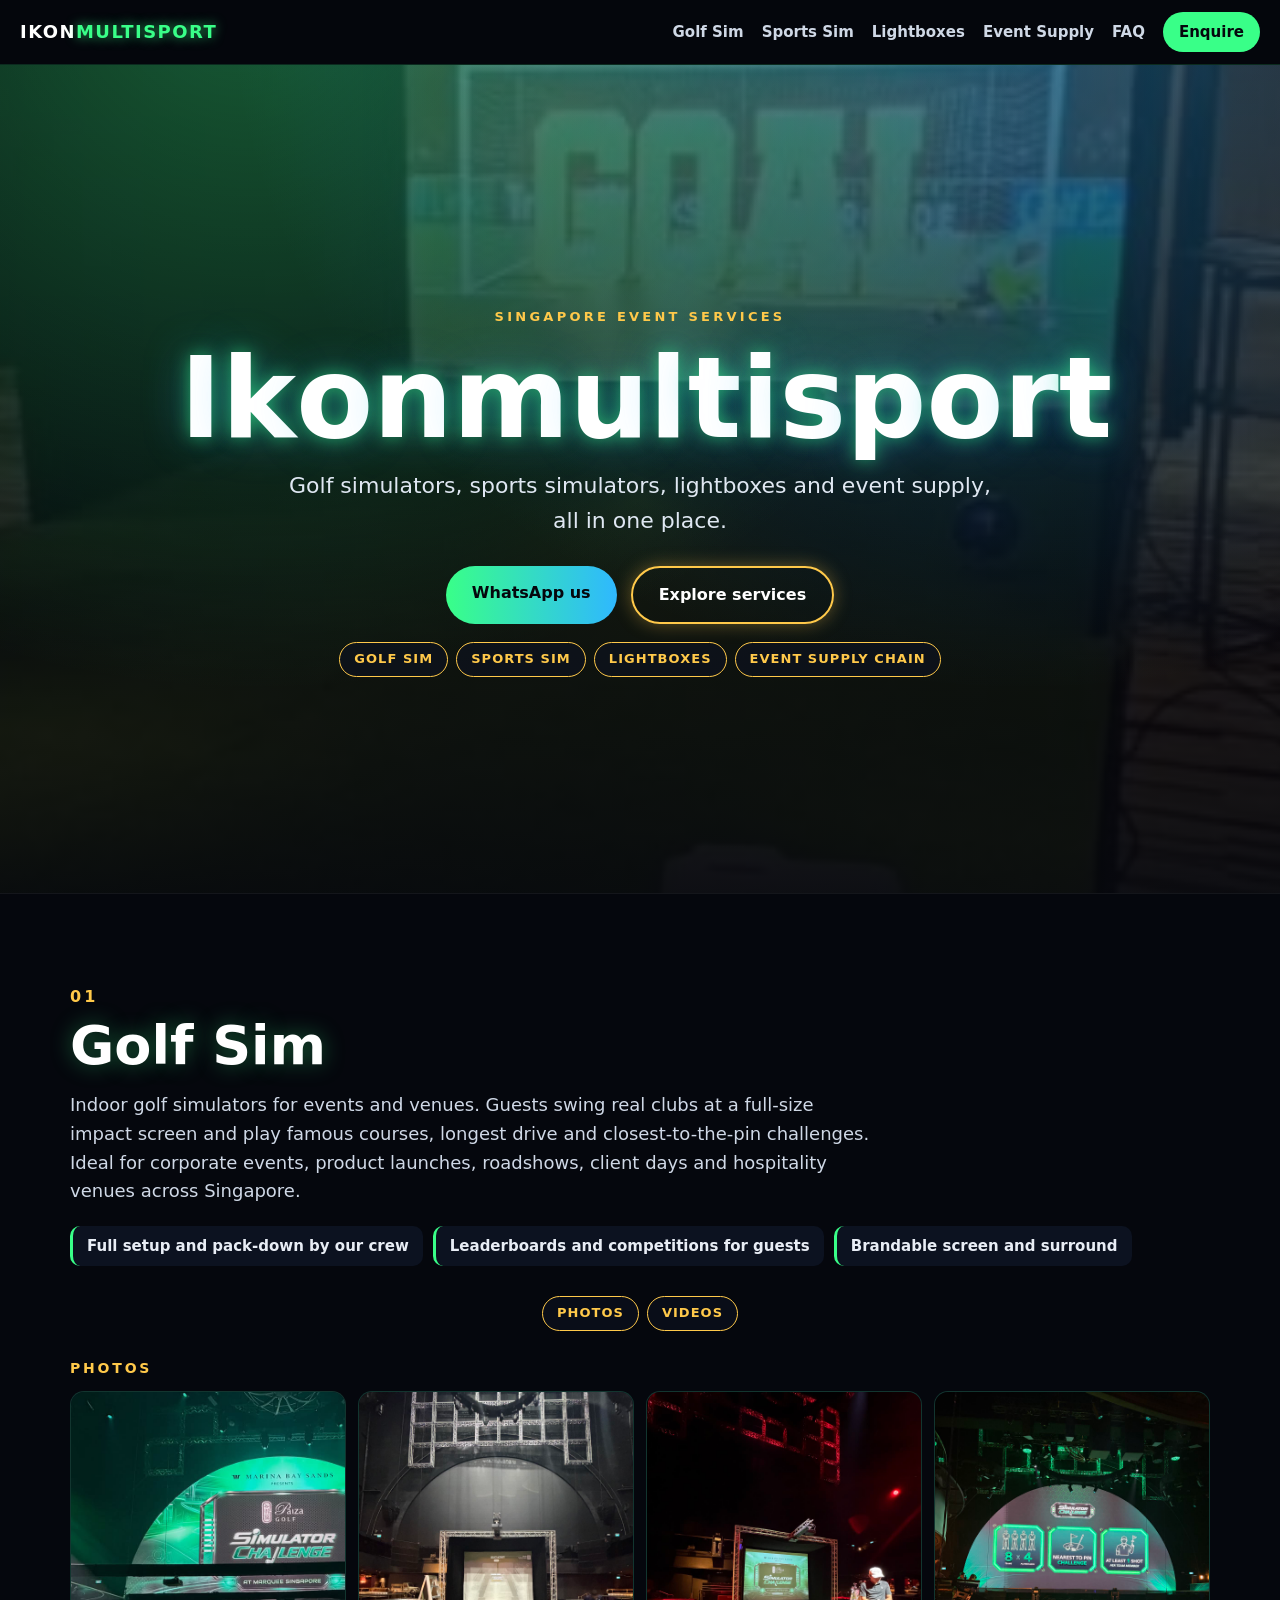
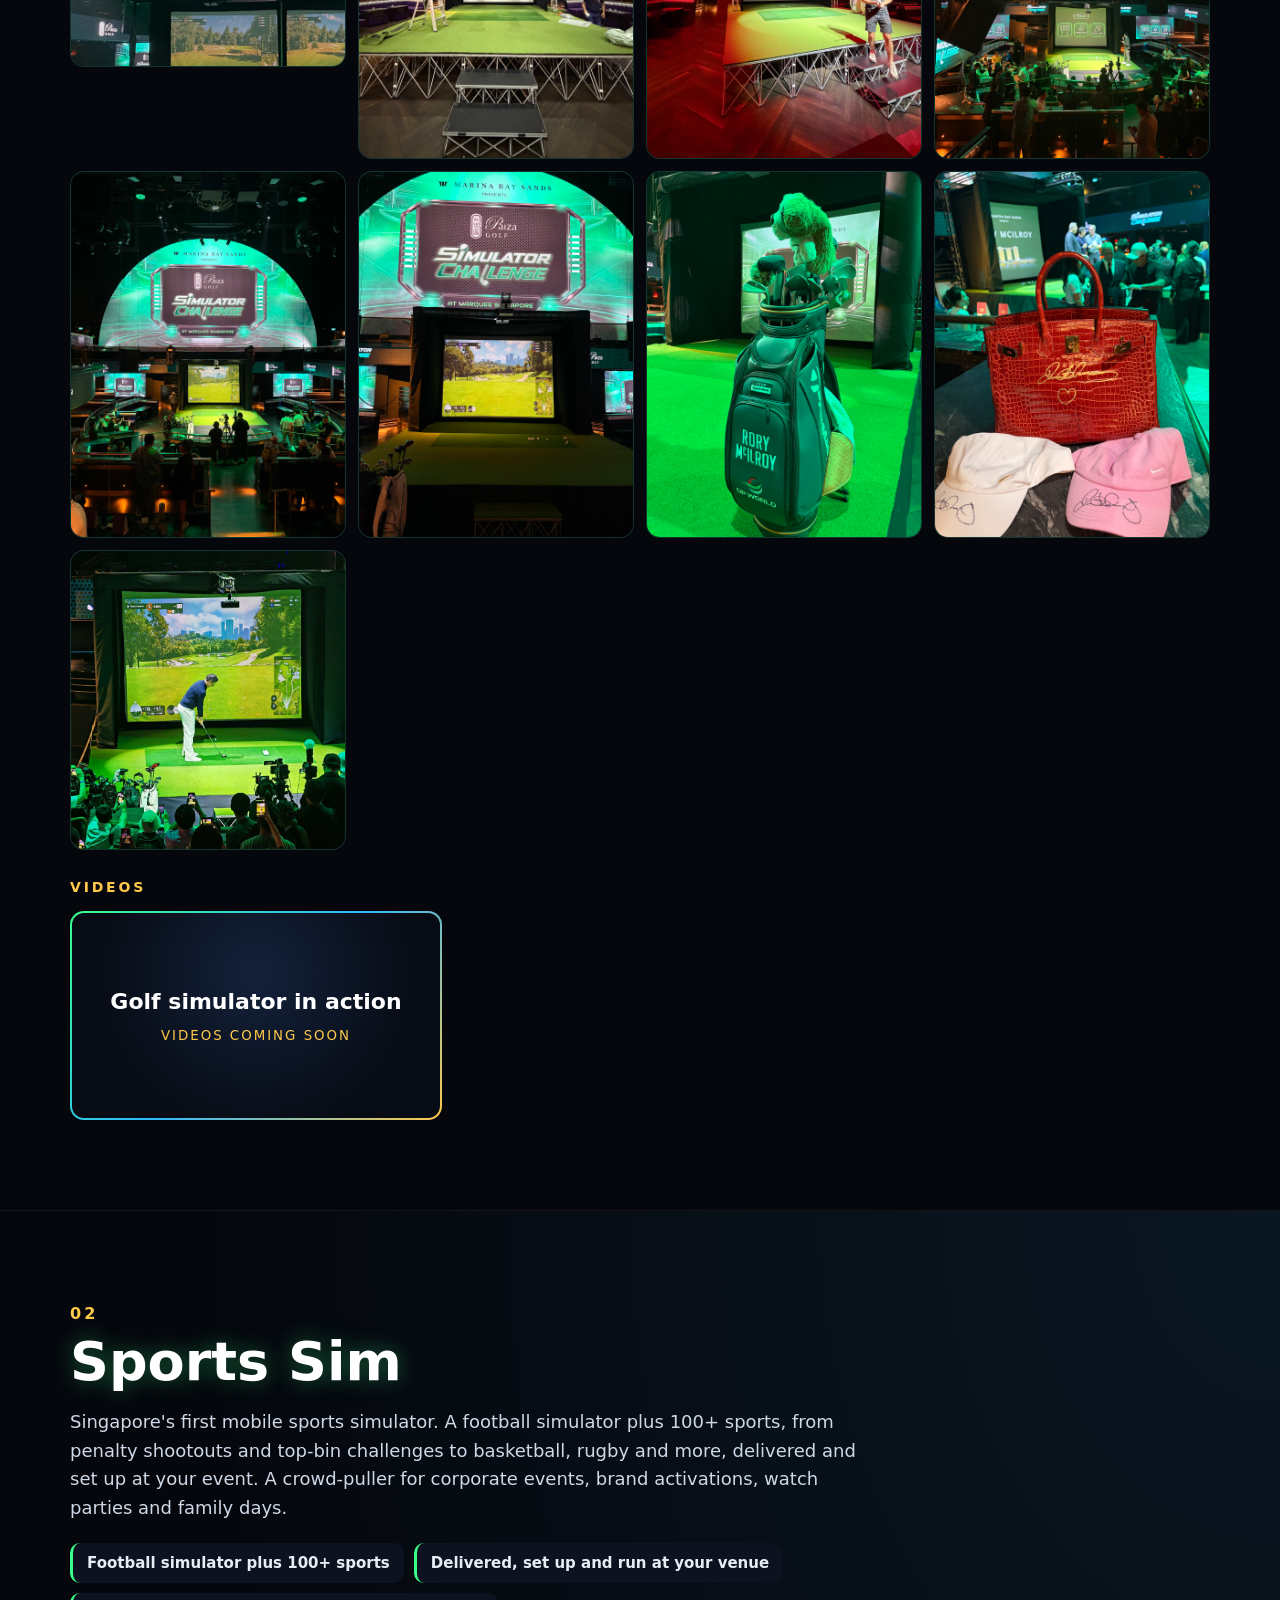
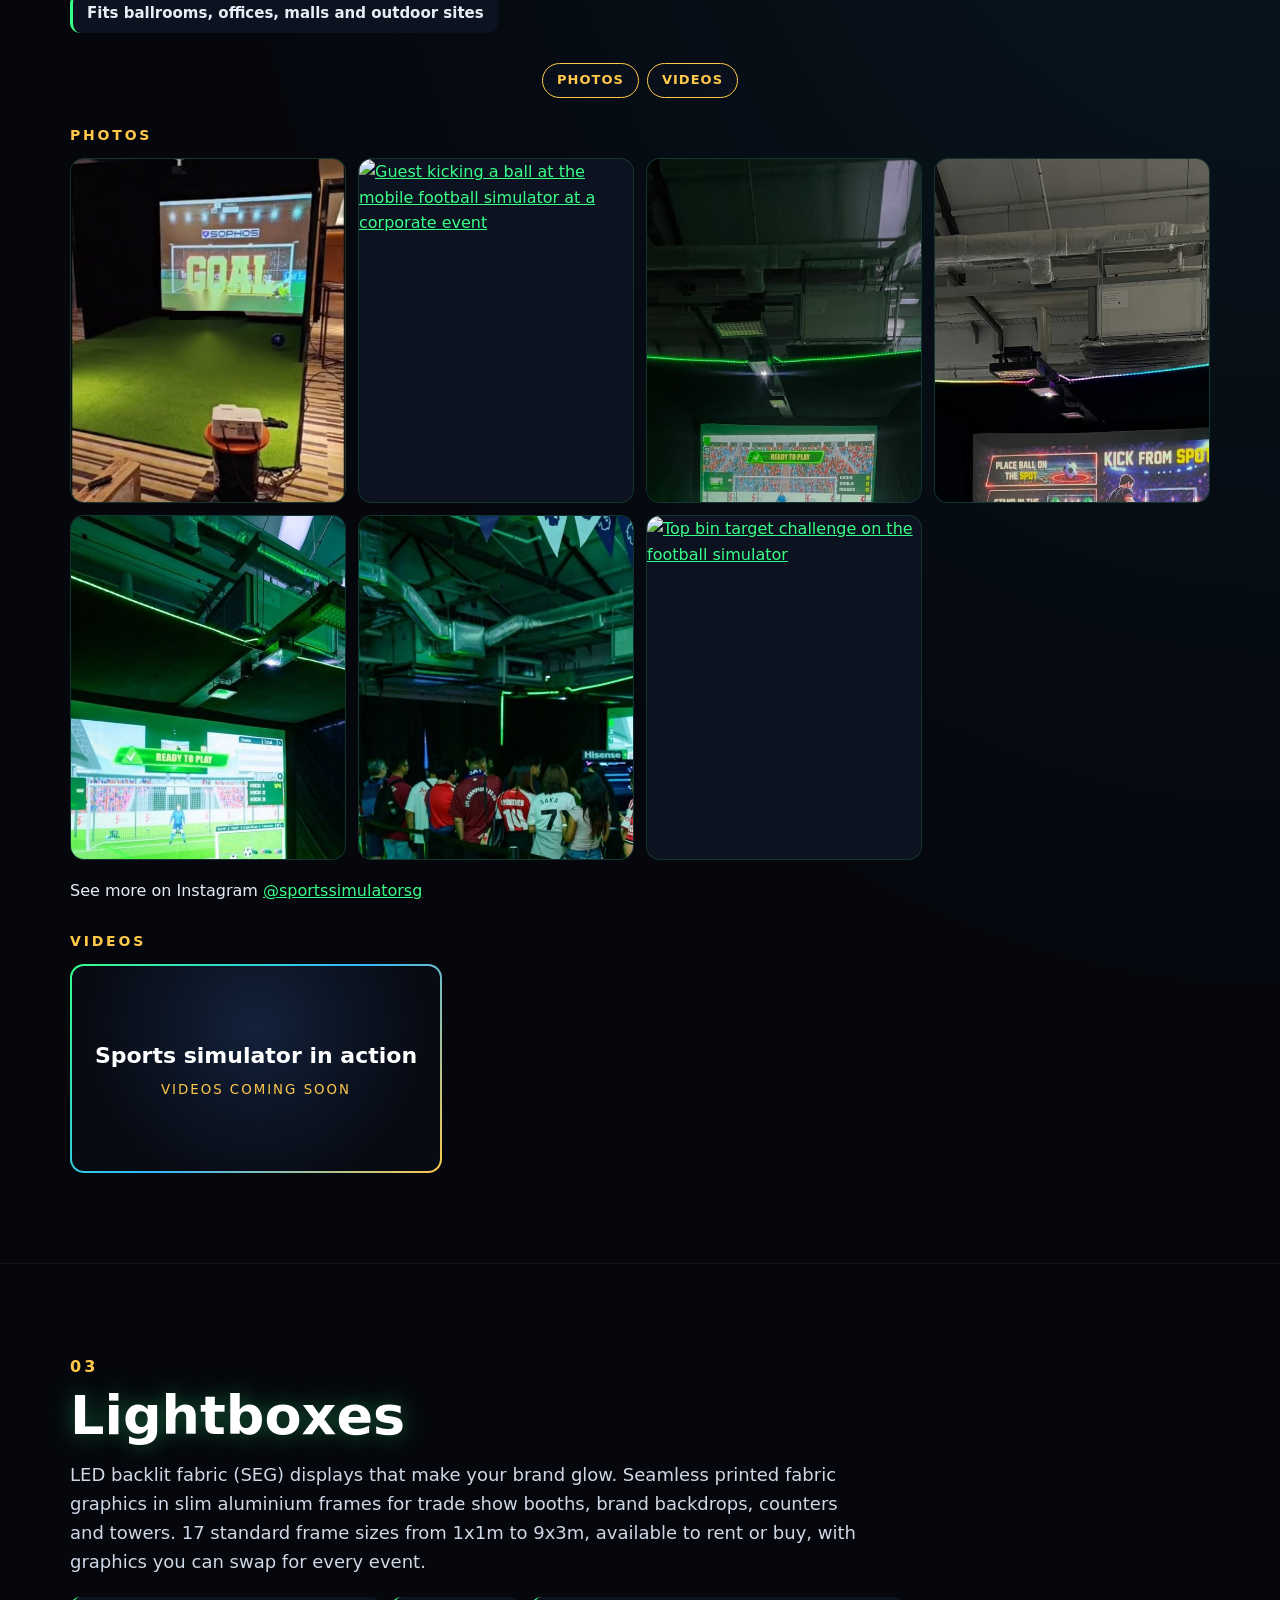
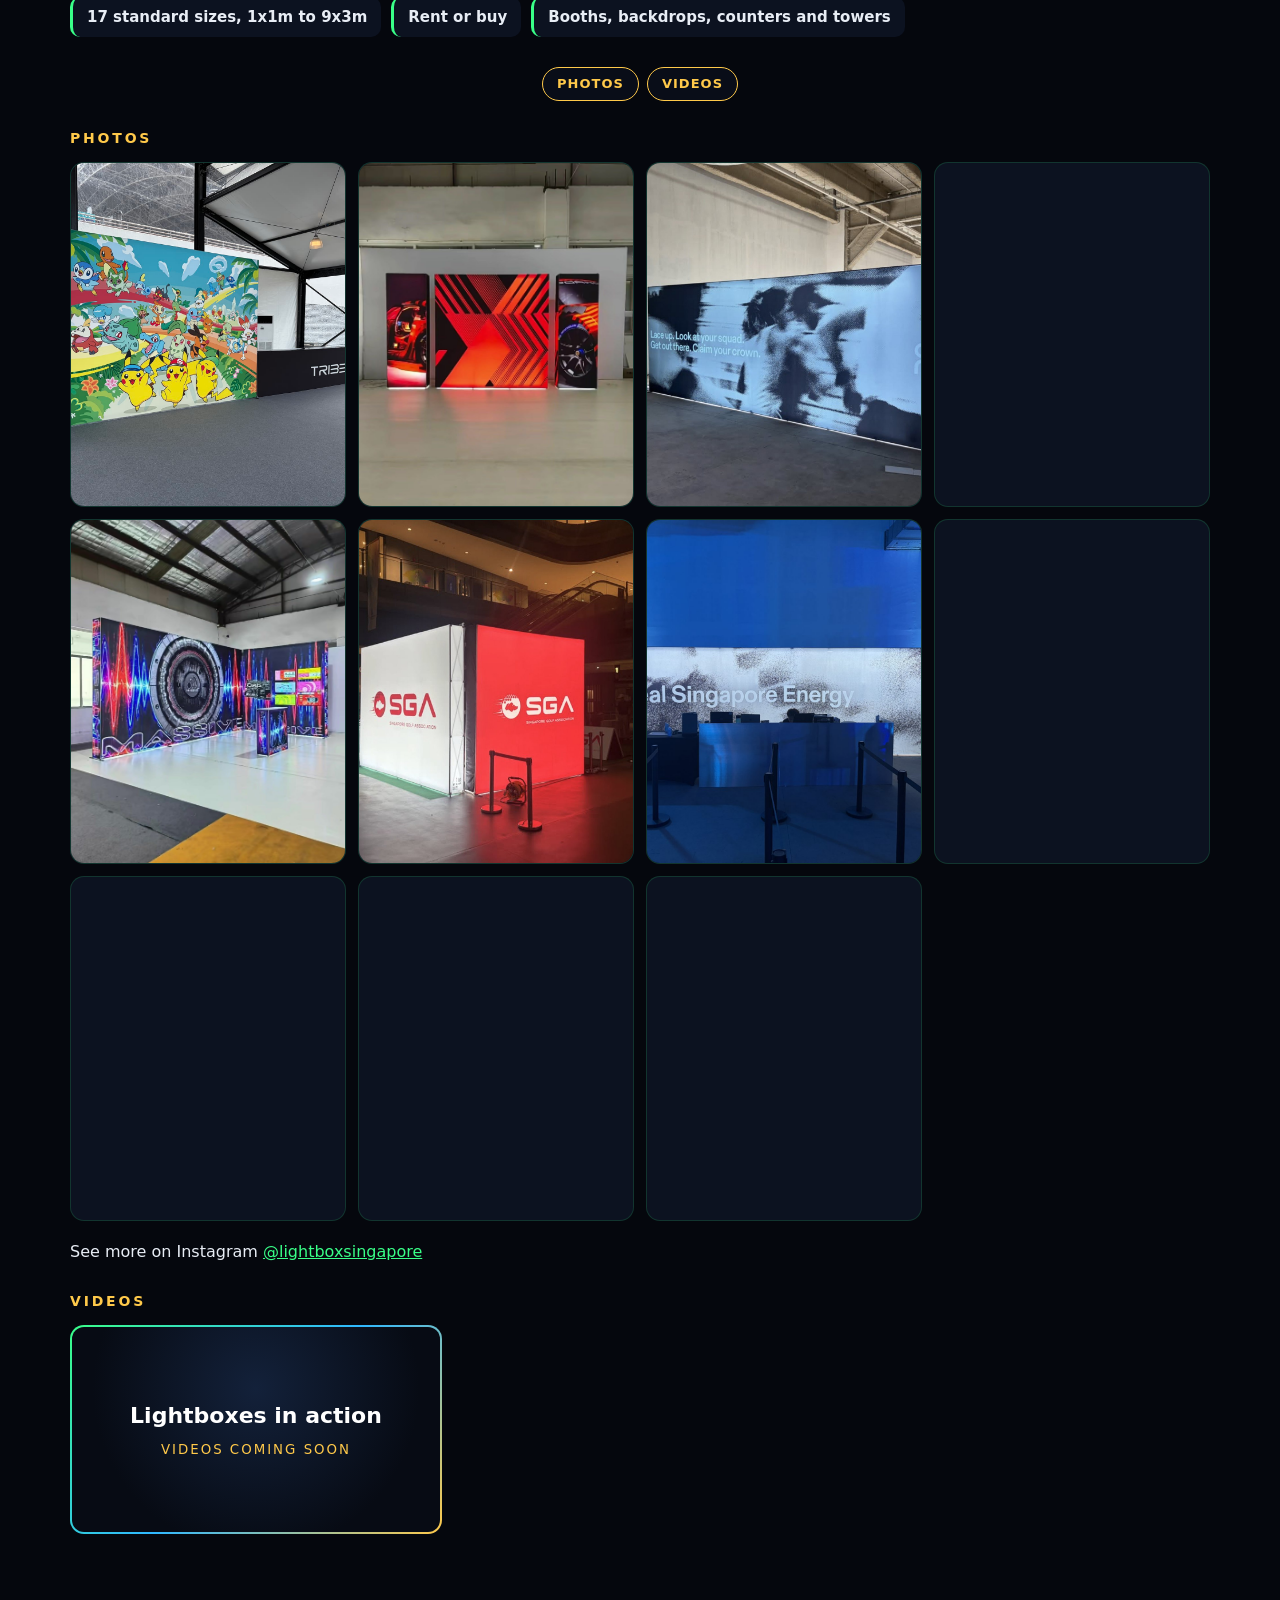
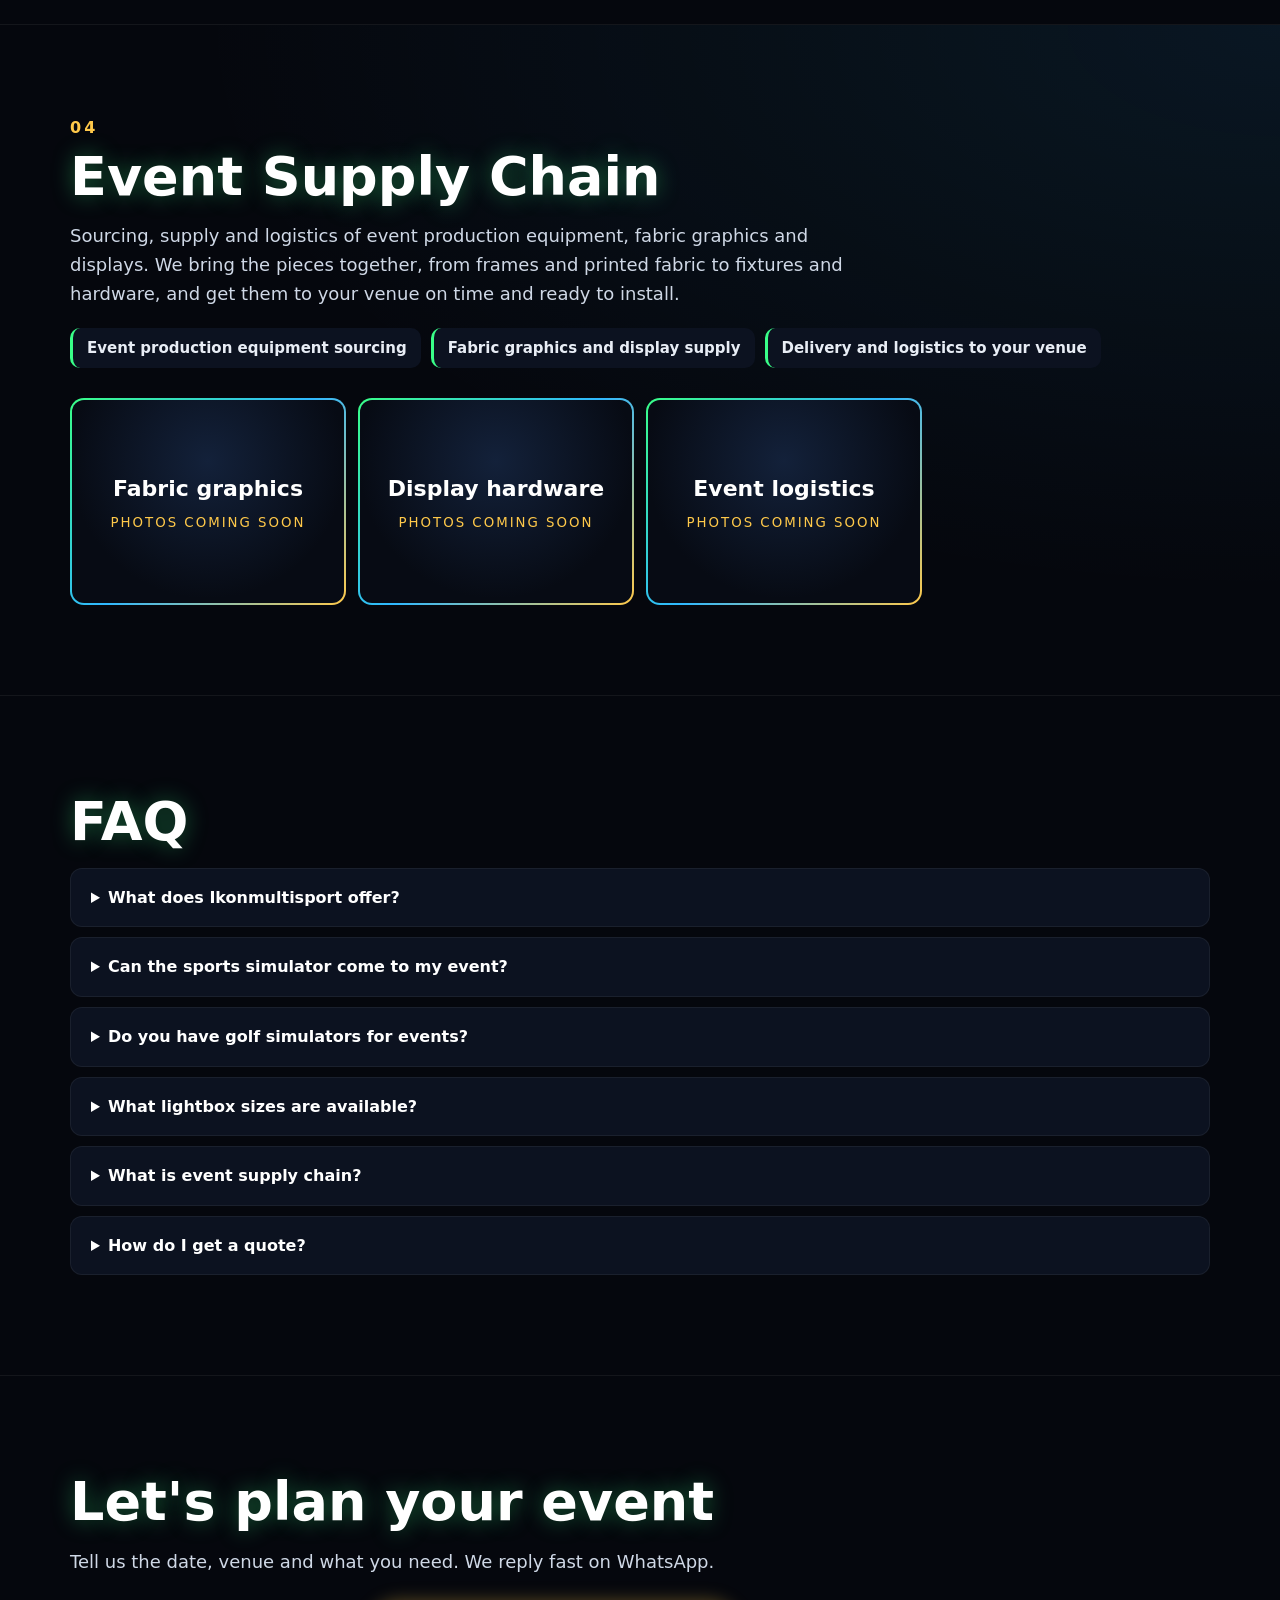
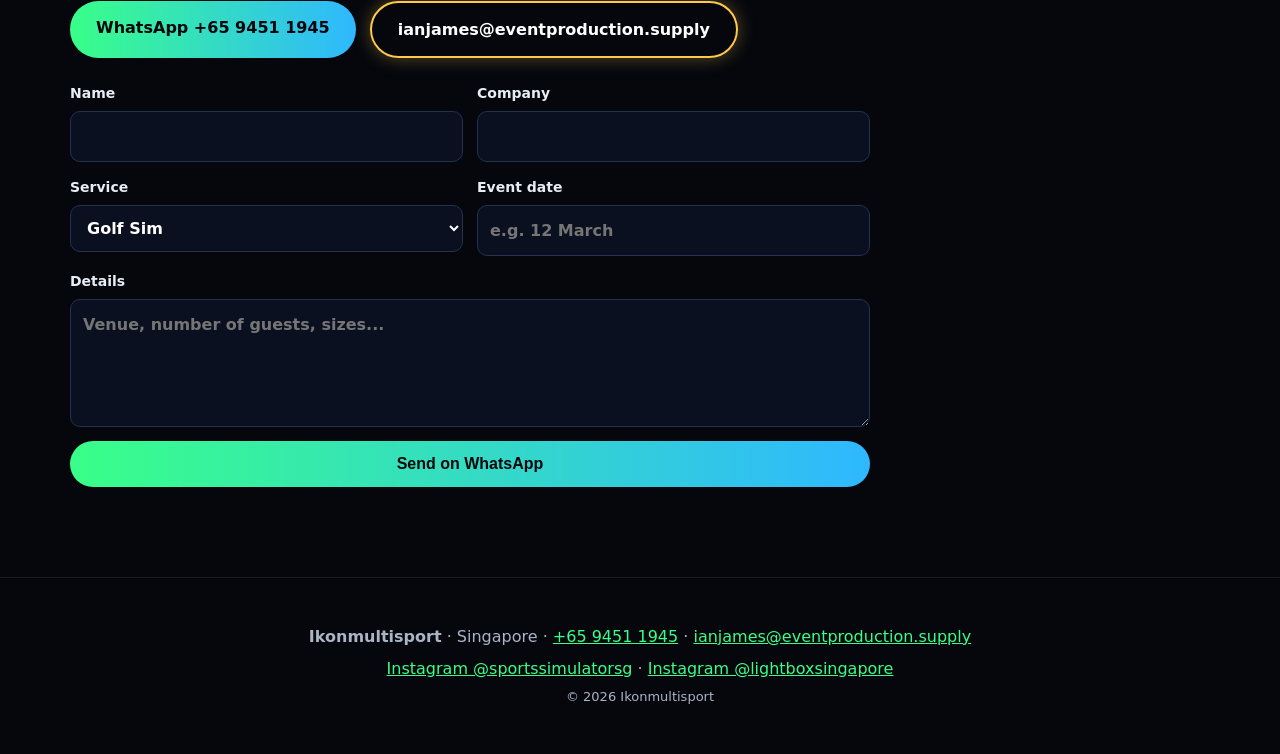
==== commit 02220fd5: "Correct Golf Sim photo orientation and full-frame thumbnails Photos 01-07 were stored landscape with" ====
--- a/index.html
+++ b/index.html
@@ -12,7 +12,7 @@
 <ul class="chips"><li><a href="#golf">Golf Sim</a></li><li><a href="#sports">Sports Sim</a></li><li><a href="#lightboxes">Lightboxes</a></li><li><a href="#supply">Event Supply Chain</a></li></ul></div></section>
 <section id="golf" class="svc rv"><div class="wrap"><p class="num">01</p><h2>Golf Sim</h2><p class="lead">Indoor golf simulators for events and venues. Guests swing real clubs at a full-size impact screen and play famous courses, longest drive and closest-to-the-pin challenges. Ideal for corporate events, product launches, roadshows, client days and hospitality venues across Singapore.</p>
 <ul class="pts"><li>Full setup and pack-down by our crew</li><li>Leaderboards and competitions for guests</li><li>Brandable screen and surround</li></ul>
-<p class="chips"><a href="#golf-photos">Photos</a><a href="#golf-videos">Videos</a></p><h3 class="sub" id="golf-photos">Photos</h3><div class="gal"><a class="gi sq" href="images/golf-simulator-event.jpg" data-g="golf" data-caption="Golf simulator event setup."><img src="images/golf-simulator-event.jpg" alt="Golf simulator screens beneath green-lit Simulator Challenge signage." width="640" height="640" loading="lazy" decoding="async"></a><a class="gi" href="images/golf-event-01.jpg" data-g="golf" data-caption="Golf simulator stage during setup."><img src="images/golf-event-01.jpg" alt="Turf stage, impact screen and lighting truss during golf simulator setup." width="1600" height="1200" loading="lazy" decoding="async"></a><a class="gi" href="images/golf-event-02.jpg" data-g="golf" data-caption="Simulator bay under red event lighting."><img src="images/golf-event-02.jpg" alt="An attendee stands beside a golf simulator bay on a raised stage under red lights." width="1600" height="1200" loading="lazy" decoding="async"></a><a class="gi" href="images/golf-event-03.jpg" data-g="golf" data-caption="Guests at the nearest-to-the-pin challenge."><img src="images/golf-event-03.jpg" alt="A crowd faces the stage, where the screen shows nearest-to-the-pin challenge signage." width="1600" height="1200" loading="lazy" decoding="async"></a><a class="gi" href="images/golf-event-04.jpg" data-g="golf" data-caption="Wide view of the Simulator Challenge stage."><img src="images/golf-event-04.jpg" alt="Guests look toward a stage with Simulator Challenge signage above the golf screen." width="1600" height="1200" loading="lazy" decoding="async"></a><a class="gi" href="images/golf-event-05.jpg" data-g="golf" data-caption="Front view of a simulator bay."><img src="images/golf-event-05.jpg" alt="A golf course on the simulator screen, with turf and a golf bag beside the bay." width="1600" height="1200" loading="lazy" decoding="async"></a><a class="gi" href="images/golf-event-06.jpg" data-g="golf" data-caption="Golf bag in front of a simulator screen."><img src="images/golf-event-06.jpg" alt="A golf bag stands on green event turf in front of a simulator screen." width="1600" height="1200" loading="lazy" decoding="async"></a><a class="gi" href="images/golf-event-07.jpg" data-g="golf" data-caption="Bag and caps displayed at the event."><img src="images/golf-event-07.jpg" alt="A red bag and two caps with writing on them sit on a table during the event." width="1600" height="1200" loading="lazy" decoding="async"></a><a class="gi" href="images/golf-event-08.jpg" data-g="golf" data-caption="A golfer using the simulator."><img src="images/golf-event-08.jpg" alt="A golfer swings on the simulator while an audience watches in front of the screen." width="1470" height="1600" loading="lazy" decoding="async"></a></div><h3 class="sub" id="golf-videos">Videos</h3><!-- Add a video: replace the placeholder with tiles like
+<p class="chips"><a href="#golf-photos">Photos</a><a href="#golf-videos">Videos</a></p><h3 class="sub" id="golf-photos">Photos</h3><div class="gal golf"><a class="gi full" href="images/golf-simulator-event.jpg" data-g="golf" data-caption="Golf simulator event setup."><img src="images/golf-simulator-event.jpg" alt="Golf simulator screens beneath green-lit Simulator Challenge signage." width="640" height="640" loading="lazy" decoding="async"></a><a class="gi full" href="images/golf-event-01.jpg" data-g="golf" data-caption="Golf simulator stage during setup."><img src="images/golf-event-01.jpg" alt="Turf stage, impact screen and lighting truss during golf simulator setup." width="1200" height="1600" loading="lazy" decoding="async"></a><a class="gi full" href="images/golf-event-02.jpg" data-g="golf" data-caption="Simulator bay under red event lighting."><img src="images/golf-event-02.jpg" alt="An attendee stands beside a golf simulator bay on a raised stage under red lights." width="1200" height="1600" loading="lazy" decoding="async"></a><a class="gi full" href="images/golf-event-03.jpg" data-g="golf" data-caption="Guests at the nearest-to-the-pin challenge."><img src="images/golf-event-03.jpg" alt="A crowd faces the stage, where the screen shows nearest-to-the-pin challenge signage." width="1200" height="1600" loading="lazy" decoding="async"></a><a class="gi full" href="images/golf-event-04.jpg" data-g="golf" data-caption="Wide view of the Simulator Challenge stage."><img src="images/golf-event-04.jpg" alt="Guests look toward a stage with Simulator Challenge signage above the golf screen." width="1200" height="1600" loading="lazy" decoding="async"></a><a class="gi full" href="images/golf-event-05.jpg" data-g="golf" data-caption="Front view of a simulator bay."><img src="images/golf-event-05.jpg" alt="A golf course on the simulator screen, with turf and a golf bag beside the bay." width="1200" height="1600" loading="lazy" decoding="async"></a><a class="gi full" href="images/golf-event-06.jpg" data-g="golf" data-caption="Golf bag in front of a simulator screen."><img src="images/golf-event-06.jpg" alt="A golf bag stands on green event turf in front of a simulator screen." width="1200" height="1600" loading="lazy" decoding="async"></a><a class="gi full" href="images/golf-event-07.jpg" data-g="golf" data-caption="Bag and caps displayed at the event."><img src="images/golf-event-07.jpg" alt="A red bag and two caps with writing on them sit on a table during the event." width="1200" height="1600" loading="lazy" decoding="async"></a><a class="gi full" href="images/golf-event-08.jpg" data-g="golf" data-caption="A golfer using the simulator."><img src="images/golf-event-08.jpg" alt="A golfer swings on the simulator while an audience watches in front of the screen." width="1470" height="1600" loading="lazy" decoding="async"></a></div><h3 class="sub" id="golf-videos">Videos</h3><!-- Add a video: replace the placeholder with tiles like
 <div class="vt"><video controls playsinline preload="metadata" poster="videos/golf-1.jpg"><source src="videos/golf-1.mp4" type="video/mp4"></video></div>
 or YouTube/Vimeo: <div class="vt"><iframe src="https://www.youtube-nocookie.com/embed/VIDEO_ID" title="..." loading="lazy" allowfullscreen allow="autoplay; encrypted-media; picture-in-picture"></iframe></div> --><div class="vgal"><div class="ph vph"><div class="ph-in"><span>Golf simulator in action</span><small>Videos coming soon</small></div></div></div></div></section>
 <section id="sports" class="svc rv"><div class="wrap"><p class="num">02</p><h2>Sports Sim</h2><p class="lead">Singapore's first mobile sports simulator. A football simulator plus 100+ sports, from penalty shootouts and top-bin challenges to basketball, rugby and more, delivered and set up at your event. A crowd-puller for corporate events, brand activations, watch parties and family days.</p>
--- a/css/style.css
+++ b/css/style.css
@@ -38,8 +38,11 @@
 .gal{display:grid;grid-template-columns:repeat(auto-fill,minmax(220px,1fr));gap:12px}
 .gi{display:block;aspect-ratio:4/5;overflow:hidden;border-radius:14px;background:var(--c);border:1px solid rgba(57,255,136,.15)}
 .gi img{width:100%;height:100%;-o-object-fit:cover;object-fit:cover;-webkit-transition:-webkit-transform .5s;transition:transform .5s}
-.gi.sq{aspect-ratio:1/1}.gi.sq img{-o-object-fit:contain;object-fit:contain}
 .gi:hover img{-webkit-transform:scale(1.05);transform:scale(1.05)}
+.gal.golf{align-items:start}
+.gi.full{aspect-ratio:auto;height:auto}
+.gi.full img{width:100%;height:auto;-o-object-fit:contain;object-fit:contain}
+.gi.full:hover img{-webkit-transform:none;transform:none}
 .ph{aspect-ratio:4/3;border-radius:14px;padding:2px;background:-webkit-linear-gradient(315deg,var(--g),var(--b),var(--au));background:linear-gradient(135deg,var(--g),var(--b),var(--au))}
 .ph-in{height:100%;border-radius:12px;background:radial-gradient(circle at 50% 30%,#13213a,#070b14 70%);display:flex;flex-direction:column;align-items:center;justify-content:center;text-align:center;padding:20px}
 .ph-in span{font-size:22px;font-weight:800;color:#fff}.ph-in small{color:var(--au);letter-spacing:.15em;text-transform:uppercase;margin-top:6px}
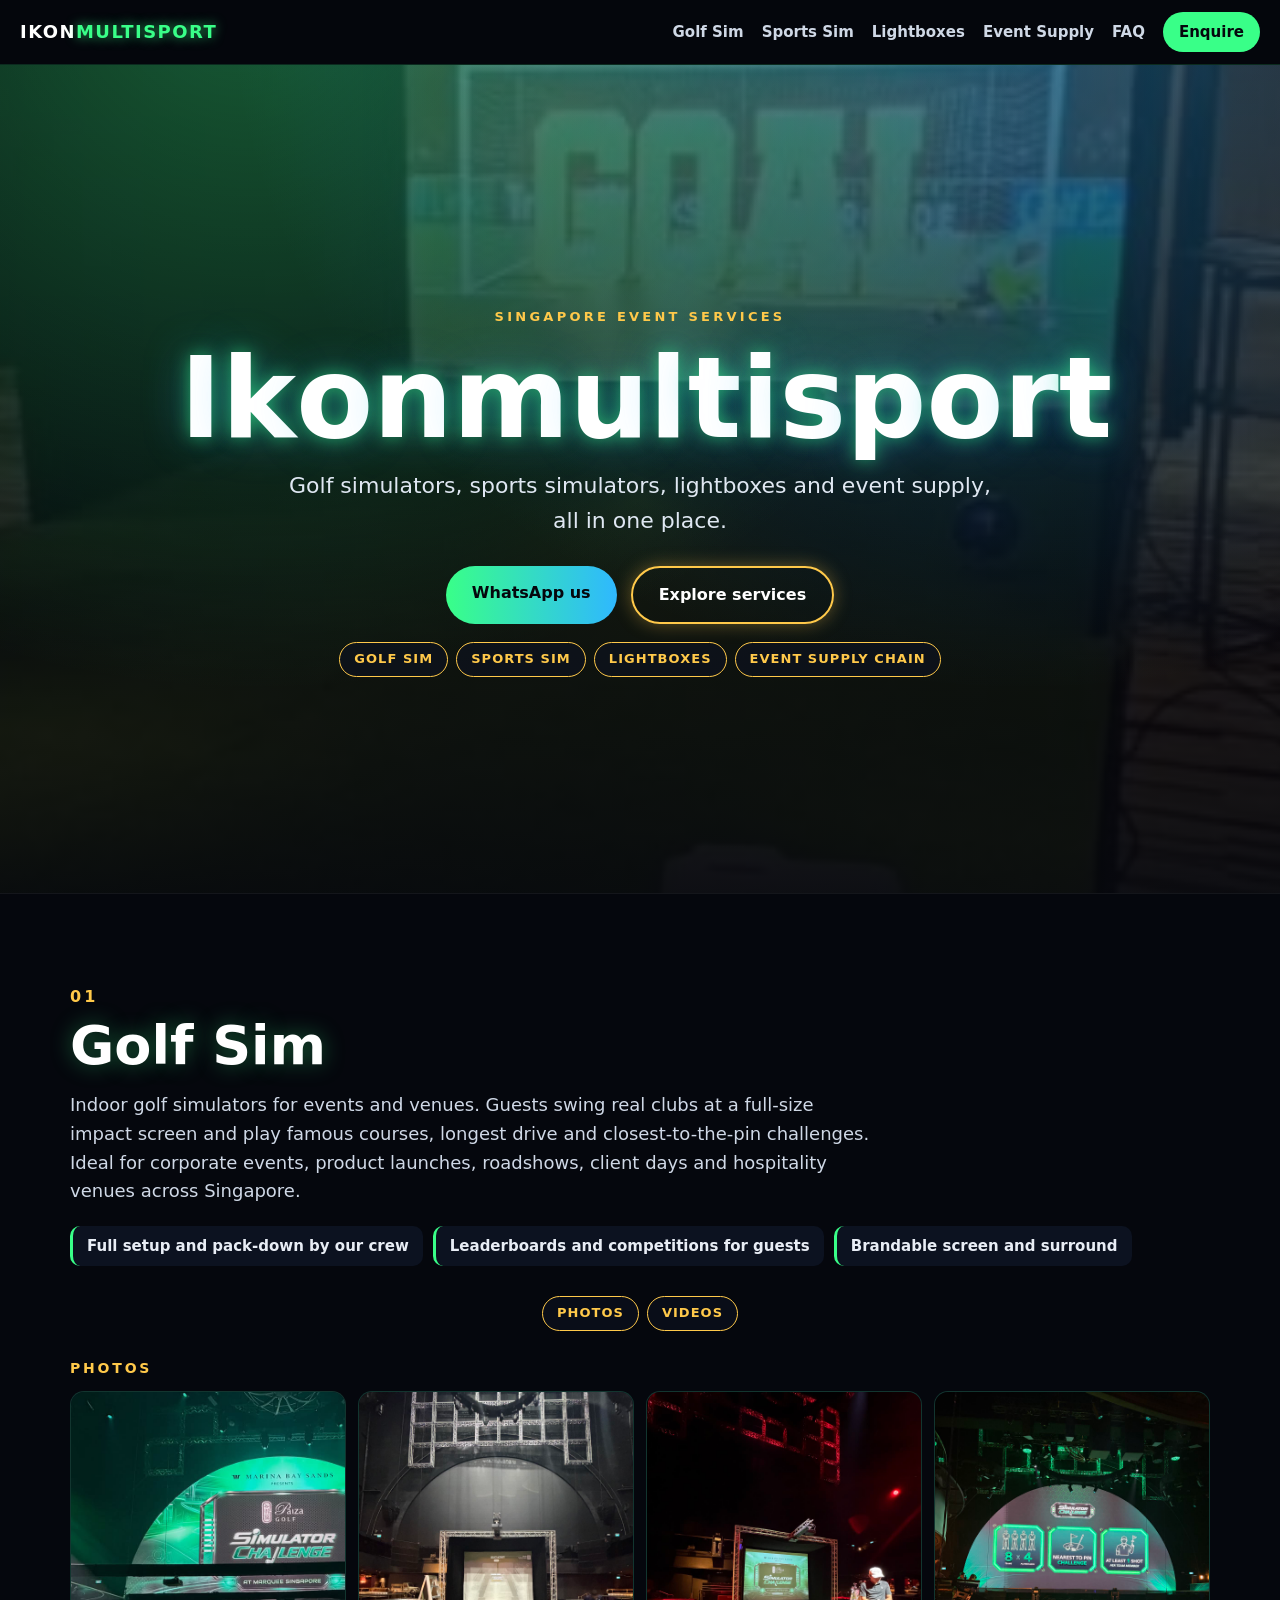
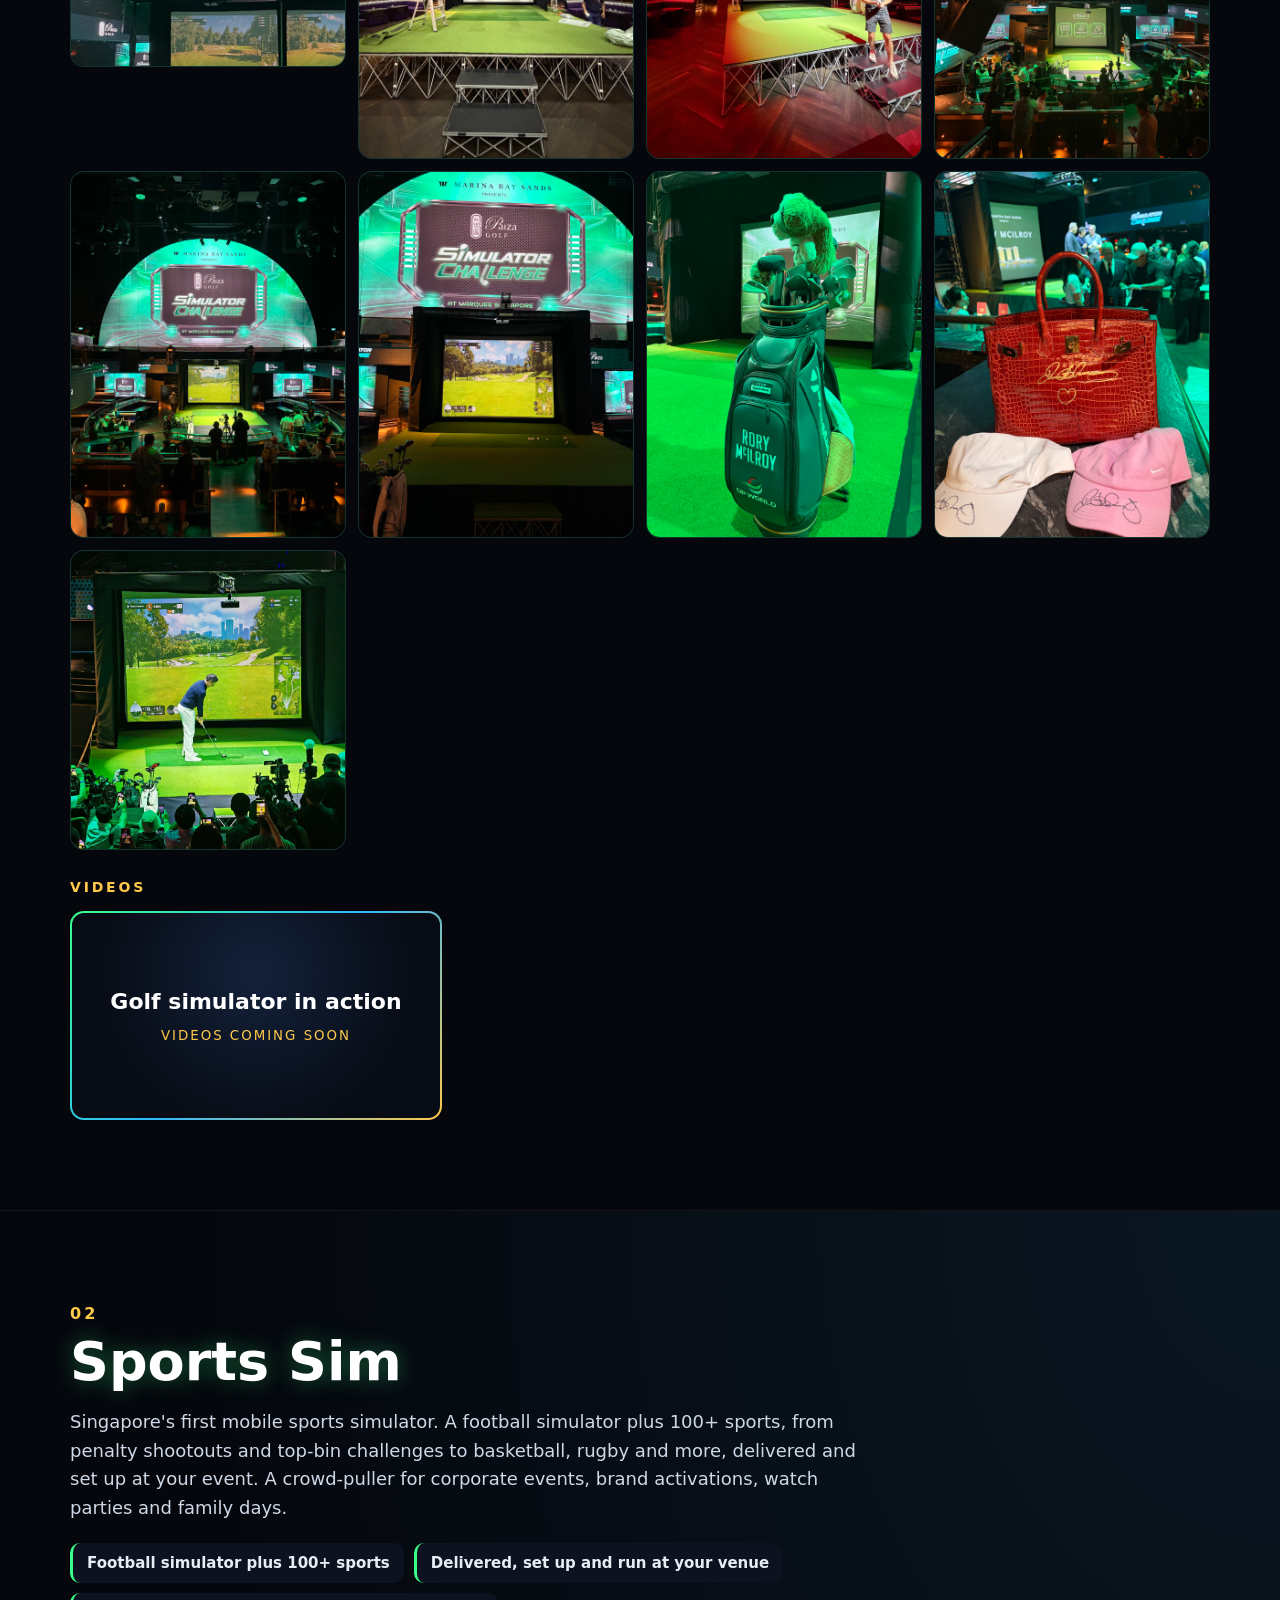
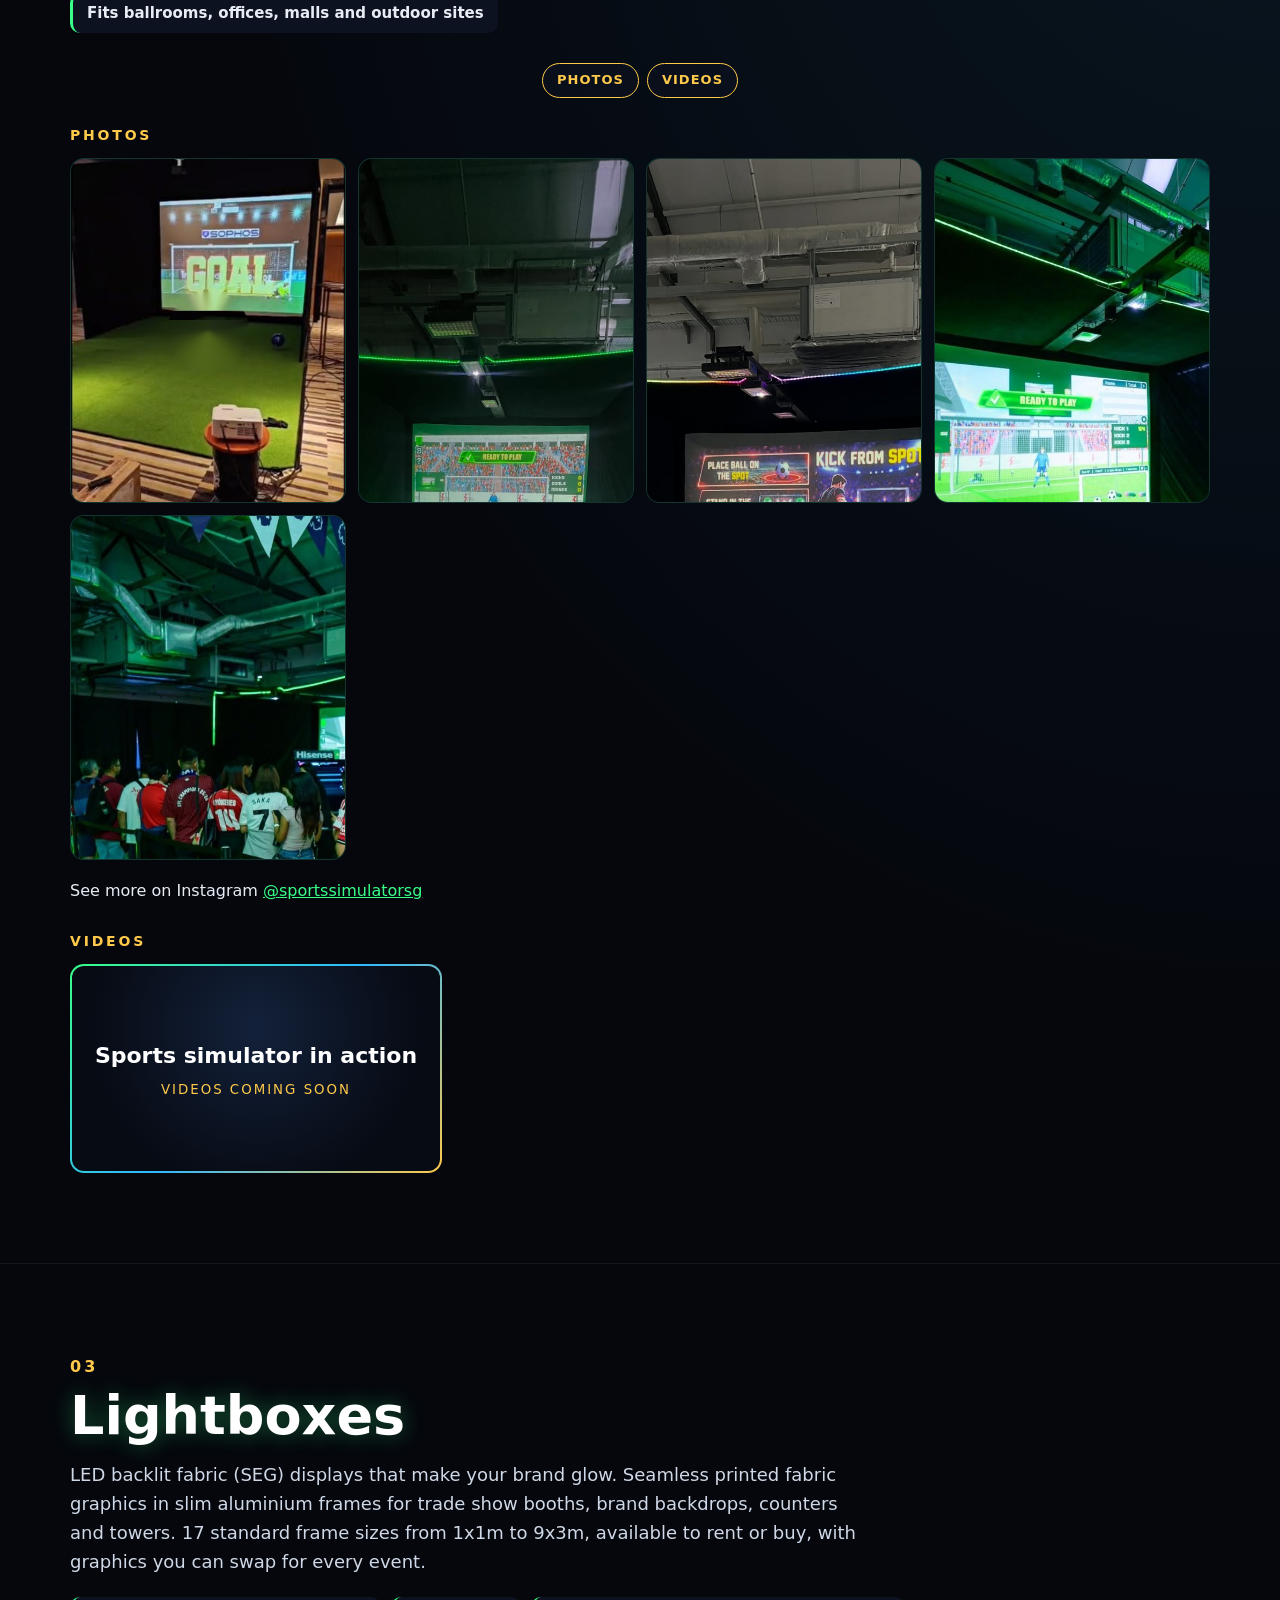
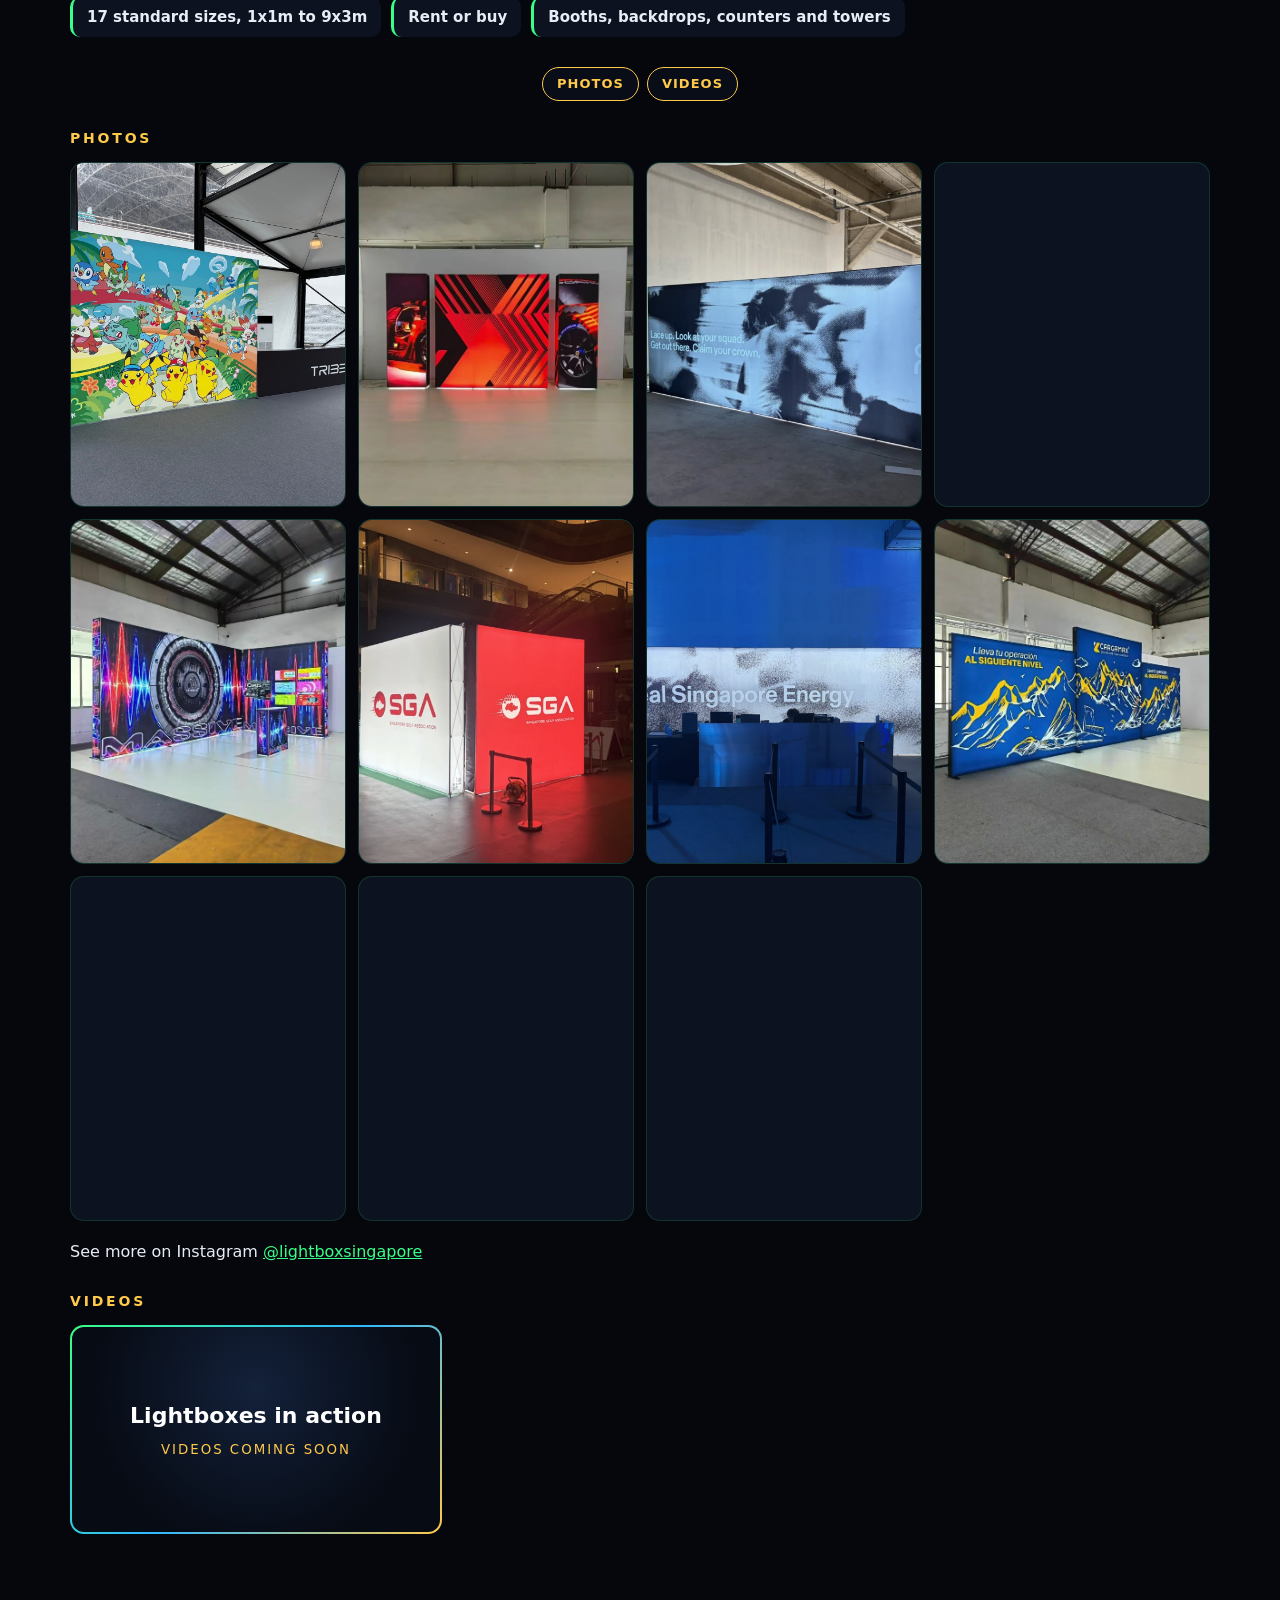
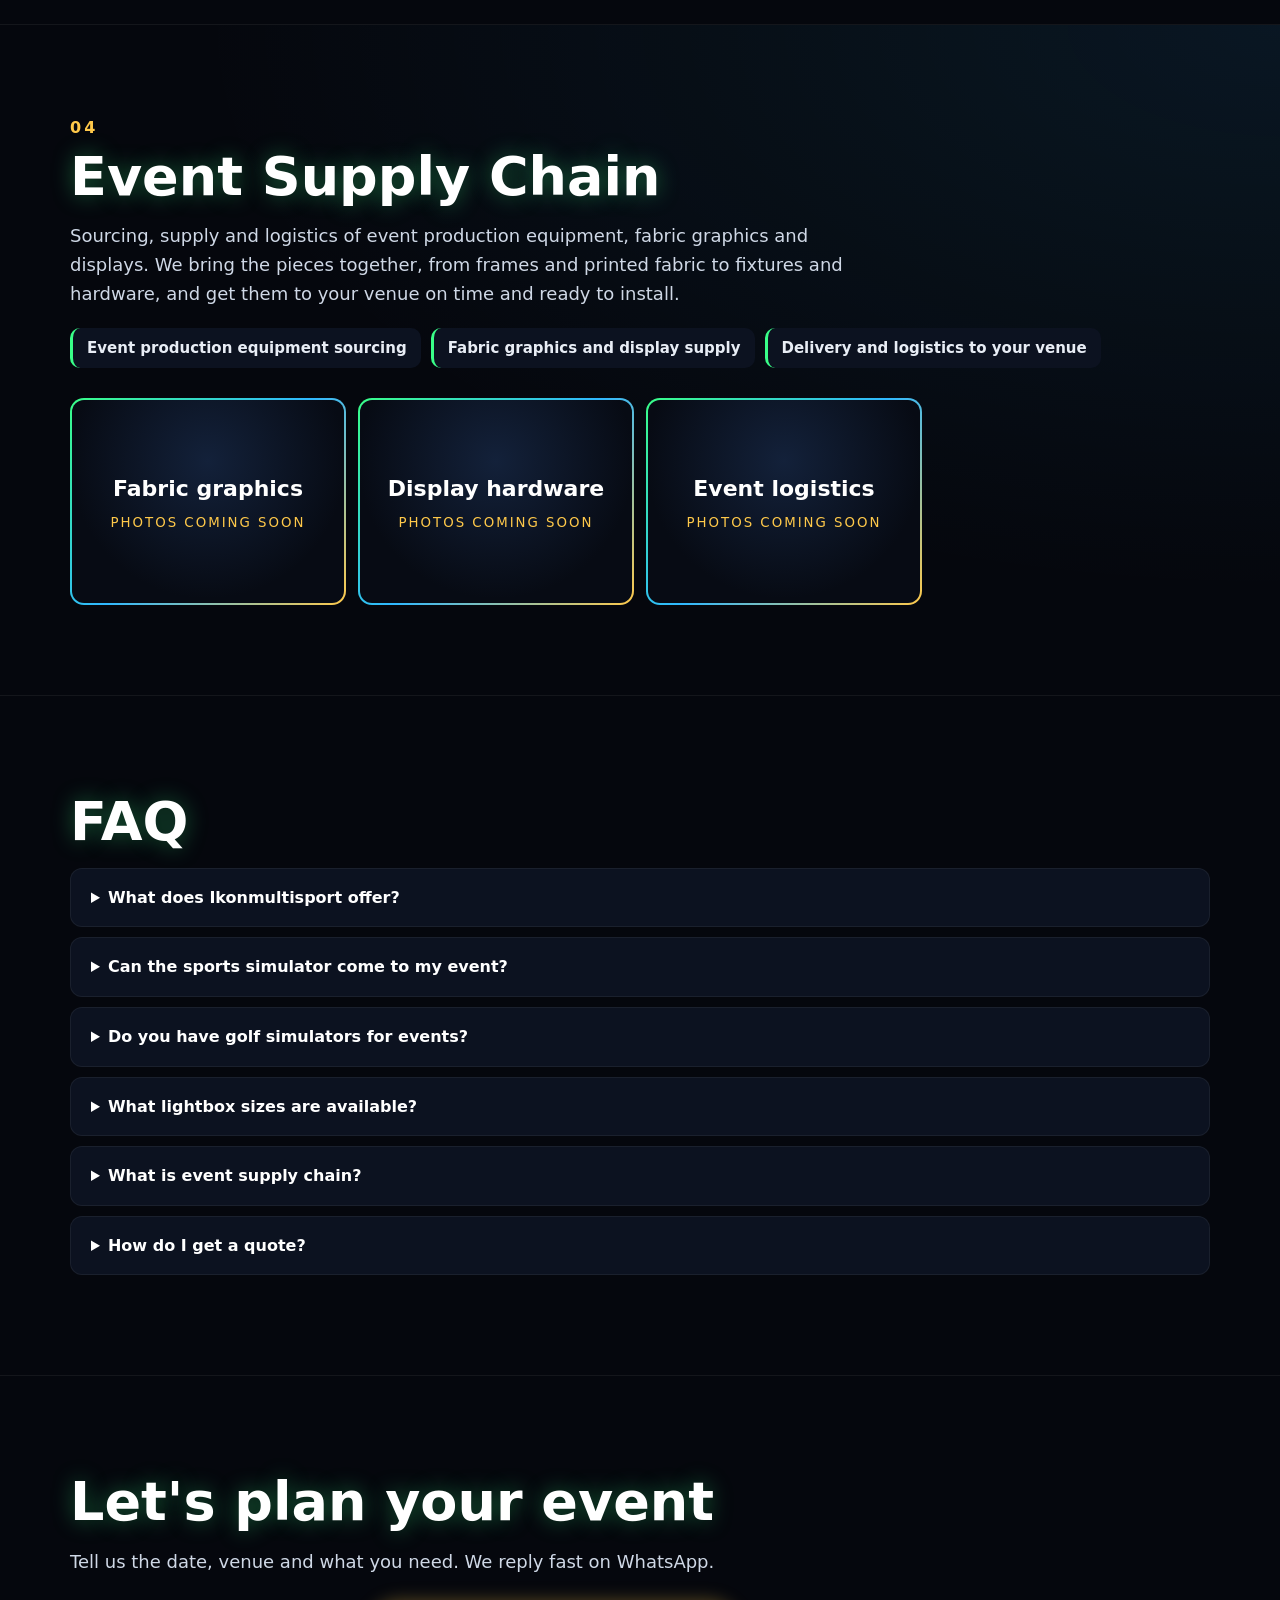
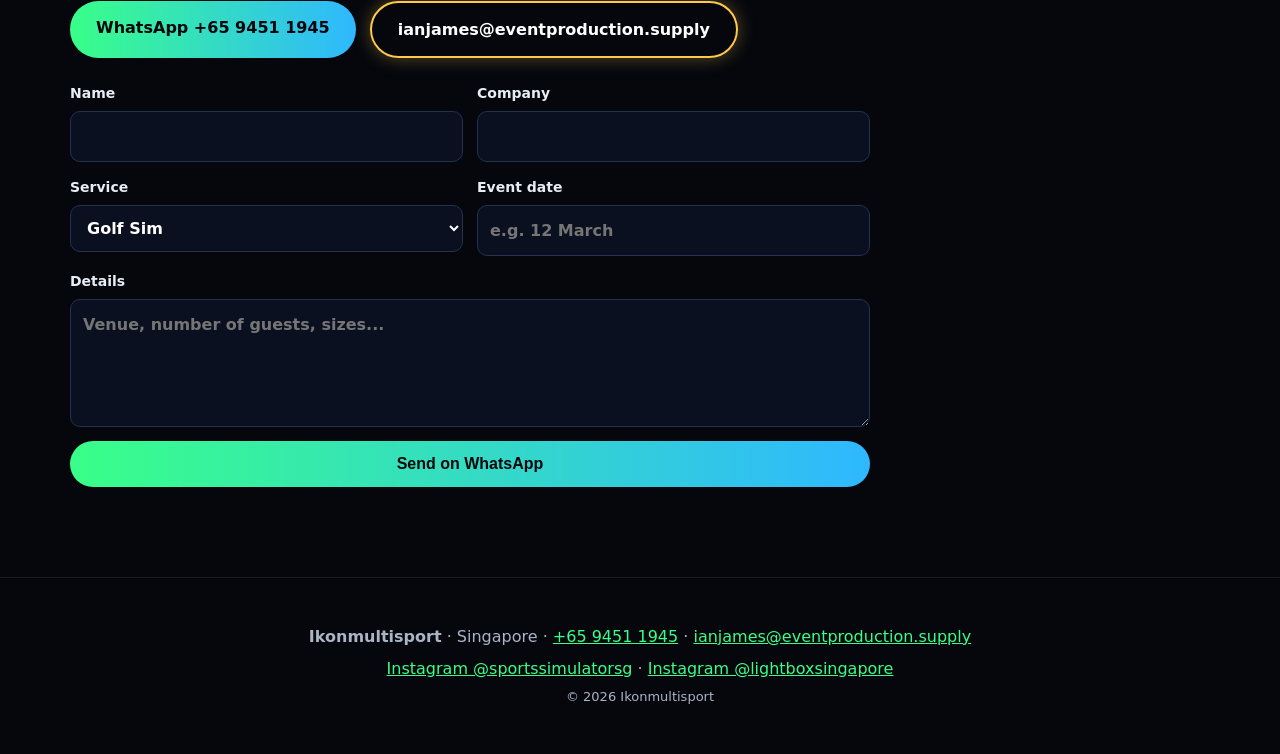
==== commit 34f90c1d: "Remove two Sports Sim stills that look like videos Drop sim-event.jpg and sim-topbin.jpg from the Sp" ====
--- a/index.html
+++ b/index.html
@@ -17,7 +17,7 @@
 or YouTube/Vimeo: <div class="vt"><iframe src="https://www.youtube-nocookie.com/embed/VIDEO_ID" title="..." loading="lazy" allowfullscreen allow="autoplay; encrypted-media; picture-in-picture"></iframe></div> --><div class="vgal"><div class="ph vph"><div class="ph-in"><span>Golf simulator in action</span><small>Videos coming soon</small></div></div></div></div></section>
 <section id="sports" class="svc rv"><div class="wrap"><p class="num">02</p><h2>Sports Sim</h2><p class="lead">Singapore's first mobile sports simulator. A football simulator plus 100+ sports, from penalty shootouts and top-bin challenges to basketball, rugby and more, delivered and set up at your event. A crowd-puller for corporate events, brand activations, watch parties and family days.</p>
 <ul class="pts"><li>Football simulator plus 100+ sports</li><li>Delivered, set up and run at your venue</li><li>Fits ballrooms, offices, malls and outdoor sites</li></ul>
-<p class="chips"><a href="#sports-photos">Photos</a><a href="#sports-videos">Videos</a></p><h3 class="sub" id="sports-photos">Photos</h3><div class="gal"><a class="gi" href="images/ballroom-clean.jpg" data-g="ss"><img src="images/ballroom-clean.jpg" alt="Football simulator set up in a hotel ballroom in Singapore" width="360" height="640" loading="lazy" decoding="async"></a><a class="gi" href="images/sim-event.jpg" data-g="ss"><img src="images/sim-event.jpg" alt="Guest kicking a ball at the mobile football simulator at a corporate event" width="361" height="640" loading="lazy" decoding="async"></a><a class="gi" href="images/mobile-multisport.jpg" data-g="ss"><img src="images/mobile-multisport.jpg" alt="Mobile multi-sport simulator with 100+ sports" width="640" height="640" loading="lazy" decoding="async"></a><a class="gi" href="images/sim-setup.jpg" data-g="ss"><img src="images/sim-setup.jpg" alt="Sports simulator delivered and set up at an event venue" width="640" height="640" loading="lazy" decoding="async"></a><a class="gi" href="images/starhub-ready-to-play.jpg" data-g="ss"><img src="images/starhub-ready-to-play.jpg" alt="Sports simulator ready to play at a brand activation" width="640" height="640" loading="lazy" decoding="async"></a><a class="gi" href="images/starhub-watch-party.jpg" data-g="ss"><img src="images/starhub-watch-party.jpg" alt="Sports simulator at a watch party event" width="640" height="640" loading="lazy" decoding="async"></a><a class="gi" href="images/sim-topbin.jpg" data-g="ss"><img src="images/sim-topbin.jpg" alt="Top bin target challenge on the football simulator" width="360" height="368" loading="lazy" decoding="async"></a></div><p class="ig">See more on Instagram <a href="https://www.instagram.com/sportssimulatorsg/" target="_blank" rel="noopener">@sportssimulatorsg</a></p><h3 class="sub" id="sports-videos">Videos</h3><!-- Add a video: replace the placeholder with tiles like
+<p class="chips"><a href="#sports-photos">Photos</a><a href="#sports-videos">Videos</a></p><h3 class="sub" id="sports-photos">Photos</h3><div class="gal"><a class="gi" href="images/ballroom-clean.jpg" data-g="ss"><img src="images/ballroom-clean.jpg" alt="Football simulator set up in a hotel ballroom in Singapore" width="360" height="640" loading="lazy" decoding="async"></a><a class="gi" href="images/mobile-multisport.jpg" data-g="ss"><img src="images/mobile-multisport.jpg" alt="Mobile multi-sport simulator with 100+ sports" width="640" height="640" loading="lazy" decoding="async"></a><a class="gi" href="images/sim-setup.jpg" data-g="ss"><img src="images/sim-setup.jpg" alt="Sports simulator delivered and set up at an event venue" width="640" height="640" loading="lazy" decoding="async"></a><a class="gi" href="images/starhub-ready-to-play.jpg" data-g="ss"><img src="images/starhub-ready-to-play.jpg" alt="Sports simulator ready to play at a brand activation" width="640" height="640" loading="lazy" decoding="async"></a><a class="gi" href="images/starhub-watch-party.jpg" data-g="ss"><img src="images/starhub-watch-party.jpg" alt="Sports simulator at a watch party event" width="640" height="640" loading="lazy" decoding="async"></a></div><p class="ig">See more on Instagram <a href="https://www.instagram.com/sportssimulatorsg/" target="_blank" rel="noopener">@sportssimulatorsg</a></p><h3 class="sub" id="sports-videos">Videos</h3><!-- Add a video: replace the placeholder with tiles like
 <div class="vt"><video controls playsinline preload="metadata" poster="videos/sports-1.jpg"><source src="videos/sports-1.mp4" type="video/mp4"></video></div>
 or YouTube/Vimeo: <div class="vt"><iframe src="https://www.youtube-nocookie.com/embed/VIDEO_ID" title="..." loading="lazy" allowfullscreen allow="autoplay; encrypted-media; picture-in-picture"></iframe></div> --><div class="vgal"><div class="ph vph"><div class="ph-in"><span>Sports simulator in action</span><small>Videos coming soon</small></div></div></div></div></section>
 <section id="lightboxes" class="svc rv"><div class="wrap"><p class="num">03</p><h2>Lightboxes</h2><p class="lead">LED backlit fabric (SEG) displays that make your brand glow. Seamless printed fabric graphics in slim aluminium frames for trade show booths, brand backdrops, counters and towers. 17 standard frame sizes from 1x1m to 9x3m, available to rent or buy, with graphics you can swap for every event.</p>
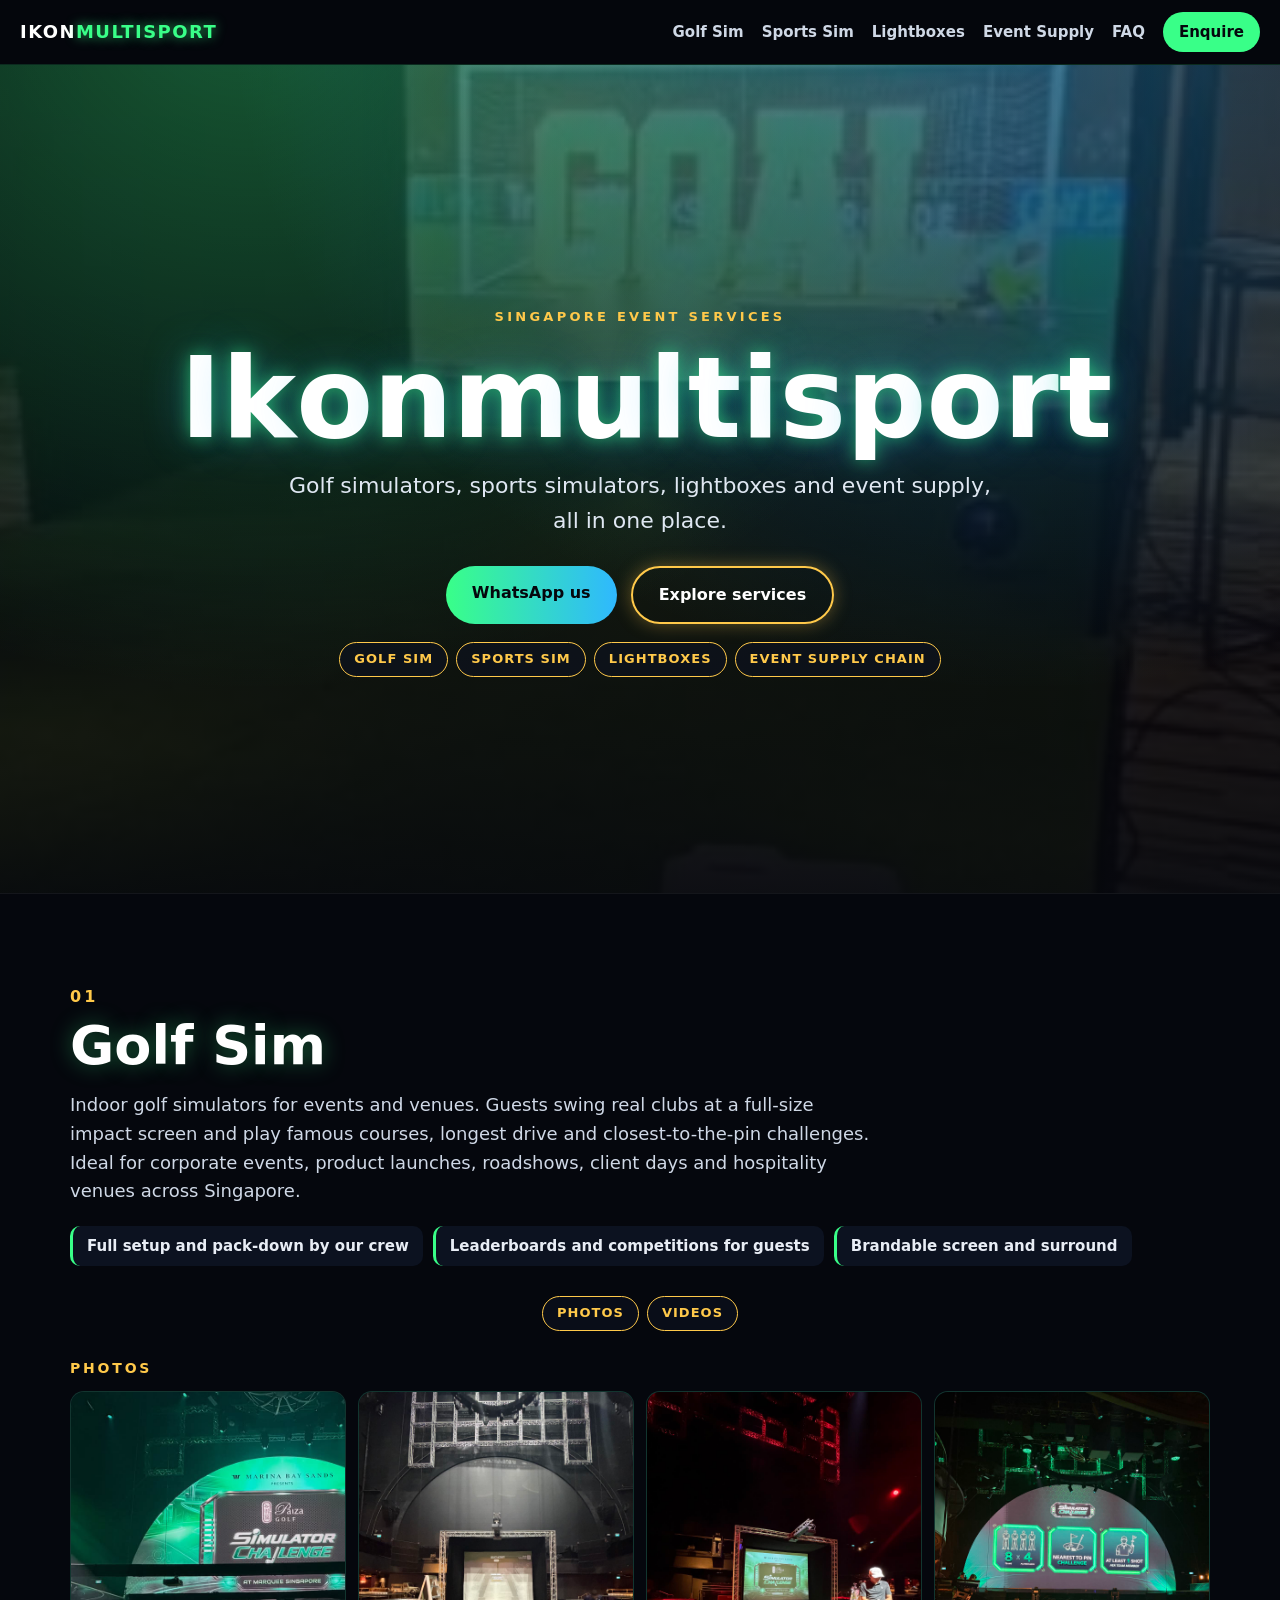
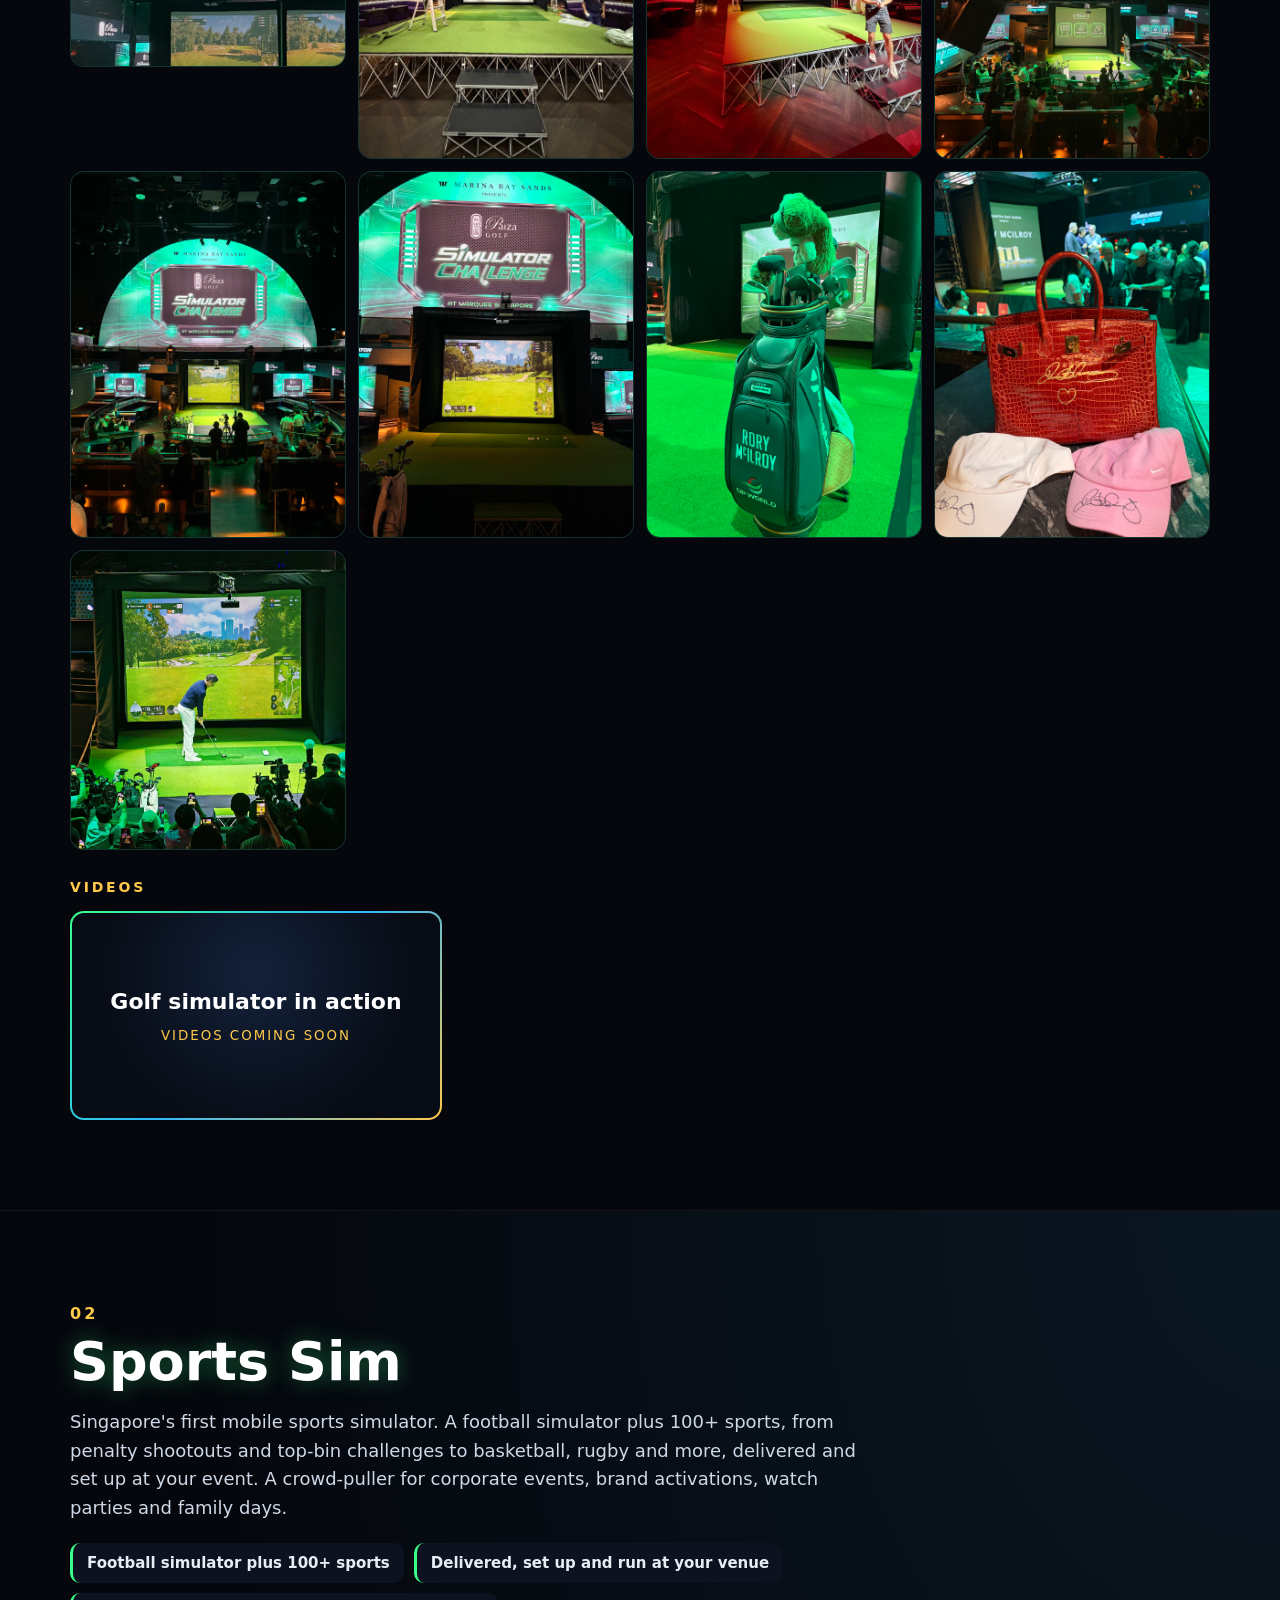
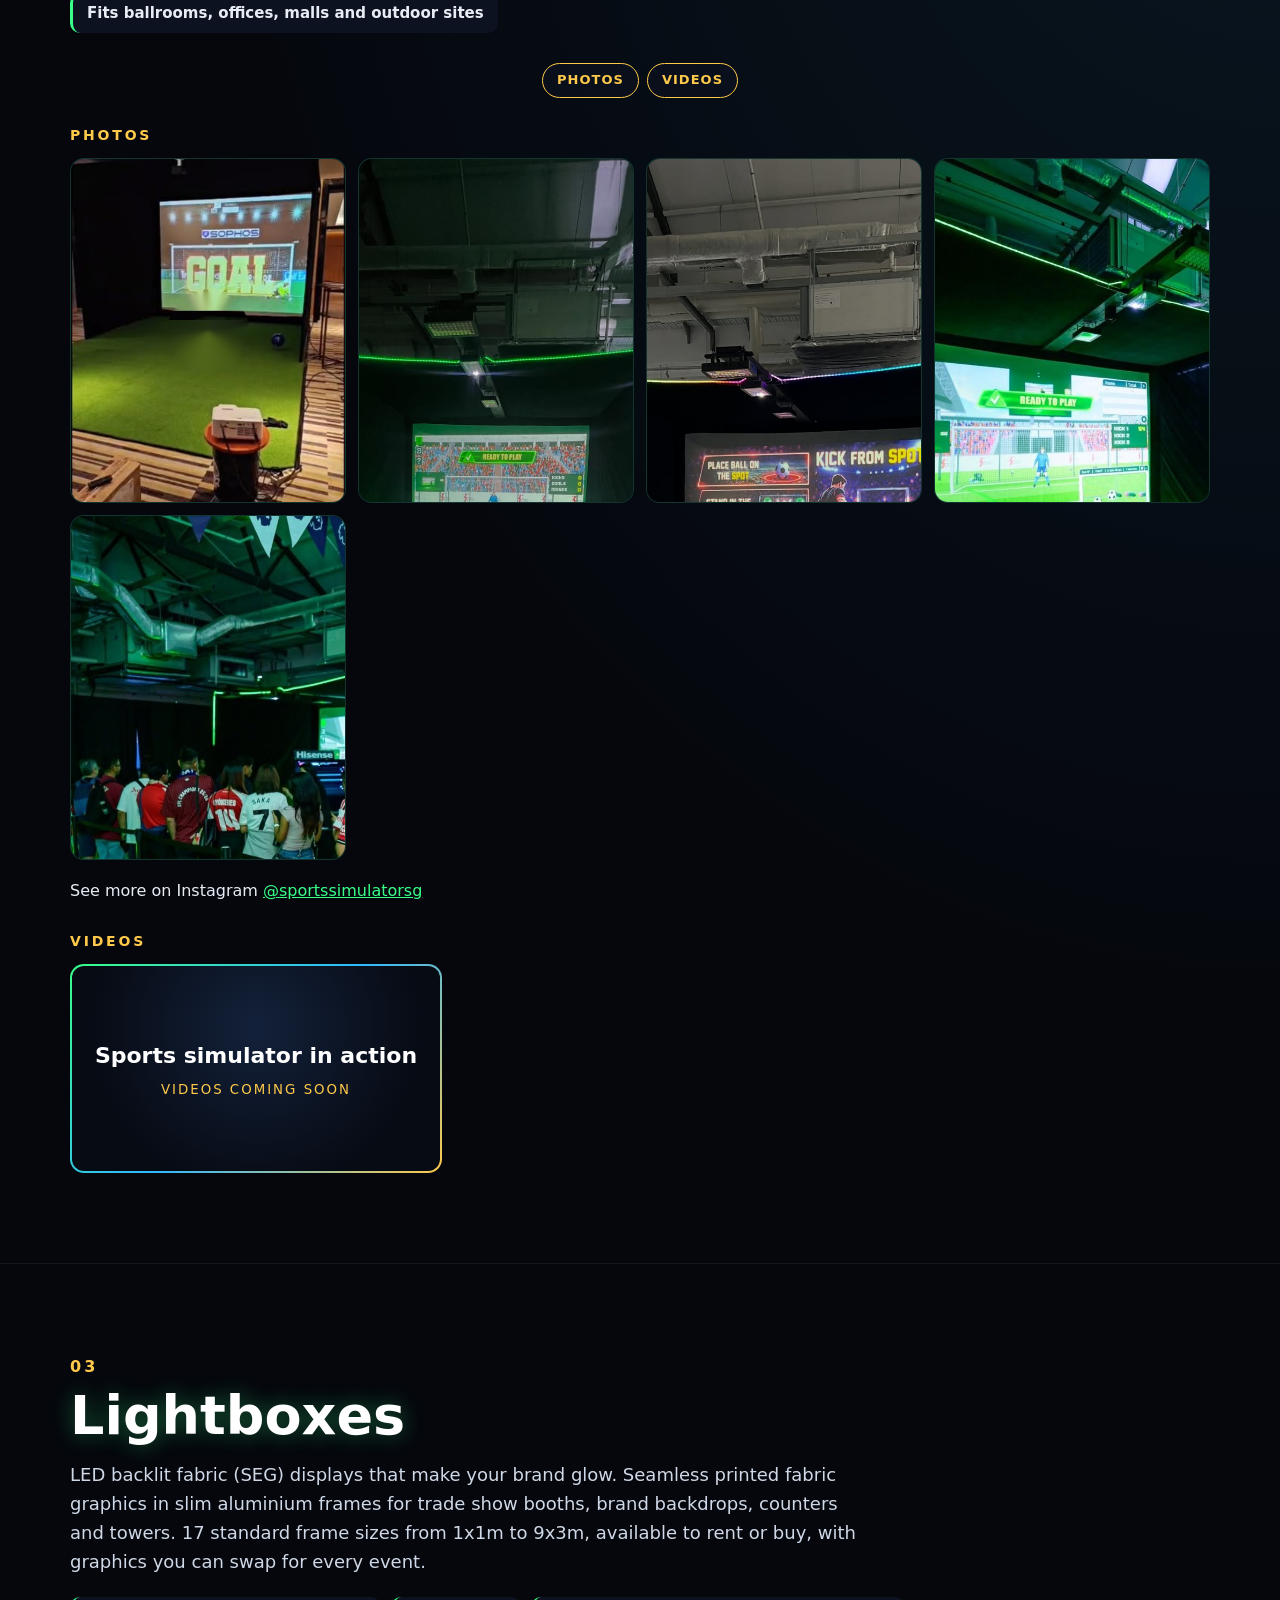
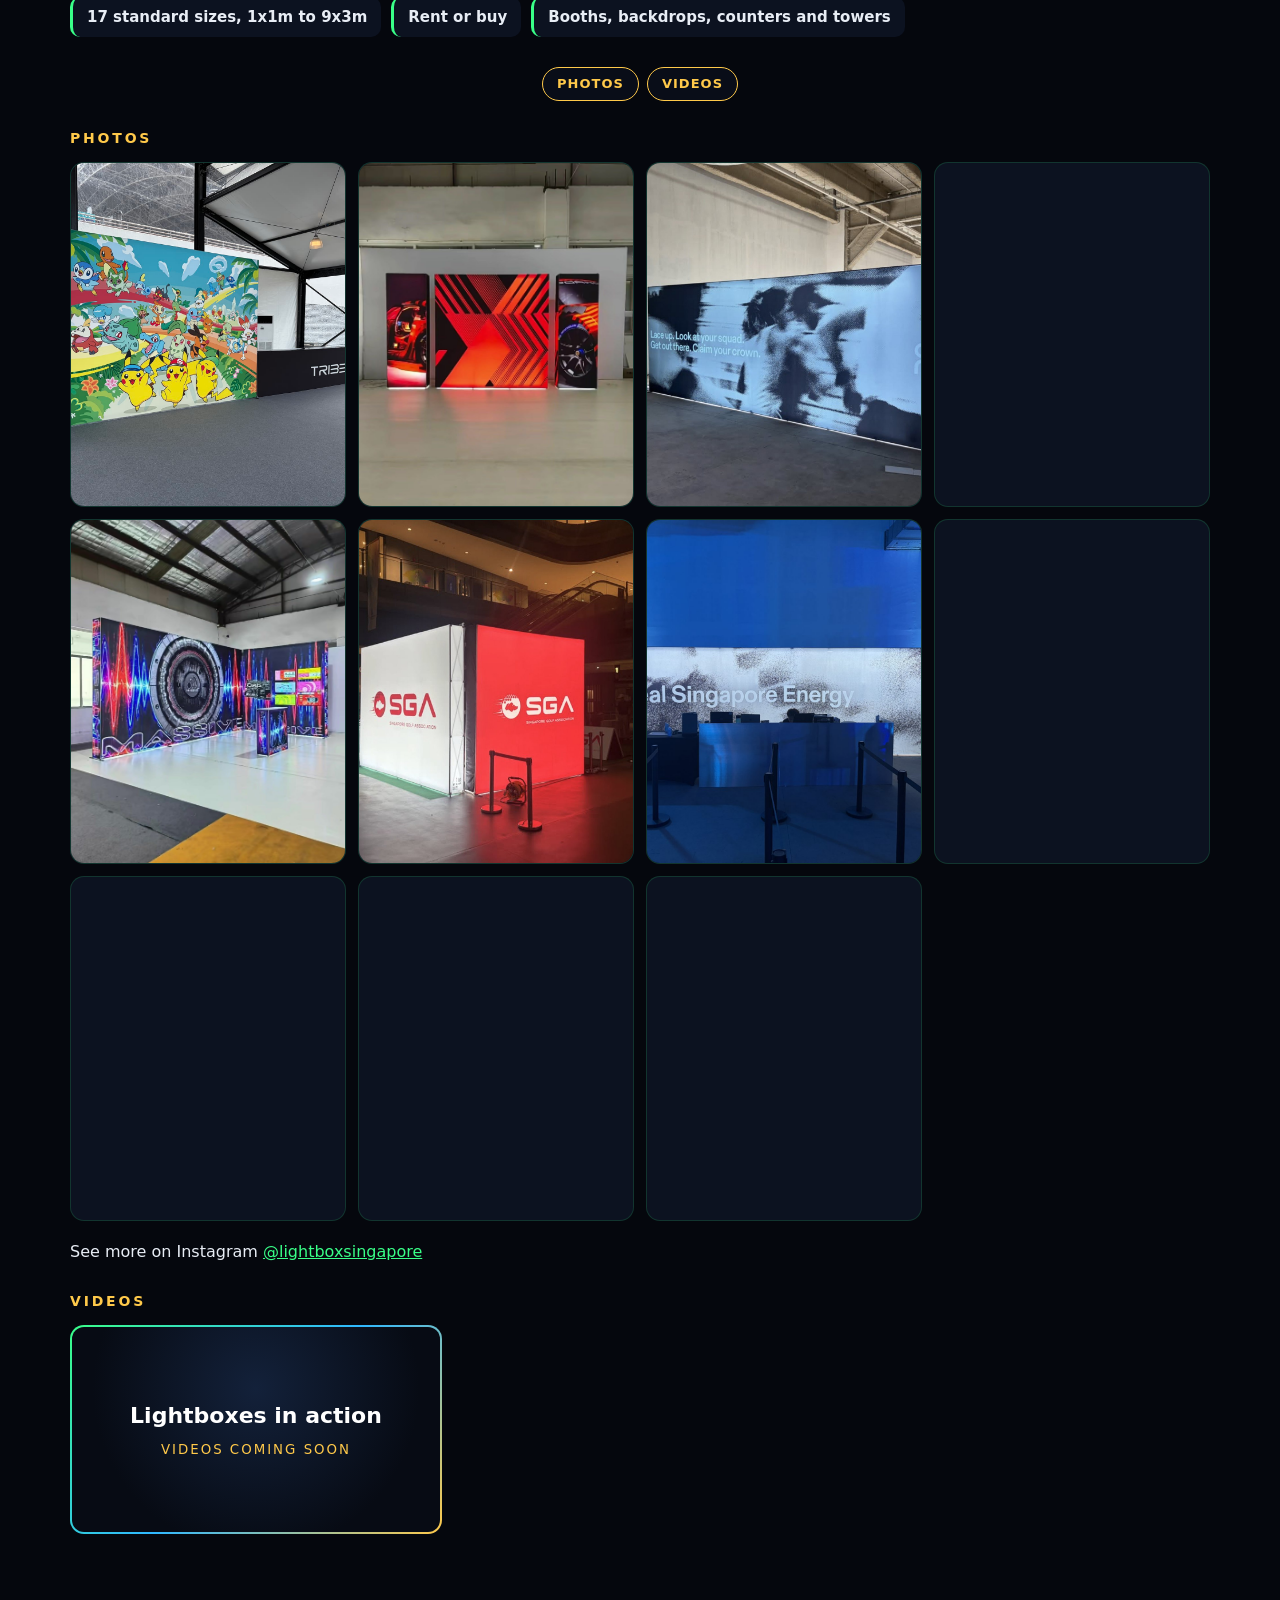
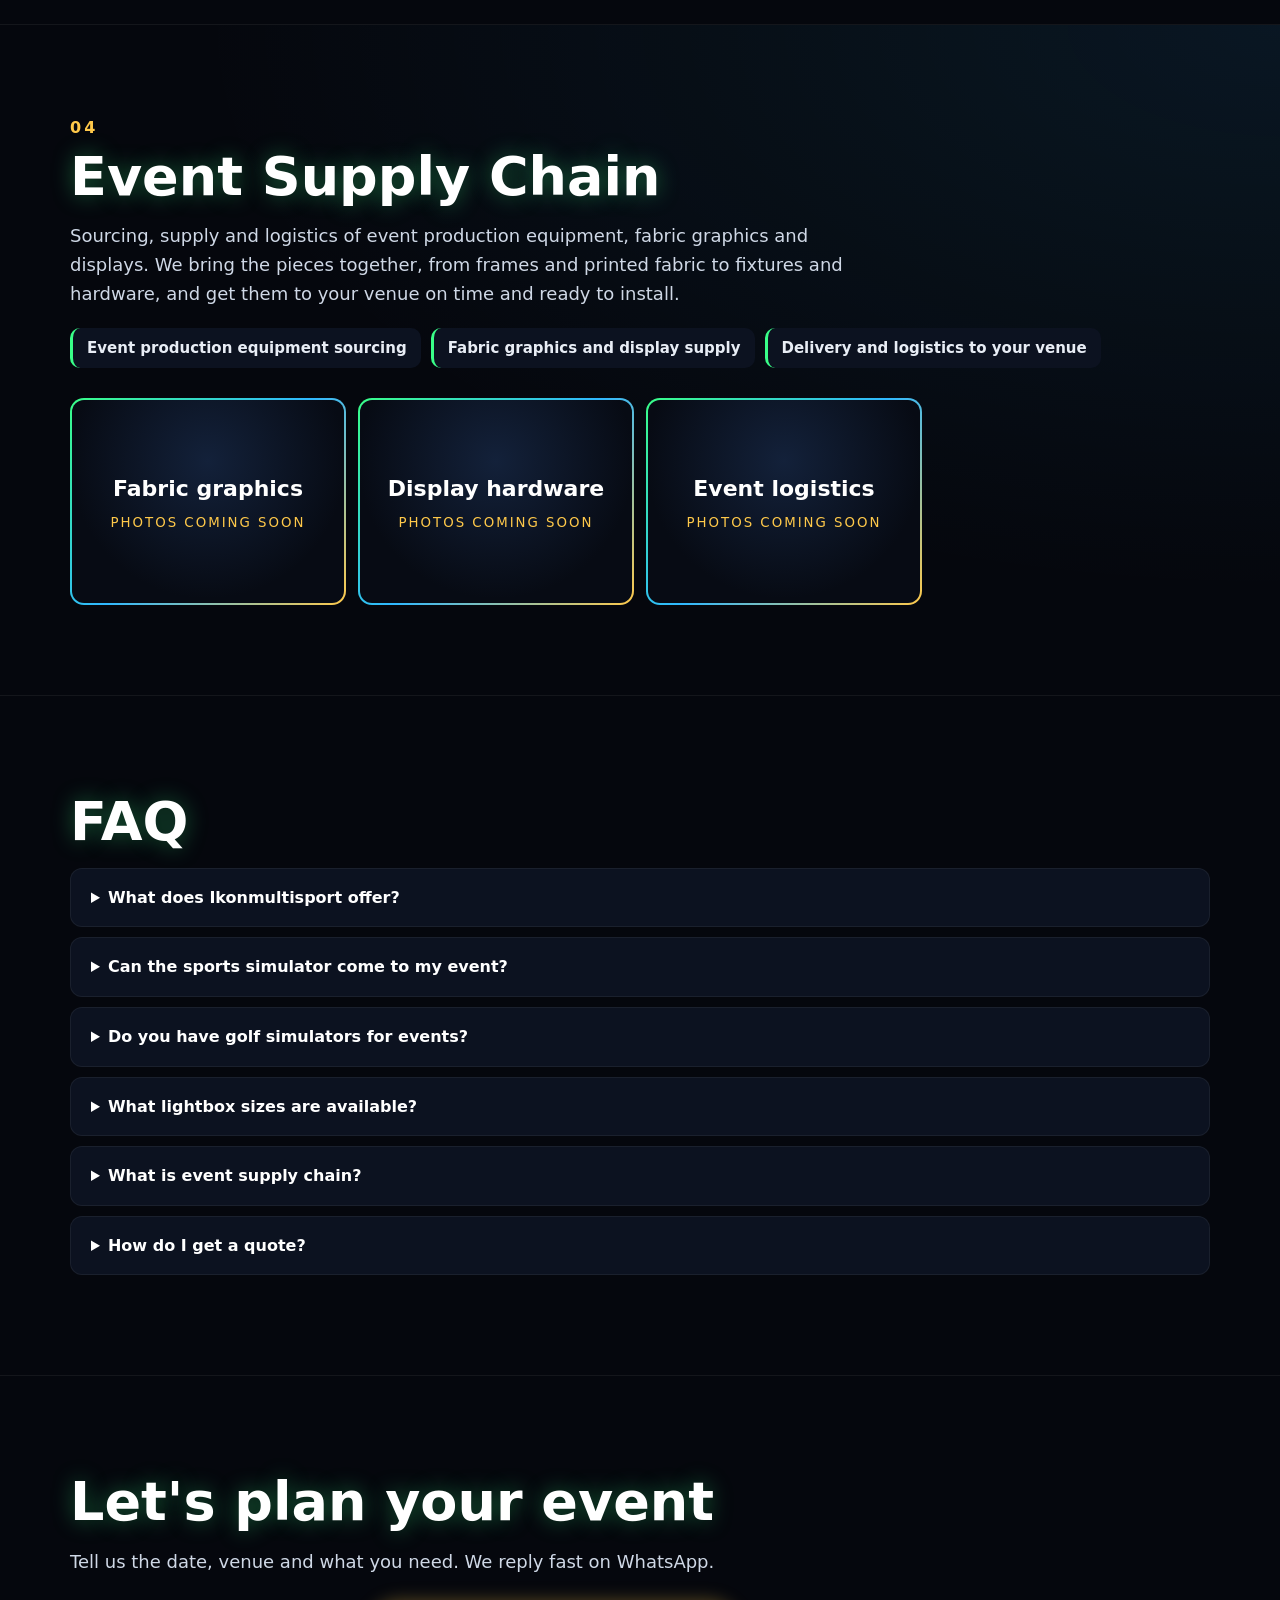
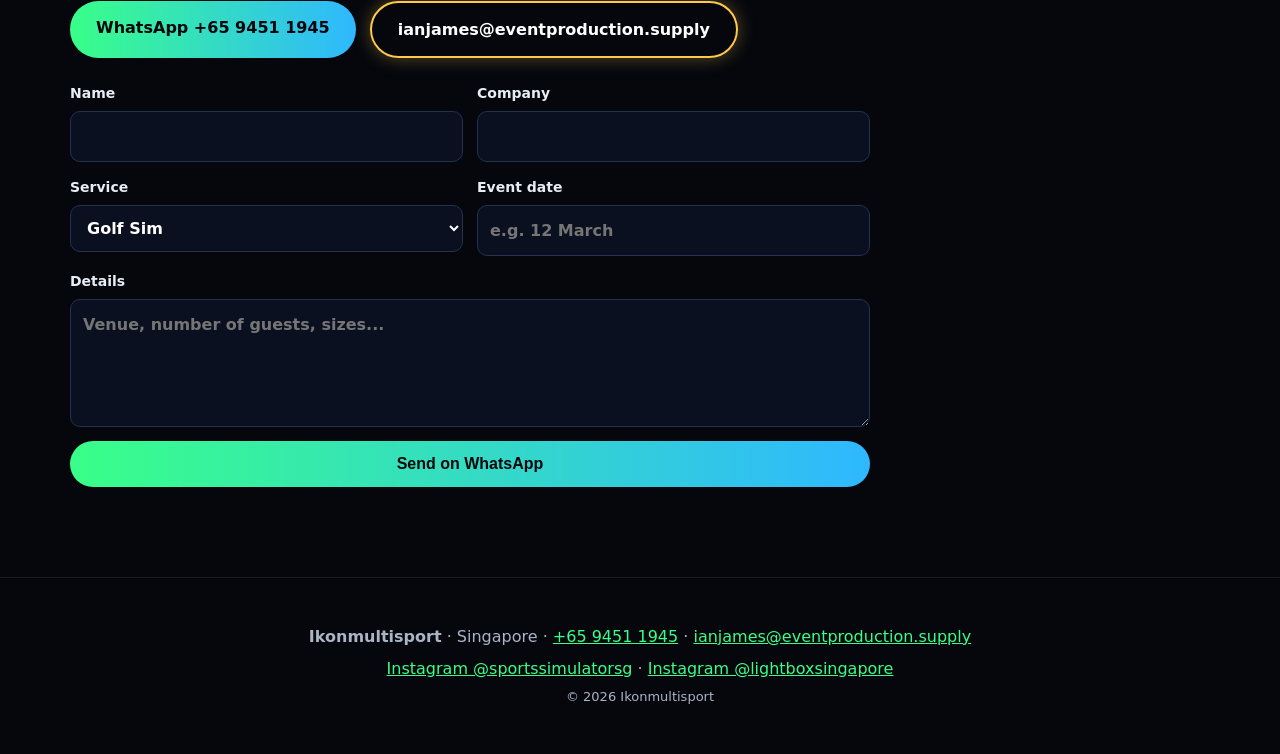
==== commit acd689ea: "Improve the phone layout without changing desktop. Scope spacing, type, nav, hero height, golf photo" ====
--- a/index.html
+++ b/index.html
@@ -30,7 +30,7 @@
 <div class="gal ph-gal"><div class="ph"><div class="ph-in"><span>Fabric graphics</span><small>Photos coming soon</small></div></div><div class="ph"><div class="ph-in"><span>Display hardware</span><small>Photos coming soon</small></div></div><div class="ph"><div class="ph-in"><span>Event logistics</span><small>Photos coming soon</small></div></div></div></div></section>
 <section id="faq" class="rv"><div class="wrap"><h2>FAQ</h2><details><summary>What does Ikonmultisport offer?</summary><p>Ikonmultisport supplies golf simulators, mobile sports simulators, LED backlit fabric lightboxes and event supply chain services for events, exhibitions and venues in Singapore.</p></details><details><summary>Can the sports simulator come to my event?</summary><p>Yes. Singapore's first mobile sports simulator, with a football simulator plus 100+ sports, is delivered and set up at your venue, from hotel ballrooms to offices and outdoor activations.</p></details><details><summary>Do you have golf simulators for events?</summary><p>Yes. Indoor golf simulators can be set up for corporate events, product launches, roadshows and venues, with realistic courses and challenges for guests.</p></details><details><summary>What lightbox sizes are available?</summary><p>There are 17 standard frame sizes from 1x1m up to 9x3m, used for trade show booths, brand backdrops, counters and towers. Lightboxes can be rented or bought.</p></details><details><summary>What is event supply chain?</summary><p>Sourcing, supply and logistics of event production equipment, fabric graphics and displays, so your event materials arrive ready to install.</p></details><details><summary>How do I get a quote?</summary><p>Message us on WhatsApp at +65 9451 1945 or email ianjames@eventproduction.supply with your date, venue and what you need, and we will reply quickly.</p></details></div></section>
 <section id="contact" class="rv"><div class="wrap"><h2>Let's plan your event</h2><p class="lead">Tell us the date, venue and what you need. We reply fast on WhatsApp.</p>
-<div class="ctas"><a class="btn glow" href="https://wa.me/6594511945?text=Hi%20Ikonmultisport%2C%20I%27d%20like%20to%20enquire" target="_blank" rel="noopener">WhatsApp +65 9451 1945</a><a class="btn ghost" href="mailto:ianjames@eventproduction.supply?subject=Ikonmultisport%20enquiry">ianjames@eventproduction.supply</a></div>
+<div class="ctas"><a class="btn glow" href="https://wa.me/6594511945?text=Hi%20Ikonmultisport%2C%20I%27d%20like%20to%20enquire" target="_blank" rel="noopener">WhatsApp +65 9451 1945</a><a class="btn ghost" href="mailto:ianjames@eventproduction.supply?subject=Ikonmultisport%20enquiry">ianjames@<wbr>eventproduction.supply</a></div>
 <form id="wa" class="form"><label>Name<input name="n" required autocomplete="name"></label><label>Company<input name="c" autocomplete="organization"></label>
 <label>Service<select name="s"><option>Golf Sim</option><option>Sports Sim</option><option>Lightboxes</option><option>Event Supply Chain</option><option>Several services</option></select></label><label>Event date<input name="d" placeholder="e.g. 12 March"></label>
 <label class="full">Details<textarea name="m" rows="4" placeholder="Venue, number of guests, sizes..."></textarea></label><button class="btn glow full" type="submit">Send on WhatsApp</button></form></div></section></main>
--- a/css/style.css
+++ b/css/style.css
@@ -7,7 +7,7 @@
 .brand{font-weight:900;letter-spacing:.08em;color:#fff;text-decoration:none;font-size:18px}.brand b{color:var(--g);text-shadow:0 0 12px rgba(57,255,136,.7)}
 .nav nav{display:flex;gap:18px;align-items:center}.nav nav a{color:#cfd8e6;text-decoration:none;font-weight:600;font-size:15px}.nav nav a:hover{color:var(--g)}
 .burger{display:none;background:none;border:0;color:#fff;font-size:26px}
-@media(max-width:820px){.burger{display:block}.nav nav{display:none;position:absolute;top:100%;left:0;right:0;flex-direction:column;background:#05070d;padding:16px}.nav.open nav{display:flex}}
+@media(max-width:820px),(max-height:500px) and (orientation:landscape) and (max-width:980px){.burger{display:block}.nav nav{display:none;position:absolute;top:100%;left:0;right:0;flex-direction:column;background:#05070d;padding:16px}.nav.open nav{display:flex}}
 .btn{display:inline-block;padding:14px 26px;border-radius:999px;font-weight:800;text-decoration:none;border:0;cursor:pointer;font-size:16px;color:#05070d;background:var(--g)}
 .btn.sm{padding:8px 16px;color:#05070d!important}
 .btn.glow{background:-webkit-linear-gradient(left,var(--g),var(--b));background:linear-gradient(90deg,var(--g),var(--b));-webkit-animation:pulse 2.4s ease-in-out infinite;animation:pulse 2.4s ease-in-out infinite}
@@ -68,3 +68,54 @@
 .vt{position:relative;aspect-ratio:16/9;border-radius:14px;overflow:hidden;background:#000}.vt video,.vt iframe{position:absolute;top:0;left:0;width:100%;height:100%;border:0;-o-object-fit:contain;object-fit:contain}
 .vph{aspect-ratio:16/9}
 @media(max-width:600px){.vgal{grid-template-columns:1fr}}
+/* Phone layout only. Desktop (1280 and up) keeps the rules above. */
+@media(max-width:820px),(max-height:500px) and (orientation:landscape) and (max-width:980px){
+  .nav{padding:8px max(8px,env(safe-area-inset-right)) 8px max(16px,env(safe-area-inset-left));padding-top:max(8px,env(safe-area-inset-top))}
+  .burger{width:44px;height:44px;font-size:28px;display:grid;place-items:center;padding:0}
+  .brand{min-height:44px;display:inline-flex;align-items:center}
+  .nav.open{flex-wrap:wrap}
+  .nav.open nav{position:static;flex:1 0 100%;align-items:stretch;gap:2px;padding:6px 0 10px;background:transparent;border-top:1px solid rgba(57,255,136,.18)}
+  .nav.open nav a{min-height:48px;display:flex;align-items:center;justify-content:center;font-size:17px;padding:8px 12px;border-radius:10px}
+  .nav.open nav a.btn{width:100%;margin-top:6px;padding:12px 16px}
+  .hero{min-height:auto;min-height:min(560px,calc(100svh - 64px))}
+  .hero-c{width:100%;min-width:0;padding:28px 18px 26px}
+  h1{font-size:clamp(28px,8.8vw,64px);letter-spacing:-.02em;max-width:100%}
+  .tag{font-size:17px;margin-bottom:18px}
+  section.svc,#faq,#contact{padding:48px 0;scroll-margin-top:72px}
+  h2{font-size:clamp(30px,8vw,40px)}
+  .lead{font-size:17px}
+  .pts{margin:16px 0 22px}
+  .pts li{padding:10px 14px}
+  .chips a{min-height:44px;padding:10px 14px;display:inline-flex;align-items:center;justify-content:center}
+  .sub{scroll-margin-top:76px}
+  summary{padding:14px 0}
+  .ig a,footer a{display:inline-block;padding:8px 2px}
+  .form input,.form select,.form textarea,.form button{min-height:48px}
+  .lbx img{max-width:94vw;max-height:68svh}
+  .lbx button{width:48px;height:48px;font-size:32px}
+  .lbx .pv,.lbx .nx{top:auto;bottom:max(64px,calc(env(safe-area-inset-bottom) + 56px))}
+  .lbx .x{top:max(10px,env(safe-area-inset-top));right:max(10px,env(safe-area-inset-right))}
+  .cap{bottom:max(12px,env(safe-area-inset-bottom));font-size:14px;line-height:1.4}
+  a:focus-visible,button:focus-visible,summary:focus-visible{outline:2px solid var(--g);outline-offset:2px}
+}
+@media(max-width:600px){
+  .hero .ctas,#contact .ctas{flex-direction:column;align-items:stretch}
+  .hero .ctas .btn,#contact .ctas .btn{width:100%;min-width:0;max-width:100%;text-align:center;min-height:48px;padding:12px 14px;white-space:normal}
+  .gal.golf{grid-template-columns:1fr;gap:14px}
+  .gal>*,.ph,.ph-in,.ph-in span,.ph-in small,.vgal,.vph{min-width:0}
+  .ph-in span{font-size:17px}
+  .ph-in small{letter-spacing:.08em}
+  .ph-in{padding:12px}
+}
+@media(max-height:500px) and (orientation:landscape) and (max-width:980px){
+  .hero{min-height:0}
+  .hero-c{padding:16px 20px 18px}
+  h1{font-size:clamp(32px,6vw,44px)}
+  .tag{font-size:16px;margin-bottom:12px}
+  .hero .ctas{flex-direction:row;flex-wrap:wrap}
+  .chips{margin-top:12px}
+  section.svc,#faq,#contact{padding:36px 0}
+}
+@media(hover:none){
+  .gi:hover img{-webkit-transform:none;transform:none}
+}
